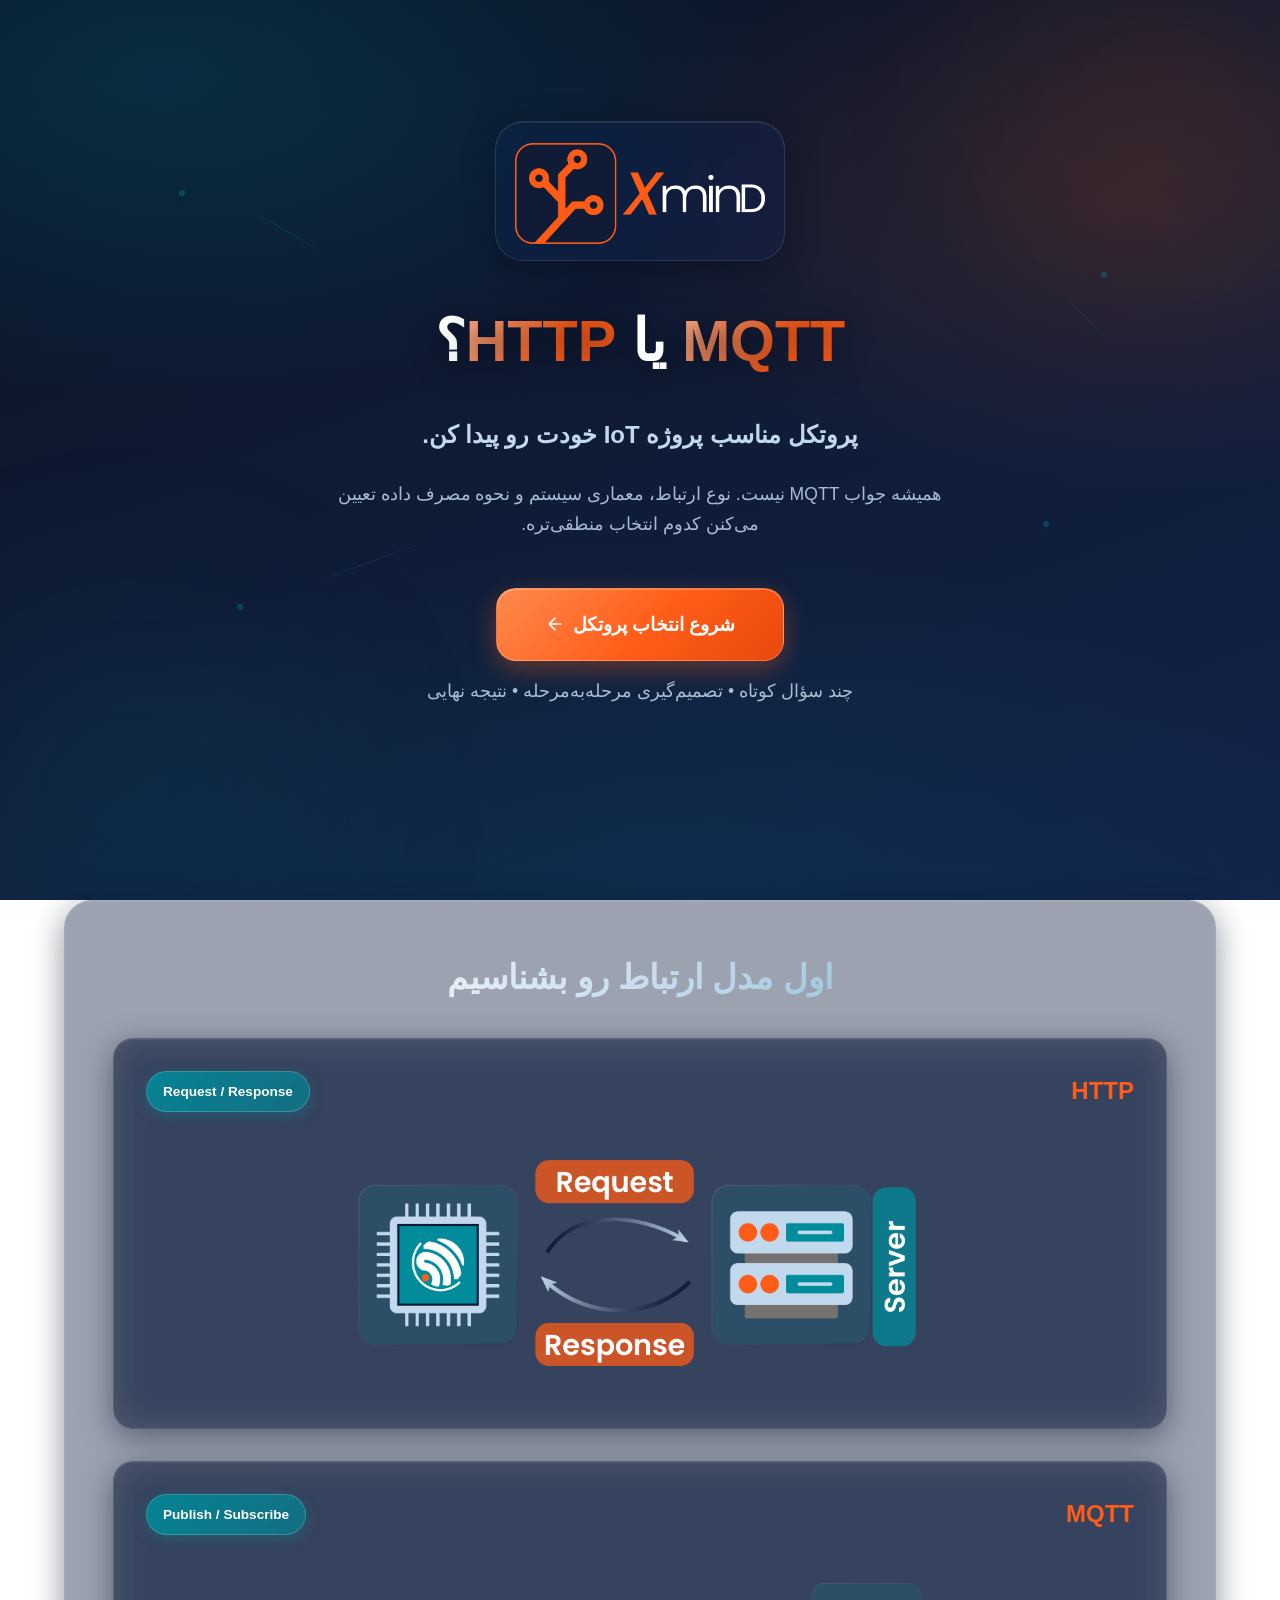
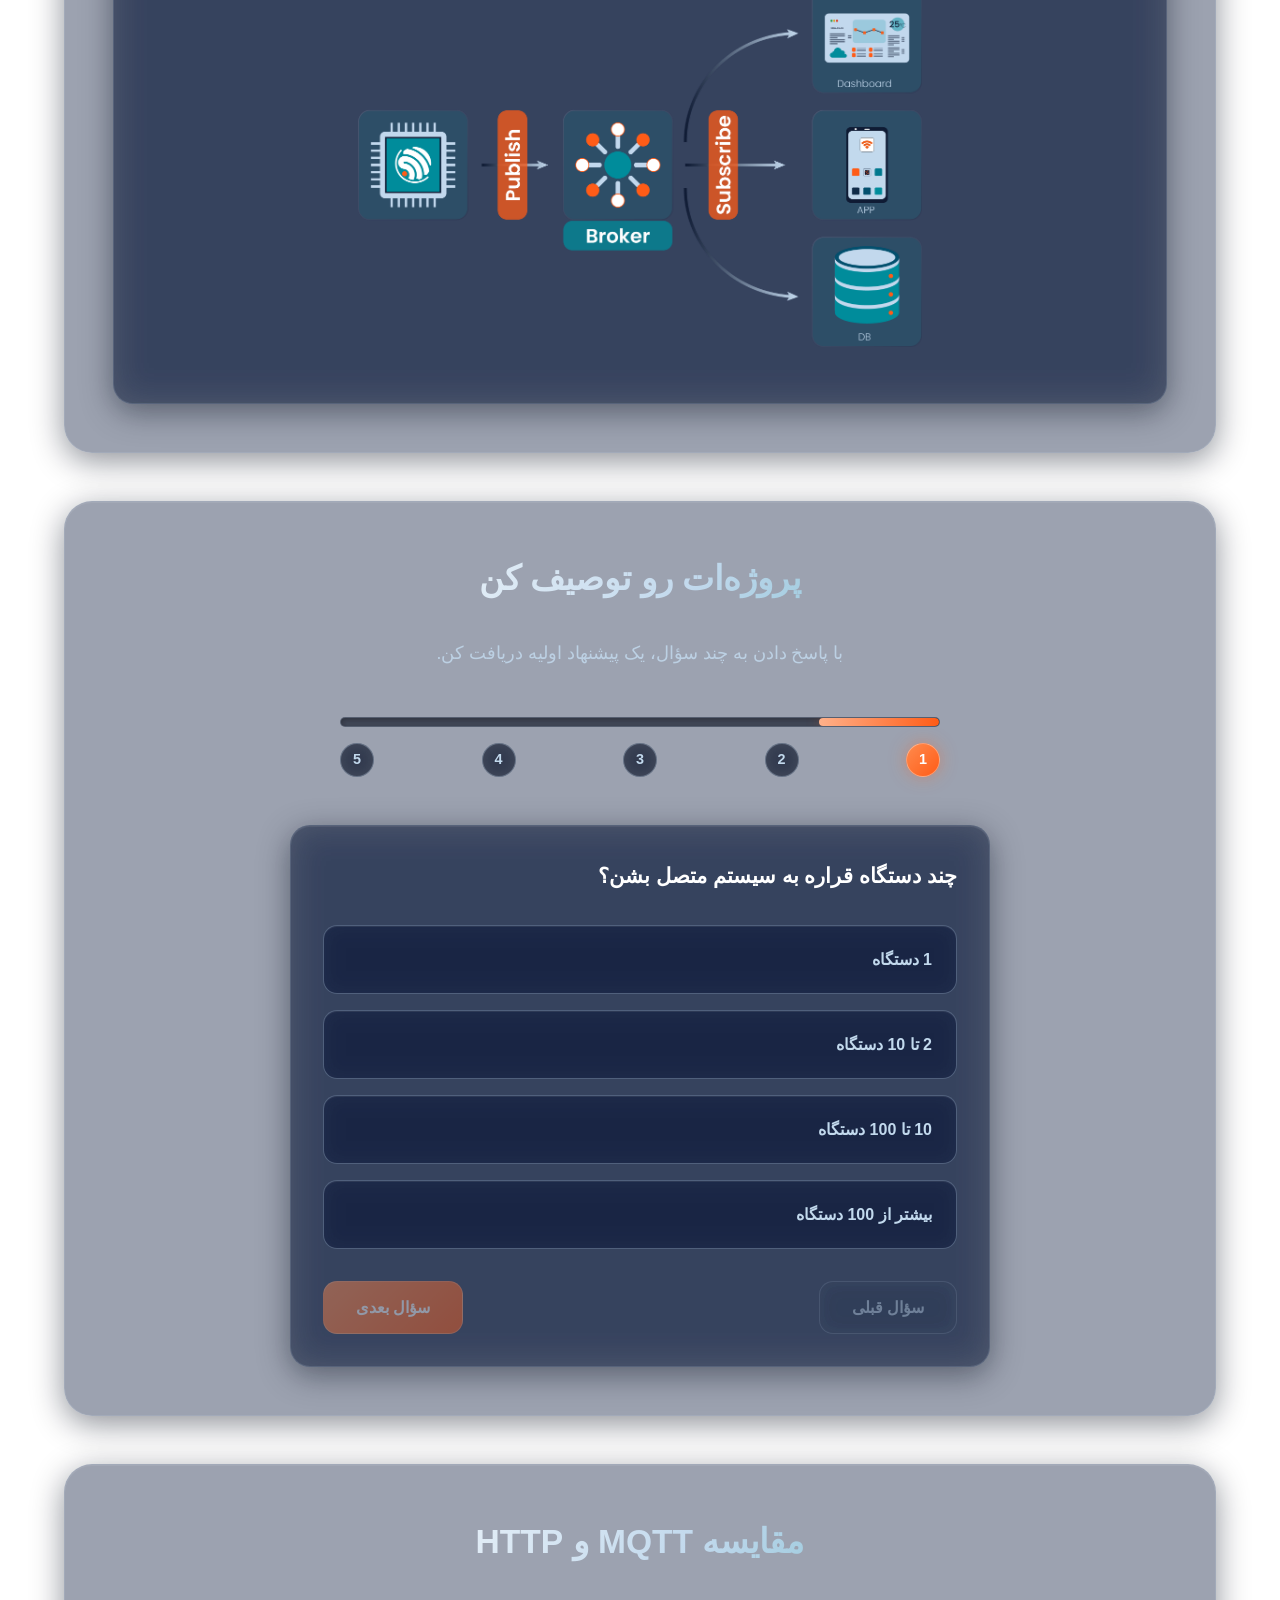
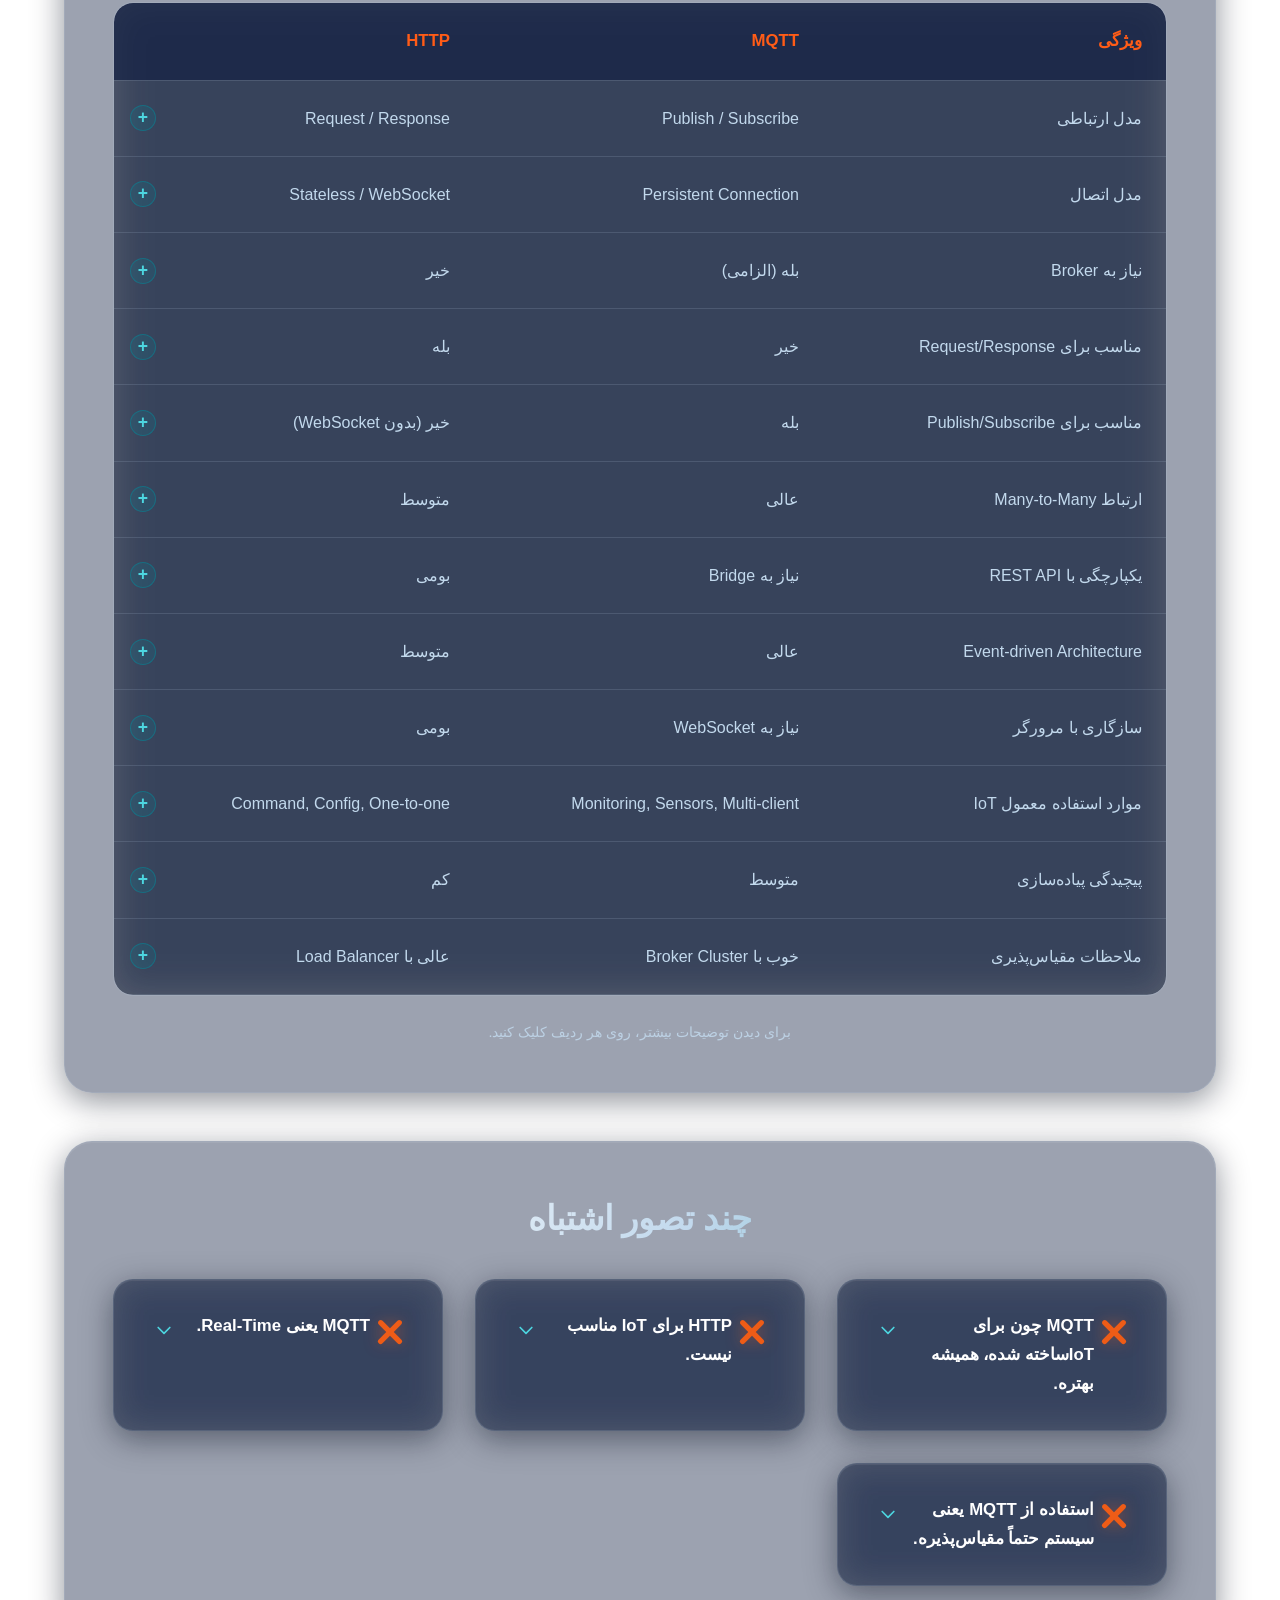
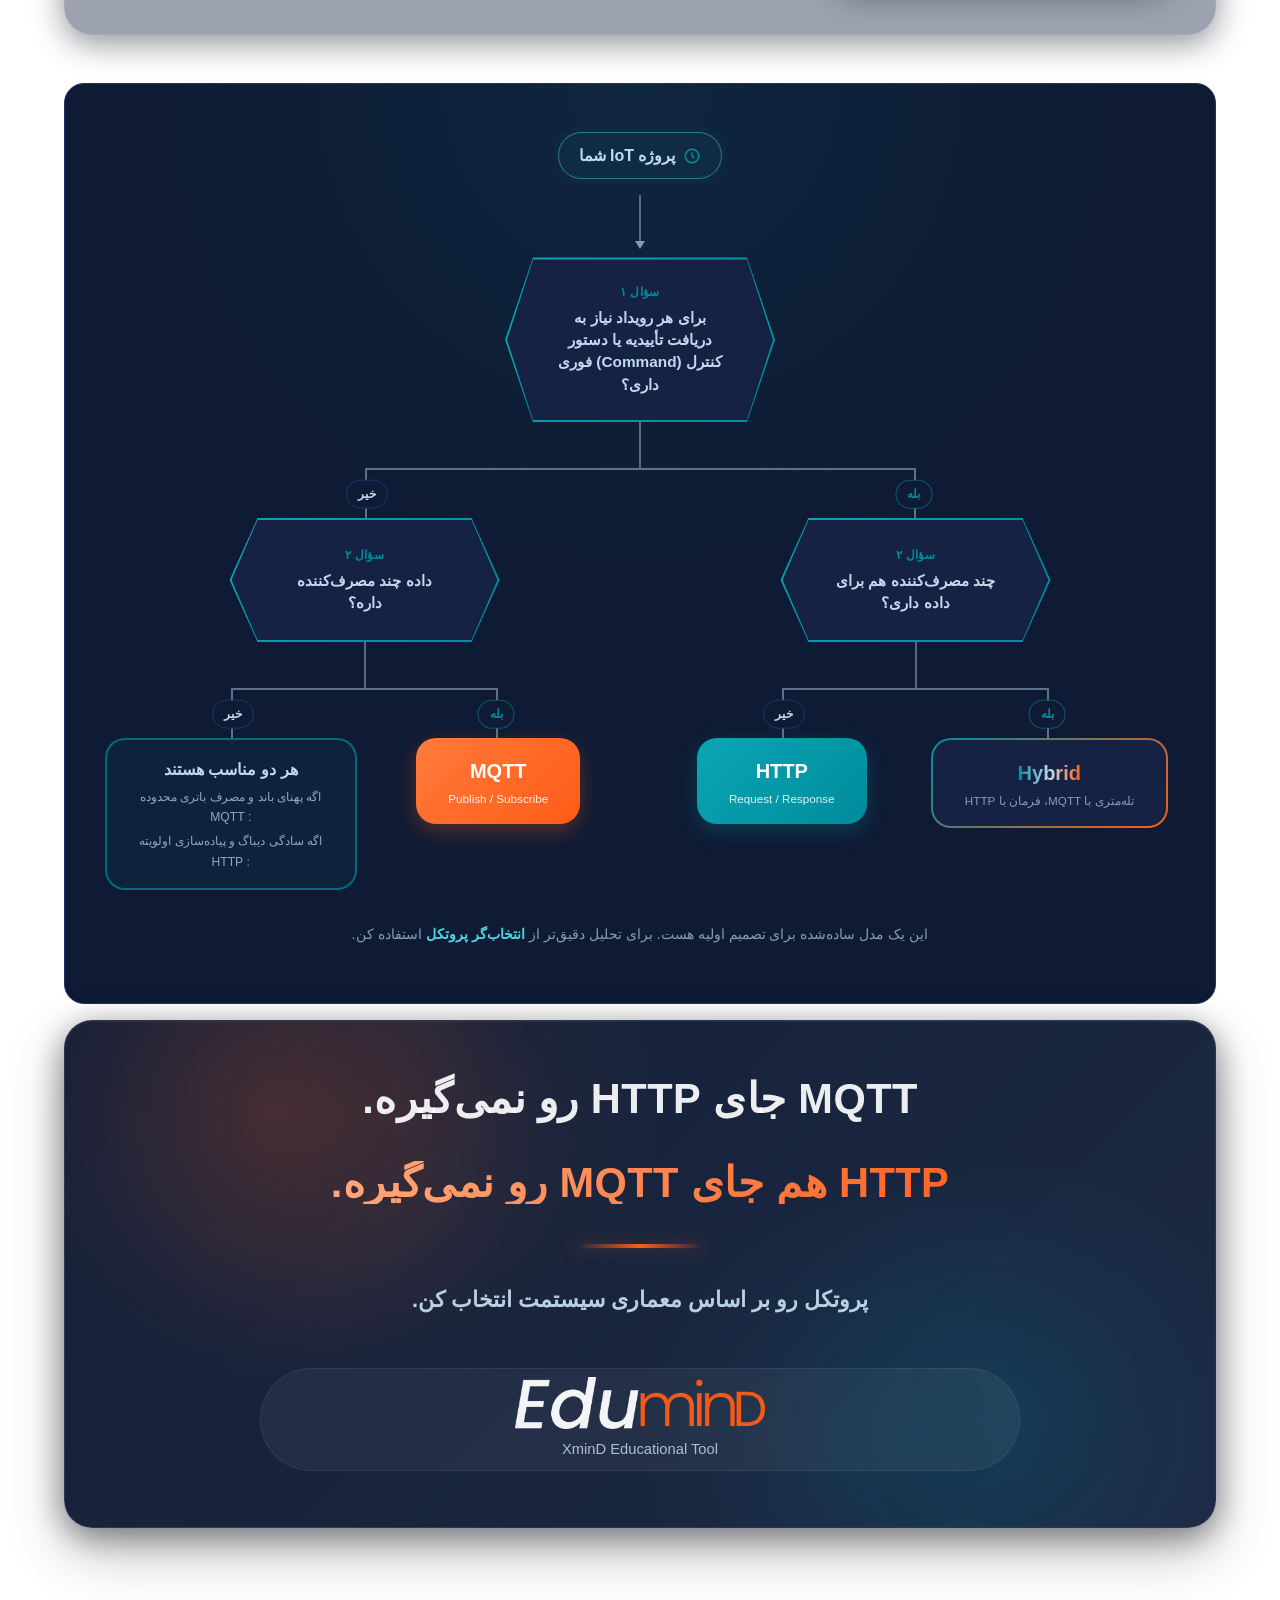
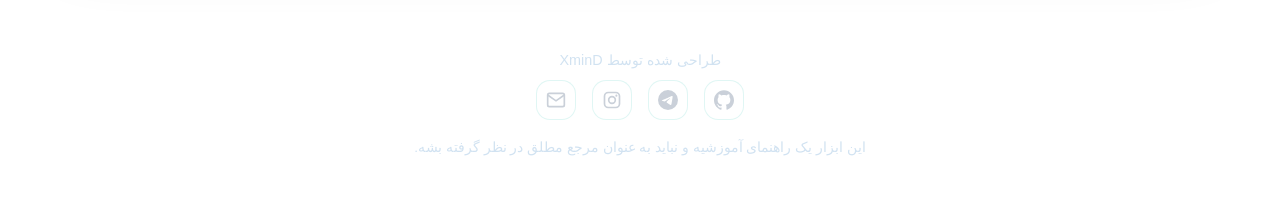
==== iot-protocol-selector/index.html @ 8212cf8d "Update index.html" ====
<!DOCTYPE html>
<html lang="fa" dir="rtl">
<head>
    <meta charset="UTF-8">
    <meta name="viewport" content="width=device-width, initial-scale=1.0">
    <meta name="description" content="XminD IoT Protocol Selector - راهنمای انتخاب پروتکل مناسب برای پروژه‌های IoT">
    <title>XminD IoT Protocol Selector | MQTT یا HTTP؟</title>
    
    <!-- Preconnect to font CDN for better performance -->
    <link rel="preconnect" href="https://cdn.jsdelivr.net">
    
    <!-- Stylesheet -->
    <link rel="stylesheet" href="style.css">
    <link rel="shortcut icon" href="../assets/favicon/favicon.ico" type="image/x-icon">
</head>
<body>
    <!-- Background Pattern -->
    <div class="bg-pattern" aria-hidden="true"></div>
    
    <!-- Main Container -->
    <main class="container">
        
        <!-- SECTION 1: HERO -->
        <section id="hero" class="section hero-section">
            <div class="hero-content">
                <div class="brand-badge">
                    <!-- <svg class="brand-icon" viewBox="0 0 24 24" fill="none" xmlns="http://www.w3.org/2000/svg" aria-hidden="true">
                        <path d="M12 2L2 7L12 12L22 7L12 2Z" stroke="currentColor" stroke-width="2" stroke-linecap="round" stroke-linejoin="round"/>
                        <path d="M2 17L12 22L22 17" stroke="currentColor" stroke-width="2" stroke-linecap="round" stroke-linejoin="round"/>
                        <path d="M2 12L12 17L22 12" stroke="currentColor" stroke-width="2" stroke-linecap="round" stroke-linejoin="round"/>
                    </svg> -->
                    <span><img src="../assets/logo/XminD_logo_dark.webp" alt="XminD light logo" width="250px"></span>
                </div>
                
                <h1 class="hero-title">
                    <span class="highlight">MQTT</span> یا <span class="highlight">HTTP</span>؟
                </h1>
                
                <p class="hero-subtitle">
                    پروتکل مناسب پروژه IoT خودت رو پیدا کن.
                </p>
                
                <p class="hero-description">
                    همیشه جواب MQTT نیست. نوع ارتباط، معماری سیستم و نحوه مصرف داده تعیین می‌کنن کدوم انتخاب منطقی‌تره.
                </p>
                
                <button id="startBtn" class="btn btn-primary btn-large" aria-label="شروع انتخاب پروتکل">
                    شروع انتخاب پروتکل
                    <svg class="btn-icon" viewBox="0 0 24 24" fill="none" xmlns="http://www.w3.org/2000/svg" aria-hidden="true">
                        <path d="M19 12H5M12 19L5 12L12 5" stroke="currentColor" stroke-width="2" stroke-linecap="round" stroke-linejoin="round"/>
                    </svg>
                </button>
                <p class="hero-description" style="margin-top: 1rem ;">چند سؤال کوتاه  •  تصمیم‌گیری مرحله‌به‌مرحله  •  نتیجه نهایی</p>
            </div>
            
            <!-- Decorative Network Visualization -->
            <div class="network-viz" aria-hidden="true">
                <div class="node node-1"></div>
                <div class="node node-2"></div>
                <div class="node node-3"></div>
                <div class="node node-4"></div>
                <div class="connection conn-1"></div>
                <div class="connection conn-2"></div>
                <div class="connection conn-3"></div>
            </div>
        </section>
        
        <!-- SECTION 2: UNDERSTAND THE DIFFERENCE -->
        <section id="understand" class="section understand-section">
            <h2 class="section-title">اول مدل ارتباط رو بشناسیم</h2>
            
            <div class="comparison-diagrams">
                <!-- HTTP Diagram -->
                <div class="diagram-card http-diagram">
                    <div class="diagram-header">
                        <h3>HTTP</h3>
                        <span class="diagram-tag">Request / Response</span>
                    </div>
                    
                    <div class="diagram-content">

                        <img src="../assets/pic/http_struct.png" alt="HTTP Structure" class="protected-image">
                    </div>
                    
                    <div class="diagram-tooltip" role="tooltip" aria-hidden="true">
                        <p>در HTTP، دستگاه درخواست می‌فرسته و منتظر پاسخ می‌مونه.</p>
                    </div>
                </div>
                
                <!-- MQTT Diagram -->
                <div class="diagram-card mqtt-diagram">
                    <div class="diagram-header">
                        <h3>MQTT</h3>
                        <span class="diagram-tag">Publish / Subscribe</span>
                    </div>
                    
                    <div class="diagram-content mqtt-layout">

<img src="../assets/pic/mqtt_struct.png" alt="MQTT Structure" class="protected-image">

                    </div>
                    
                    <div class="diagram-tooltip" role="tooltip" aria-hidden="true">
                        <p>در MQTT، داده با Publisher به Broker فرستاده می‌شه و Subscriberها دریافت می‌کنن.</p>
                    </div>
                </div>
            </div>
        </section>
        
        <!-- SECTION 3: INTERACTIVE PROTOCOL SELECTOR -->
        <section id="selector" class="section selector-section">
            <h2 class="section-title">پروژه‌ات رو توصیف کن</h2>
            <p class="section-subtitle">با پاسخ دادن به چند سؤال، یک پیشنهاد اولیه دریافت کن.</p>
            
            <!-- Progress Indicator -->
            <div class="progress-container">
                <div class="progress-bar">
                    <div class="progress-fill" style="width: 0%"></div>
                </div>
                <div class="progress-steps">
                    <span class="step active" data-step="1">1</span>
                    <span class="step" data-step="2">2</span>
                    <span class="step" data-step="3">3</span>
                    <span class="step" data-step="4">4</span>
                    <span class="step" data-step="5">5</span>
                </div>
            </div>
            
            <!-- Questionnaire Container -->
            <div id="questionnaire" class="questionnaire-container">
                <!-- Questions will be injected by JavaScript -->
            </div>
            
            <!-- Result Card (Hidden Initially) -->
            <div id="resultCard" class="result-card hidden" aria-live="polite">
                <div class="result-header">
                    <span class="result-label">پیشنهاد اولیه</span>
                    <h3 id="resultProtocol" class="result-protocol"></h3>
                    <div class="match-percentage">
                        <span id="matchPercent">0</span>% Match
                    </div>
                </div>
                
                <div class="result-body">
                    <div class="score-bars">
                        <div class="score-bar-container">
                            <div class="score-bar-label">
                                <span>MQTT</span>
                                <span id="mqttScoreValue">0%</span>
                            </div>
                            <div class="score-bar">
                                <div id="mqttScoreBar" class="score-bar-fill mqtt-bar" style="width: 0%"></div>
                            </div>
                        </div>
                        <div class="score-bar-container">
                            <div class="score-bar-label">
                                <span>HTTP</span>
                                <span id="httpScoreValue">0%</span>
                            </div>
                            <div class="score-bar">
                                <div id="httpScoreBar" class="score-bar-fill http-bar" style="width: 0%"></div>
                            </div>
                        </div>
                    </div>
                    
                    <div class="result-reasons">
                        <h4>چرا این انتخاب؟</h4>
                        <ul id="reasonsList">
                            <!-- Reasons will be injected by JavaScript -->
                        </ul>
                    </div>
                    
                    <div class="result-alternative">
                        <h4>اما...</h4>
                        <p id="alternativeText"></p>
                    </div>
                    
                    <div class="result-disclaimer">
                        <svg viewBox="0 0 24 24" fill="none" xmlns="http://www.w3.org/2000/svg" aria-hidden="true">
                            <circle cx="12" cy="12" r="10" stroke="currentColor" stroke-width="2"/>
                            <path d="M12 16V12M12 8H12.01" stroke="currentColor" stroke-width="2" stroke-linecap="round"/>
                        </svg>
                        <p>این نتیجه یک Recommendation هست، نه یک قانون مطلق.</p>
                    </div>
                </div>
                
                <button id="restartBtn" class="btn btn-secondary" aria-label="شروع دوباره">
                    شروع دوباره
                </button>
            </div>
        </section>
        
        <!-- SECTION 4: COMPARISON TABLE -->
        <section id="comparison" class="section comparison-section">
            <h2 class="section-title">مقایسه MQTT و HTTP</h2>
            
            <div class="comparison-table-container">
                <table class="comparison-table">
                    <thead>
                        <tr>
                            <th>ویژگی</th>
                            <th>MQTT</th>
                            <th>HTTP</th>
                        </tr>
                    </thead>
                    <tbody>
                        <tr class="expandable-row" data-detail="MQTT از مدل Publish/Subscribe استفاده می‌کنه که برای ارتباطات چندطرفه ایده‌آله.">
                            <td>مدل ارتباطی</td>
                            <td>Publish / Subscribe</td>
                            <td>Request / Response</td>
                        </tr>
                        <tr class="expandable-row" data-detail="MQTT معمولاً از TCP با اتصال دائمی استفاده می‌کنه. HTTP می‌تونه Stateless باشه یا از WebSocket برای اتصال دائمی استفاده کنه.">
                            <td>مدل اتصال</td>
                            <td>Persistent Connection</td>
                            <td>Stateless / WebSocket</td>
                        </tr>
                        <tr class="expandable-row" data-detail="Broker در MQTT نقش واسط رو بازی می‌کنه و پیام‌ها رو بین Publisher و Subscriber مدیریت می‌کنه.">
                            <td>نیاز به Broker</td>
                            <td>بله (الزامی)</td>
                            <td>خیر</td>
                        </tr>
                        <tr class="expandable-row" data-detail="HTTP دراصل برای ارتباطات Request/Response طراحی شده. MQTT این مدل رو پشتیبانی نمی‌کنه.">
                            <td>مناسب برای Request/Response</td>
                            <td>خیر</td>
                            <td>بله</td>
                        </tr>
                        <tr class="expandable-row" data-detail="MQTT به طور طبیعی از Publish/Subscribe پشتیبانی می‌کنه که برای Event-driven architecture عالیه.">
                            <td>مناسب برای Publish/Subscribe</td>
                            <td>بله</td>
                            <td>خیر (بدون WebSocket)</td>
                        </tr>
                        <tr class="expandable-row" data-detail="MQTT به راحتی از ارتباطات Many-to-Many پشتیبانی می‌کنه. HTTP نیاز به پیاده‌سازی اضافی داره.">
                            <td>ارتباط Many-to-Many</td>
                            <td>عالی</td>
                            <td>متوسط</td>
                        </tr>
                        <tr class="expandable-row" data-detail="HTTP به طور بومی با REST APIها سازگاره. MQTT نیاز به Bridge یا Gateway داره.">
                            <td>یکپارچگی با REST API</td>
                            <td>نیاز به Bridge</td>
                            <td>بومی</td>
                        </tr>
                        <tr class="expandable-row" data-detail="MQTT به‌طور ذاتی Event-driven هست. HTTP نیاز به Polling یا WebSocket داره.">
                            <td>Event-driven Architecture</td>
                            <td>عالی</td>
                            <td>متوسط</td>
                        </tr>
                        <tr class="expandable-row" data-detail="HTTP به طور بومی توی تموم مرورگرها پشتیبانی می‌شه. MQTT نیاز به WebSocket Bridge داره.">
                            <td>سازگاری با مرورگر</td>
                            <td>نیاز به WebSocket</td>
                            <td>بومی</td>
                        </tr>
                        <tr class="expandable-row" data-detail="MQTT برای سناریوهای Real-time monitoring، Sensor networks، و Multi-client data distribution مناسبه. HTTP برای Command/Control، Configuration، و One-to-one communication بهتر عمل می‌کنه.">
                            <td>موارد استفاده معمول IoT</td>
                            <td>Monitoring, Sensors, Multi-client</td>
                            <td>Command, Config, One-to-one</td>
                        </tr>
                        <tr class="expandable-row" data-detail="MQTT نیاز به Broker داره که پیچیدگی زیرساخت رو افزایش می‌ده. HTTP ساده‌تره اما برای Real-time نیاز به WebSocket داره.">
                            <td>پیچیدگی پیاده‌سازی</td>
                            <td>متوسط</td>
                            <td>کم</td>
                        </tr>
                        <tr class="expandable-row" data-detail="MQTT با Broker مرکزی مقیاس‌پذیری خوبی داره. HTTP با Load Balancerها به خوبی مقیاس‌پذیر می‌شه.">
                            <td>ملاحظات مقیاس‌پذیری</td>
                            <td>خوب با Broker Cluster</td>
                            <td>عالی با Load Balancer</td>
                        </tr>
                    </tbody>
                </table>
            </div>
            
            <p class="table-note">برای دیدن توضیحات بیشتر، روی هر ردیف کلیک کنید.</p>
        </section>
        
        <!-- SECTION 5: COMMON MISCONCEPTIONS -->
        <section id="misconceptions" class="section misconceptions-section">
            <h2 class="section-title">چند تصور اشتباه</h2>
            
            <div class="misconceptions-grid">
                <article class="misconception-card expandable">
                    <div class="misconception-header">
                        <span class="misconception-icon"><img src="../assets/icon/multiply.svg" alt="wrong icom" width="40px"></span>
                        <h3>MQTT چون برای IoTساخته شده، همیشه بهتره.</h3>
                        <button class="expand-btn" aria-label="بسط توضیحات" aria-expanded="false">
                            <svg viewBox="0 0 24 24" fill="none" xmlns="http://www.w3.org/2000/svg">
                                <path d="M19 9L12 16L5 9" stroke="currentColor" stroke-width="2" stroke-linecap="round" stroke-linejoin="round"/>
                            </svg>
                        </button>
                    </div>
                    <div class="misconception-content">
                        <p><strong>چرا اشتباهه؟</strong></p>
                        <p class="text-justifier">انتخاب پروتکل باید بر اساس <strong>معماری سیستم</strong> باشه، نه صرفاً برچسب IoT. اگه پروژه شما نیاز به ارتباط Request/Response ساده داره، HTTP ممکنه انتخاب منطقی‌تری باشه. MQTT زمانی برتری داره که چندین مصرف‌کننده برای داده وجود داشته باشه یا نیاز به مدل Publish/Subscribe باشه.</p>
                    </div>
                </article>
                
                <article class="misconception-card expandable">
                    <div class="misconception-header">
                        <span class="misconception-icon"><img src="../assets/icon/multiply.svg" alt="wrong icom" width="40px"></span>
                        <h3>HTTP برای IoT مناسب نیست.</h3>
                        <button class="expand-btn" aria-label="بسط توضیحات" aria-expanded="false">
                            <svg viewBox="0 0 24 24" fill="none" xmlns="http://www.w3.org/2000/svg">
                                <path d="M19 9L12 16L5 9" stroke="currentColor" stroke-width="2" stroke-linecap="round" stroke-linejoin="round"/>
                            </svg>
                        </button>
                    </div>
                    <div class="misconception-content">
                        <p><strong>چرا اشتباهه؟</strong></p>
                        <p class="text-justifier">HTTP هنوز هم برای بسیاری از سناریوهای IoT مناسبه: ارسال داده‌های دوره‌ای، دریافت دستورات کنترل، پیکربندی دستگاه‌ها، و ارتباط با APIهای موجود. خیلی از دستگاه‌های IoT موفق از HTTP استفاده می‌کنن. مسئله اصلی <strong>تطابق پروتکل با نیازهای پروژه هست</strong>.</p>
                    </div>
                </article>
                
                <article class="misconception-card expandable">
                    <div class="misconception-header">
                        <span class="misconception-icon"><img src="../assets/icon/multiply.svg" alt="wrong icom" width="40px"></span>
                        <h3>MQTT یعنی Real-Time.</h3>
                        <button class="expand-btn" aria-label="بسط توضیحات" aria-expanded="false">
                            <svg viewBox="0 0 24 24" fill="none" xmlns="http://www.w3.org/2000/svg">
                                <path d="M19 9L12 16L5 9" stroke="currentColor" stroke-width="2" stroke-linecap="round" stroke-linejoin="round"/>
                            </svg>
                        </button>
                    </div>
                    <div class="misconception-content">
                        <p><strong>چرا اشتباهه؟</strong></p>
                        <p class="text-justifier">MQTT می‌تونه Latency کم ارائه بده، اما Real-Time بودن به عوامل زیادی بستگی داره: کیفیت شبکه، پیکربندی Broker، QoS level، و بار سرور. HTTP با WebSocket هم می‌تونه ارتباط Near Real-Time فراهم کنه. Real-Time بودن فقط به پروتکل بستگی نداره.</p>
                    </div>
                </article>
                
                <article class="misconception-card expandable">
                    <div class="misconception-header">
                        <span class="misconception-icon"><img src="../assets/icon/multiply.svg" alt="wrong icom" width="40px"></span>
                        <h3>استفاده از MQTT یعنی سیستم حتماً مقیاس‌پذیره.</h3>
                        <button class="expand-btn" aria-label="بسط توضیحات" aria-expanded="false">
                            <svg viewBox="0 0 24 24" fill="none" xmlns="http://www.w3.org/2000/svg">
                                <path d="M19 9L12 16L5 9" stroke="currentColor" stroke-width="2" stroke-linecap="round" stroke-linejoin="round"/>
                            </svg>
                        </button>
                    </div>
                    <div class="misconception-content">
                        <p><strong>چرا اشتباهه؟</strong></p>
                        <p class="text-justifier">مقیاس‌پذیری به <strong>معماری کلی سیستم</strong> بستگی داره، نه فقط پروتکل. یک Broker MQTT نادرست پیکربندی شده می‌تونه به سرعت به گلوگاه تبدیل بشه. مقیاس‌پذیری نیازمند طراحی درست و مناسب زیرساخت، Load Balancing، و مدیریت منابعه.</p>
                    </div>
                </article>
            </div>
        </section>
        


<!-- ============================================
     SECTION 6: QUICK DECISION — FLOWCHART
     ============================================ -->

<div class="fc-scroll">

    <div class="flowchart"
         role="img"
         aria-label="فلوچارت تصمیم‌گیری سریع برای انتخاب بین HTTP و MQTT">

        <!-- شروع -->
        <div class="fc-node fc-start">
            <svg class="fc-icon"
                 viewBox="0 0 24 24"
                 fill="none"
                 stroke="currentColor"
                 stroke-width="2"
                 aria-hidden="true">
                <circle cx="12" cy="12" r="9"/>
                <path d="M12 7v5l3 3"/>
            </svg>

            <span>پروژه IoT شما</span>
        </div>


        <!-- مسیر عمودی اصلی -->
        <div class="fc-line-v" aria-hidden="true"></div>


        <!-- سؤال ۱ -->
        <div class="fc-decision">
            <div class="fc-decision-box">

                <span class="fc-node-title">
                    سؤال ۱
                </span>

                <span class="fc-node-text">
                   برای هر رویداد نیاز به دریافت تأییدیه یا دستور کنترل (Command) فوری داری؟
                </span>

            </div>
        </div>
 <div class="fc-line-a" aria-hidden="true"></div>

        <!-- انشعاب سؤال ۱ -->
        <div class="fc-split" aria-hidden="true">

            <span class="fc-chip fc-chip-yes">
                بله
            </span>

            <span class="fc-chip fc-chip-no">
                خیر
            </span>

        </div>


        <!-- دو شاخه اصلی -->
        <div class="fc-cols">

            <!-- =====================================
                 شاخه بله
                 ===================================== -->

            <div class="fc-col">

                <!-- سؤال ۲ -->
                <div class="fc-decision">

                    <div class="fc-decision-box">

                        <span class="fc-node-title">
                            سؤال ۲
                        </span>

                        <span class="fc-node-text">
                            چند مصرف‌کننده هم برای داده داری؟
                        </span>

                    </div>

                </div>
 <div class="fc-line-a" aria-hidden="true"></div>

                <!-- انشعاب -->
                <div class="fc-split" aria-hidden="true">

                    <span class="fc-chip fc-chip-yes">
                        بله
                    </span>

                    <span class="fc-chip fc-chip-no">
                        خیر
                    </span>

                </div>


                <!-- نتایج -->
                <div class="fc-cols">

                    <div class="fc-col">

                        <div class="fc-node fc-result fc-hybrid">

                            <strong>
                                Hybrid
                            </strong>

                            <small>
                                تله‌متری با MQTT،
                                فرمان با HTTP
                            </small>

                        </div>

                    </div>


                    <div class="fc-col">

                        <div class="fc-node fc-result fc-http">

                            <strong>
                                HTTP
                            </strong>

                            <small>
                                Request / Response
                            </small>

                        </div>

                    </div>

                </div>

            </div>


            <!-- =====================================
                 شاخه خیر
                 ===================================== -->

            <div class="fc-col">

                <!-- سؤال ۲ -->
                <div class="fc-decision">

                    <div class="fc-decision-box">

                        <span class="fc-node-title">
                            سؤال ۲
                        </span>

                        <span class="fc-node-text">
                            داده چند مصرف‌کننده داره؟
                        </span>

                    </div>

                </div>

 <div class="fc-line-a" aria-hidden="true"></div>
                <!-- انشعاب -->
                <div class="fc-split" aria-hidden="true">

                    <span class="fc-chip fc-chip-yes">
                        بله
                    </span>

                    <span class="fc-chip fc-chip-no">
                        خیر
                    </span>

                </div>


                <!-- نتایج -->
                <div class="fc-cols">

                    <div class="fc-col">

                        <div class="fc-node fc-result fc-mqtt">

                            <strong>
                                MQTT
                            </strong>

                            <small>
                                Publish / Subscribe
                            </small>

                        </div>

                    </div>


                    <div class="fc-col">

                        <div class="fc-node fc-final">

                            <strong>
                                هر دو مناسب هستند
                            </strong>

                            <!-- <small>
                                بسته به سایر نیازها
                            </small> -->
<small>اگه پهنای باند و مصرف باتری محدوده : MQTT </small>
<small> اگه سادگی دیباگ و پیاده‌سازی اولویته : HTTP</small>
                        </div>

                    </div>

                </div>

            </div>

        </div>

        <p class="flowchart-note">
    این یک مدل ساده‌شده برای تصمیم اولیه هست.
    برای تحلیل دقیق‌تر از
    <a href="#selector">
        انتخاب‌گر پروتکل
    </a>
    استفاده کن.
</p>

    </div>

</div>


<!-- توضیح فلوچارت -->



        
        <!-- SECTION 6: FINAL TAKEAWAY -->
        <section id="takeaway" class="section takeaway-section">
            <div class="takeaway-content">
                <h2 class="takeaway-title">
                    <span class="takeaway-line">MQTT جای HTTP رو نمی‌گیره.</span>
                    <span class="takeaway-line">HTTP هم جای MQTT رو نمی‌گیره.</span>
                </h2>
                
                <div class="takeaway-divider"></div>
                
                <p class="takeaway-message">
                    <strong>پروتکل رو بر اساس معماری سیستمت انتخاب کن.</strong>
                </p>
                
                <div class="brand-signature">
                    <!-- <svg class="brand-icon" viewBox="0 0 24 24" fill="none" xmlns="http://www.w3.org/2000/svg" aria-hidden="true">
                        <path d="M12 2L2 7L12 12L22 7L12 2Z" stroke="currentColor" stroke-width="2" stroke-linecap="round" stroke-linejoin="round"/>
                        <path d="M2 17L12 22L22 17" stroke="currentColor" stroke-width="2" stroke-linecap="round" stroke-linejoin="round"/>
                        <path d="M2 12L12 17L22 12" stroke="currentColor" stroke-width="2" stroke-linecap="round" stroke-linejoin="round"/>
                    </svg> -->
                    <img src="../assets/logo/eduMind_light.png" alt="EduminD Light Logo" width="250px">
                    <span>XminD Educational Tool</span>
                </div>
            </div>
        </section>
        
    </main>
    
    <!-- Footer -->
    <footer class="footer">
        <p>طراحی شده توسط XminD</p>

                    <div class="social-links">
                        <!-- <a href="https://linkedin.com/in/yourprofile" target="_blank" rel="noopener" aria-label="LinkedIn">
                            <svg viewBox="0 0 24 24" fill="currentColor"><path d="M19 0h-14c-2.761 0-5 2.239-5 5v14c0 2.761 2.239 5 5 5h14c2.762 0 5-2.239 5-5v-14c0-2.761-2.238-5-5-5zm-11 19h-3v-11h3v11zm-1.5-12.268c-.966 0-1.75-.79-1.75-1.764s.784-1.764 1.75-1.764 1.75.79 1.75 1.764-.783 1.764-1.75 1.764zm13.5 12.268h-3v-5.604c0-3.368-4-3.113-4 0v5.604h-3v-11h3v1.765c1.396-2.586 7-2.777 7 2.476v6.759z"/></svg>
                        </a> -->
                        <a href="https://github.com/X-Mind-World?utm_source=eduTools" target="_blank" rel="noopener" aria-label="GitHub">
                            <!-- <img src="../assets/images/github.webp" alt="" width="24px"> -->
                            <!-- <svg viewBox="0 0 24 24" fill="currentColor"><path d="M12 0c-6.626 0-12 5.373-12 12 0 5.302 3.438 9.8 8.207 11.387.599.111.793-.261.793-.577v-2.234c-3.338.726-4.033-1.416-4.033-1.416-.546-1.387-1.333-1.756-1.333-1.756-1.089-.745.083-.729.083-.729 1.205.084 1.839 1.237 1.839 1.237 1.07 1.834 2.807 1.304 3.492.997.107-.775.418-1.305.762-1.604-2.665-.305-5.467-1.334-5.467-1.334-.464-.341.054-1.014.054-1.014.647-.355 1.088-.355 1.088-.355.601.044 1.098.614 1.098.614.639 1.094 1.676.779 2.087.596.063-.463.249-.78.452-.959-1.606-.183-3.295-.803-3.295-.803-.268-.192.684-.202.684-.202 1.776.125 2.712 1.821 2.712 1.821.791 1.356 2.084.966 2.593.738.02-.579.309-.978.562-1.201-1.98-.225-4.061-.991-4.061-.991-.245-.176.581-.213.581-.213 2.21.198 3.356 2.263 3.356 2.263.974 1.668 2.558 1.187 3.181.902.099-.704.38-1.186.638-1.457-2.225-.253-4.564-1.112-4.564-1.112-.239-.175.538-.221.538-.221 2.498.178 3.606 2.569 3.606 2.569.705 1.204 2.073.857 2.587.613.081-.578.308-.977.561-1.201-2.002-.227-4.102-.992-4.102-.992-.237-.175.53-.221.53-.221 2.254.2 3.384 2.298 3.384 2.298.962 1.647 2.516 1.173 3.146.884.099-.703.379-1.185.637-1.456-2.219-.252-4.354-1.111-4.354-1.111-.236-.174.529-.22.529-.22 2.492.197 3.6 2.293 3.6 2.293.95 1.623 2.481 1.156 3.115.867.099-.703.378-1.184.636-1.455z"/></svg> -->
                            <svg viewBox="0 0 24 24" fill="currentColor"><path d="M12 .297c-6.63 0-12 5.373-12 12 0 5.303 3.438 9.8 8.205 11.385.6.113.82-.258.82-.577 0-.285-.01-1.04-.015-2.04-3.338.724-4.042-1.61-4.042-1.61C4.422 18.07 3.633 17.7 3.633 17.7c-1.087-.744.084-.729.084-.729 1.205.084 1.838 1.236 1.838 1.236 1.07 1.835 2.809 1.305 3.495.998.108-.776.417-1.305.76-1.605-2.665-.3-5.466-1.332-5.466-5.93 0-1.31.465-2.38 1.235-3.22-.135-.303-.54-1.523.105-3.176 0 0 1.005-.322 3.3 1.23.96-.267 1.98-.399 3-.405 1.02.006 2.04.138 3 .405 2.28-1.552 3.285-1.23 3.285-1.23.645 1.653.24 2.873.12 3.176.765.84 1.23 1.91 1.23 3.22 0 4.61-2.805 5.625-5.475 5.92.42.36.81 1.096.81 2.22 0 1.606-.015 2.896-.015 3.286 0 .315.21.69.825.57C20.565 22.092 24 17.592 24 12.297c0-6.627-5.373-12-12-12"/></svg>
                        </a>
                        <a href="https://t.me/x_mindworld?utm_source=eduTools" target="_blank" rel="noopener" aria-label="Telegram">
                            <svg viewBox="0 0 24 24" fill="currentColor"><path d="M11.944 0A12 12 0 0 0 0 12a12 12 0 0 0 12 12 12 12 0 0 0 12-12A12 12 0 0 0 12 0a12 12 0 0 0-.056 0zm4.962 7.224c.1-.002.321.023.465.14a.506.506 0 0 1 .171.325c.016.093.036.306.02.472-.18 1.898-.962 6.502-1.36 8.627-.168.9-.499 1.201-.82 1.23-.696.065-1.225-.46-1.9-.902-1.056-.693-1.653-1.124-2.678-1.8-1.185-.78-.417-1.21.258-1.91.177-.184 3.247-2.977 3.307-3.23.007-.032.014-.15-.056-.212s-.174-.041-.249-.024c-.106.024-1.793 1.14-5.061 3.345-.48.33-.913.49-1.302.48-.428-.008-1.252-.241-1.865-.44-.752-.245-1.349-.374-1.297-.789.027-.216.325-.437.893-.663 3.498-1.524 5.83-2.529 6.998-3.014 3.332-1.386 4.025-1.627 4.476-1.635z"/></svg>
                        </a>

                        <a href="https://instagram.com/x_mindworld?utm_source=eduTools" target="_blank" rel="noopener" aria-label="Instagram">
                            <svg viewBox="0 0 24 24" fill="currentColor">
                                <path d="M7.5 2h9A5.5 5.5 0 0 1 22 7.5v9a5.5 5.5 0 0 1-5.5 5.5h-9A5.5 5.5 0 0 1 2 16.5v-9A5.5 5.5 0 0 1 7.5 2zm0 2A3.5 3.5 0 0 0 4 7.5v9A3.5 3.5 0 0 0 7.5 20h9a3.5 3.5 0 0 0 3.5-3.5v-9A3.5 3.5 0 0 0 16.5 4h-9zm9.75 1.5a1.25 1.25 0 1 1 0 2.5 1.25 1.25 0 0 1 0-2.5zM12 7a5 5 0 1 1 0 10 5 5 0 0 1 0-10zm0 2a3 3 0 1 0 0 6 3 3 0 0 0 0-6z"/>
                            </svg>
                        </a>

                        <a href="mailto:education.xmindworld@gmail.com" aria-label="Email">
                            <svg viewBox="0 0 24 24" fill="none" stroke="currentColor" stroke-width="2"><path d="M4 4h16c1.1 0 2 .9 2 2v12c0 1.1-.9 2-2 2H4c-1.1 0-2-.9-2-2V6c0-1.1.9-2 2-2z"/><polyline points="22,6 12,13 2,6"/></svg>
                        </a>
                    </div>
        <p class="footer-note">این ابزار یک راهنمای آموزشیه و نباید به عنوان مرجع مطلق در نظر گرفته بشه.</p>
    </footer>
    
    <!-- JavaScript -->
    <script src="script.js"></script>
</body>
</html>
---- iot-protocol-selector/style.css ----
/* ============================================================
   XminD IoT Protocol Selector — Glassmorphism Redesign v2
   Brand: XminD / eduminD | RTL | Colors preserved
   ============================================================ */

/* ---------- Design Tokens ---------- */
:root {
    /* Brand colors (preserved) */
    --xmind-primary: #0F1B34;
    --xmind-orange: #FF5C17;
    --xmind-light-blue: #C2D9ED;
    --xmind-blue: #0C586C;
    --xmind-teal: #008C9B;
    --xmind-dark: #0a1224;
    --xmind-card-bg: #152244;
    --xmind-border: #1f3366;
    --text-secondary: #B8C1CC;
    --orange-hover: #FF9E44;
    --tech-teal: #2EC4B6;
    --teal-hover: #38D9C5;
    --fc-line: rgba(194, 217, 237, 0.45);

    /* Glass tokens */
    --glass-bg: rgba(21, 34, 68, 0.42);
    --glass-bg-strong: rgba(21, 34, 68, 0.66);
    --glass-bg-soft: rgba(15, 27, 52, 0.5);
    --glass-border: rgba(194, 217, 237, 0.14);
    --glass-border-strong: rgba(194, 217, 237, 0.3);
    --glass-highlight: rgba(255, 255, 255, 0.07);
    --blur-md: blur(18px) saturate(150%);
    --blur-lg: blur(26px) saturate(160%);

    /* Glow */
    --glow-orange: rgba(255, 92, 23, 0.35);
    --glow-teal: rgba(0, 140, 155, 0.35);

    /* Shadows */
    --shadow-soft: 0 8px 32px rgba(4, 10, 26, 0.45);
    --shadow-lift: 0 18px 48px rgba(4, 10, 26, 0.55);

    /* Typography */
    --font-family: 'Vazirmatn', 'Tahoma', 'Segoe UI', sans-serif;

    /* Spacing */
    --spacing-xs: 0.5rem;
    --spacing-sm: 1rem;
    --spacing-md: 1.5rem;
    --spacing-lg: 2rem;
    --spacing-xl: 3rem;

    /* Radius (rounder = more modern) */
    --radius-sm: 8px;
    --radius-md: 14px;
    --radius-lg: 20px;
    --radius-xl: 28px;

    /* Transitions */
    --transition-fast: 0.2s ease;
    --transition-normal: 0.3s ease;
    --transition-slow: 0.5s ease;
}

/* ---------- Reset & Base ---------- */
*, *::before, *::after {
    box-sizing: border-box;
    margin: 0;
    padding: 0;
}

html {
    scroll-behavior: smooth;
}

body {
    font-family: var(--font-family);
    color: var(--xmind-light-blue);
    line-height: 1.7;
    overflow-x: hidden;
    min-height: 100vh;
    background:
        radial-gradient(ellipse 80% 60% at 12% 8%, rgba(0, 140, 155, 0.22), transparent 60%),
        radial-gradient(ellipse 70% 55% at 88% 22%, rgba(255, 92, 23, 0.14), transparent 60%),
        radial-gradient(ellipse 90% 70% at 50% 105%, rgba(0, 140, 155, 0.13), transparent 65%),
        linear-gradient(160deg, var(--xmind-dark) 0%, var(--xmind-primary) 45%, #12234a 100%);
    background-attachment: fixed;
}

::selection {
    background-color: var(--xmind-orange);
    color: #fff;
}

/* ---------- Ambient Floating Orbs ---------- */
.bg-pattern {
    position: fixed;
    inset: 0;
    pointer-events: none;
    z-index: 0;
    overflow: hidden;
}

.bg-pattern::before,
.bg-pattern::after {
    content: "";
    position: absolute;
    border-radius: 50%;
    filter: blur(90px);
    opacity: 0.5;
    animation: floatOrb 20s ease-in-out infinite alternate;
}

.bg-pattern::before {
    width: 480px;
    height: 480px;
    background: radial-gradient(circle, rgba(255, 92, 23, 0.22), transparent 70%);
    top: -140px;
    right: -120px;
}

.bg-pattern::after {
    width: 560px;
    height: 560px;
    background: radial-gradient(circle, rgba(0, 140, 155, 0.26), transparent 70%);
    bottom: -180px;
    left: -150px;
    animation-delay: -10s;
}

@keyframes floatOrb {
    from { transform: translate3d(0, 0, 0) scale(1); }
    to   { transform: translate3d(45px, 35px, 0) scale(1.12); }
}

/* ---------- Layout ---------- */
.container {
    max-width: 1200px;
    margin: 0 auto;
    padding: var(--spacing-md);
    position: relative;
    z-index: 1;
}

.section {
    padding: var(--spacing-xl) 0;
    margin-bottom: var(--spacing-xl);
    scroll-margin-top: var(--spacing-md);
}

.section-title {
    font-size: 2.1rem;
    font-weight: 800;
    text-align: center;
    margin-bottom: var(--spacing-lg);
    background: linear-gradient(120deg, #ffffff 15%, var(--xmind-light-blue) 55%, var(--xmind-teal) 130%);
    -webkit-background-clip: text;
    background-clip: text;
    -webkit-text-fill-color: transparent;
}

.section-subtitle {
    text-align: center;
    color: var(--xmind-light-blue);
    opacity: 0.85;
    margin-bottom: var(--spacing-xl);
    font-size: 1.1rem;
}

/* ---------- Buttons ---------- */
.btn {
    display: inline-flex;
    align-items: center;
    justify-content: center;
    gap: var(--spacing-xs);
    padding: var(--spacing-sm) var(--spacing-lg);
    border-radius: var(--radius-md);
    font-family: var(--font-family);
    font-size: 1rem;
    font-weight: 700;
    cursor: pointer;
    transition: all var(--transition-normal);
    text-decoration: none;
}

.btn-primary {
    background: linear-gradient(135deg, #ff8a4d 0%, var(--xmind-orange) 55%, #e8490c 100%);
    color: #fff;
    border: 1px solid rgba(255, 255, 255, 0.22);
    box-shadow: 0 8px 24px var(--glow-orange), inset 0 1px 0 rgba(255, 255, 255, 0.28);
}

.btn-primary:hover {
    transform: translateY(-3px);
    box-shadow: 0 14px 36px rgba(255, 92, 23, 0.5), inset 0 1px 0 rgba(255, 255, 255, 0.28);
}

.btn-secondary {
    background: rgba(194, 217, 237, 0.08);
    -webkit-backdrop-filter: blur(12px);
    backdrop-filter: blur(12px);
    color: var(--xmind-light-blue);
    border: 1px solid var(--glass-border-strong);
    box-shadow: inset 0 1px 0 var(--glass-highlight);
}

.btn-secondary:hover {
    background: rgba(194, 217, 237, 0.18);
    border-color: var(--xmind-light-blue);
    transform: translateY(-2px);
}

.btn-large {
    padding: var(--spacing-md) var(--spacing-xl);
    font-size: 1.2rem;
    border-radius: var(--radius-lg);
}

.btn-icon {
    width: 20px;
    height: 20px;
}

/* ============================================================
   SECTION 1: HERO
   ============================================================ */
.hero-section {
    min-height: 92vh;
    display: flex;
    align-items: center;
    justify-content: center;
    position: relative;
    text-align: center;
}

.hero-content {
    max-width: 820px;
    z-index: 2;
    padding: var(--spacing-lg);
}

.brand-badge {
    display: inline-flex;
    align-items: center;
    gap: var(--spacing-xs);
    background: var(--glass-bg);
    -webkit-backdrop-filter: var(--blur-md);
    backdrop-filter: var(--blur-md);
    padding: 1.3rem 1.2rem 0.5rem 1.2rem;
    border-radius: var(--radius-xl);
    margin-bottom: var(--spacing-lg);
    border: 1px solid var(--glass-border);
    box-shadow: var(--shadow-soft), inset 0 1px 0 var(--glass-highlight);
}

.brand-icon {
    width: 24px;
    height: 24px;
    color: var(--xmind-orange);
    filter: drop-shadow(0 0 6px var(--glow-orange));
}

.hero-title {
    font-size: 3.6rem;
    font-weight: 900;
    margin-bottom: var(--spacing-md);
    color: #ffffff;
    text-shadow: 0 4px 30px rgba(4, 10, 26, 0.6);
}

.hero-title::after{
    content: " ";
    filter: drop-shadow(0 0 8px rgba(255, 92, 23, 0.4));
    position: relative;
}

.hero-title .highlight {
    background: linear-gradient(120deg, #ffb18a, var(--xmind-orange) 60%);
    -webkit-background-clip: text;
    background-clip: text;
    -webkit-text-fill-color: transparent;
   
}

.hero-subtitle {
    font-size: 1.5rem;
    color: var(--xmind-light-blue);
    margin-bottom: var(--spacing-md);
    font-weight: 600;
}

/* FIX (QC #8): opacity 0.7 → 0.85 for better contrast */
.hero-description {
    font-size: 1.1rem;
    color: var(--xmind-light-blue);
    opacity: 0.85;
    margin-bottom: var(--spacing-xl);
    max-width: 620px;
    margin-left: auto;
    margin-right: auto;
}

/* Network Visualization */
.network-viz {
    position: absolute;
    inset: 0;
    pointer-events: none;
    overflow: hidden;
}

.node {
    position: absolute;
    width: 6px;
    height: 6px;
    background-color: var(--xmind-teal);
    border-radius: 50%;
    opacity: 0.35;
    box-shadow: 0 0 14px var(--glow-teal);
    animation: pulse 3s infinite;
}

.node-1 { top: 20%; left: 10%; animation-delay: 0s; }
.node-2 { top: 60%; left: 85%; animation-delay: 0.5s; }
.node-3 { top: 30%; left: 90%; animation-delay: 1s; }
.node-4 { top: 70%; left: 15%; animation-delay: 1.5s; }

.connection {
    position: absolute;
    height: 1px;
    background: linear-gradient(90deg, transparent, var(--xmind-teal), transparent);
    opacity: 0.25;
}

.conn-1 { top: 25%; left: 15%; width: 100px; transform: rotate(30deg); }
.conn-2 { top: 65%; left: 20%; width: 150px; transform: rotate(-20deg); }
.conn-3 { top: 35%; left: 85%; width: 80px; transform: rotate(45deg); }

@keyframes pulse {
    0%, 100% { opacity: 0.35; transform: scale(1); }
    50%      { opacity: 0.7;  transform: scale(1.25); }
}

/* ============================================================
   SECTION 2: UNDERSTAND THE DIFFERENCE
   ============================================================ */
.understand-section {
    background: var(--glass-bg);
    -webkit-backdrop-filter: var(--blur-lg);
    backdrop-filter: var(--blur-lg);
    border-radius: var(--radius-xl);
    padding: var(--spacing-xl);
    border: 1px solid var(--glass-border);
    box-shadow: var(--shadow-soft), inset 0 1px 0 var(--glass-highlight);
}

.comparison-diagrams {
    display: grid;
    grid-template-columns: 1fr;
    gap: var(--spacing-lg);
    margin-top: var(--spacing-lg);
}

.diagram-card {
    background: var(--glass-bg-soft);
    -webkit-backdrop-filter: var(--blur-md);
    backdrop-filter: var(--blur-md);
    border-radius: var(--radius-lg);
    padding: var(--spacing-lg);
    border: 1px solid var(--glass-border);
    box-shadow: var(--shadow-soft), inset 0 1px 0 var(--glass-highlight);
    transition: all var(--transition-normal);
    position: relative;
    overflow: hidden;
}

.diagram-card:hover {
    border-color: rgba(0, 140, 155, 0.5);
    transform: translateY(-6px);
    box-shadow: var(--shadow-lift), 0 0 30px rgba(0, 140, 155, 0.12);
}

.diagram-header {
    display: flex;
    justify-content: space-between;
    align-items: center;
    margin-bottom: var(--spacing-md);
}

.diagram-header h3 {
    color: var(--xmind-orange);
    font-size: 1.5rem;
    font-weight: 800;
}

.diagram-tag {
    background: linear-gradient(135deg, rgba(0, 140, 155, 0.9), rgba(0, 140, 155, 0.6));
    color: #fff;
    padding: var(--spacing-xs) var(--spacing-sm);
    border-radius: var(--radius-xl);
    font-size: 0.85rem;
    font-weight: 700;
    border: 1px solid rgba(255, 255, 255, 0.18);
    box-shadow: 0 4px 14px var(--glow-teal);
}

.diagram-content {
    display: flex;
    flex-direction: column;
    align-items: center;
    gap: var(--spacing-sm);
    padding: var(--spacing-md);
    overflow: hidden;
}



.diagram-node {
    display: flex;
    flex-direction: column;
    align-items: center;
    gap: var(--spacing-xs);
    padding: var(--spacing-sm);
    background: rgba(21, 34, 68, 0.6);
    border-radius: var(--radius-md);
    border: 1px solid var(--glass-border);
    min-width: 104px;
    transition: all var(--transition-fast);
    box-shadow: inset 0 1px 0 var(--glass-highlight);
}

.diagram-node:hover {
    border-color: rgba(255, 92, 23, 0.6);
    background: rgba(255, 92, 23, 0.1);
    box-shadow: 0 0 18px rgba(255, 92, 23, 0.18);
}

.diagram-node svg {
    width: 40px;
    height: 40px;
    color: var(--xmind-light-blue);
}

.diagram-node span {
    font-size: 0.9rem;
    color: var(--xmind-light-blue);
}

.diagram-arrow {
    display: flex;
    flex-direction: column;
    align-items: center;
    color: var(--xmind-teal);
    filter: drop-shadow(0 0 6px var(--glow-teal));
}

.diagram-arrow svg {
    width: 24px;
    height: 24px;
}

.arrow-label {
    font-size: 0.8rem;
    color: var(--xmind-light-blue);
    opacity: 0.85;
    margin-bottom: var(--spacing-xs);
}

.diagram-arrow.reverse svg {
    transform: scaleY(-1);
}


/* MQTT Layout */
.mqtt-layout { gap: var(--spacing-md); }

.mqtt-publisher,
.mqtt-broker,
.mqtt-subscribers {
    display: flex;
    flex-direction: column;
    align-items: center;
}

.subscribers-row {
    display: flex;
    gap: var(--spacing-sm);
    flex-wrap: wrap;
    justify-content: center;
}

.arrow-down svg {
    width: 24px;
    height: 24px;
    color: var(--xmind-teal);
    margin: var(--spacing-xs) 0;
}

/* Tooltip (glass slide-up) */
.diagram-tooltip {
    position: absolute;
    bottom: 0;
    left: 0;
    right: 0;
    background: rgba(10, 18, 36, 0.88);
    -webkit-backdrop-filter: blur(14px);
    backdrop-filter: blur(14px);
    padding: var(--spacing-sm);
    border-top: 1px solid var(--glass-border-strong);
    transform: translateY(100%);
    transition: transform var(--transition-normal);
}

.diagram-card:hover .diagram-tooltip {
    transform: translateY(0);
}

.diagram-tooltip p {
    font-size: 0.85rem;
    color: var(--xmind-light-blue);
    text-align: center;
}

/* ============================================================
   SECTION 3: PROTOCOL SELECTOR
   ============================================================ */
.selector-section {
    background: var(--glass-bg);
    -webkit-backdrop-filter: var(--blur-lg);
    backdrop-filter: var(--blur-lg);
    border-radius: var(--radius-xl);
    padding: var(--spacing-xl);
    border: 1px solid var(--glass-border);
    box-shadow: var(--shadow-soft), inset 0 1px 0 var(--glass-highlight);
}

.progress-container {
    max-width: 600px;
    margin: 0 auto var(--spacing-xl);
}

.progress-bar {
    height: 10px;
    background: rgba(10, 18, 36, 0.6);
    border-radius: var(--radius-sm);
    border: 1px solid var(--glass-border);
    overflow: hidden;
    margin-bottom: var(--spacing-sm);
    box-shadow: inset 0 2px 6px rgba(0, 0, 0, 0.35);
}

.progress-fill {
    height: 100%;
    background: linear-gradient(90deg, #ffb18a, var(--xmind-orange));
    box-shadow: 0 0 14px var(--glow-orange);
    border-radius: var(--radius-sm);
    transition: width var(--transition-normal);
}

.progress-steps {
    display: flex;
    justify-content: space-between;
    gap: var(--spacing-xs);
}

.step {
    width: 34px;
    height: 34px;
    border-radius: 50%;
    background: rgba(10, 18, 36, 0.55);
    -webkit-backdrop-filter: blur(8px);
    backdrop-filter: blur(8px);
    border: 1px solid var(--glass-border-strong);
    display: flex;
    align-items: center;
    justify-content: center;
    font-size: 0.9rem;
    font-weight: 700;
    color: var(--xmind-light-blue);
    transition: all var(--transition-fast);
}

.step.active {
    background: linear-gradient(135deg, #ff8a4d, var(--xmind-orange));
    border-color: rgba(255, 255, 255, 0.35);
    color: #fff;
    box-shadow: 0 0 18px var(--glow-orange);
}

.step.completed {
    background: linear-gradient(135deg, #00aab8, var(--xmind-teal));
    border-color: rgba(255, 255, 255, 0.25);
    color: #fff;
    box-shadow: 0 0 14px var(--glow-teal);
}

.questionnaire-container {
    max-width: 700px;
    margin: 0 auto;
}

.question-card {
    background: var(--glass-bg-soft);
    -webkit-backdrop-filter: var(--blur-md);
    backdrop-filter: var(--blur-md);
    border-radius: var(--radius-lg);
    padding: var(--spacing-lg);
    border: 1px solid var(--glass-border);
    box-shadow: var(--shadow-soft), inset 0 1px 0 var(--glass-highlight);
    animation: fadeIn var(--transition-normal);
}

@keyframes fadeIn {
    from { opacity: 0; transform: translateY(20px); }
    to   { opacity: 1; transform: translateY(0); }
}

.question-text {
    font-size: 1.3rem;
    color: #ffffff;
    margin-bottom: var(--spacing-lg);
    font-weight: 700;
}

.options-grid {
    display: grid;
    gap: var(--spacing-sm);
}

.option-btn {
    background: rgba(21, 34, 68, 0.55);
    -webkit-backdrop-filter: blur(10px);
    backdrop-filter: blur(10px);
    border: 1px solid var(--glass-border-strong);
    border-radius: var(--radius-md);
    padding: var(--spacing-md);
    color: var(--xmind-light-blue);
    font-family: var(--font-family);
    font-size: 1rem;
    font-weight: 600;
    cursor: pointer;
    transition: all var(--transition-fast);
    text-align: right;
    box-shadow: inset 0 1px 0 var(--glass-highlight);
}

.option-btn:hover {
    border-color: rgba(0, 140, 155, 0.65);
    background: rgba(0, 140, 155, 0.14);
    transform: translateX(-4px); /* subtle RTL nudge */
}

.option-btn.selected {
    border-color: var(--xmind-orange);
    background: rgba(255, 92, 23, 0.14);
    color: #ffb18a;
    box-shadow: 0 0 0 1px var(--xmind-orange), 0 8px 24px rgba(255, 92, 23, 0.22);
}

.navigation-buttons {
    display: flex;
    justify-content: space-between;
    gap: var(--spacing-md);
    margin-top: var(--spacing-lg);
}

.nav-btn {
    padding: var(--spacing-sm) var(--spacing-lg);
    border-radius: var(--radius-md);
    font-family: var(--font-family);
    font-size: 1rem;
    font-weight: 700;
    cursor: pointer;
    transition: all var(--transition-fast);
}

.nav-btn.prev {
    background: rgba(194, 217, 237, 0.07);
    -webkit-backdrop-filter: blur(10px);
    backdrop-filter: blur(10px);
    border: 1px solid var(--glass-border-strong);
    color: var(--xmind-light-blue);
}

.nav-btn.prev:hover {
    border-color: var(--xmind-light-blue);
    background: rgba(194, 217, 237, 0.15);
}

.nav-btn.next {
    background: linear-gradient(135deg, #ff8a4d, var(--xmind-orange));
    border: 1px solid rgba(255, 255, 255, 0.22);
    color: #fff;
    box-shadow: 0 6px 18px var(--glow-orange);
}

.nav-btn.next:hover {
    transform: translateY(-2px);
    box-shadow: 0 10px 26px rgba(255, 92, 23, 0.45);
}

.nav-btn:disabled {
    opacity: 0.45;
    cursor: not-allowed;
    box-shadow: none;
    transform: none;
}

/* Result Card — gradient glass border */
.result-card {
    background: var(--glass-bg-strong);
    -webkit-backdrop-filter: var(--blur-lg);
    backdrop-filter: var(--blur-lg);
    border-radius: var(--radius-lg);
    padding: var(--spacing-xl);
    max-width: 700px;
    margin: 0 auto;
    animation: slideUp var(--transition-slow);
    border: 2px solid transparent;
    background-clip: padding-box;
    box-shadow: var(--shadow-lift);
    position: relative;
}

/* Gradient border trick */
.result-card::before {
    content: "";
    position: absolute;
    inset: -2px;
    border-radius: calc(var(--radius-lg) + 2px);
    background: linear-gradient(135deg, var(--xmind-primary), var(--xmind-teal));
    z-index: -1;
}

@keyframes slideUp {
    from { opacity: 0; transform: translateY(40px); }
    to   { opacity: 1; transform: translateY(0); }
}

.result-card.hidden {
    display: none;
}

.result-header {
    text-align: center;
    margin-bottom: var(--spacing-lg);
}

.result-label {
    display: block;
    color: var(--xmind-light-blue);
    opacity: 0.85;
    font-size: 1rem;
    margin-bottom: var(--spacing-xs);
}

.result-protocol {
    font-size: 3rem;
    font-weight: 900;
    margin-bottom: var(--spacing-sm);
    background: linear-gradient(120deg, #ffb18a, var(--xmind-orange));
    -webkit-background-clip: text;
    background-clip: text;
    -webkit-text-fill-color: transparent;
}

.match-percentage {
    font-size: 1.5rem;
    color: #4dd6e0;
    font-weight: 800;
    text-shadow: 0 0 18px var(--glow-teal);
}

.score-bars {
    margin-bottom: var(--spacing-lg);
}

.score-bar-container {
    margin-bottom: var(--spacing-sm);
}

.score-bar-label {
    display: flex;
    justify-content: space-between;
    margin-bottom: var(--spacing-xs);
    color: var(--xmind-light-blue);
    font-weight: 700;
}

.score-bar {
    height: 14px;
    background: rgba(10, 18, 36, 0.6);
    border-radius: var(--radius-sm);
    border: 1px solid var(--glass-border);
    overflow: hidden;
    box-shadow: inset 0 2px 6px rgba(0, 0, 0, 0.35);
}

.score-bar-fill {
    height: 100%;
    border-radius: var(--radius-sm);
    transition: width var(--transition-slow);
}

.mqtt-bar {
    background: linear-gradient(90deg, #ffb18a, var(--xmind-orange));
    box-shadow: 0 0 14px var(--glow-orange);
}

.http-bar {
    background: linear-gradient(90deg, #4dd6e0, var(--xmind-teal));
    box-shadow: 0 0 14px var(--glow-teal);
}

.result-reasons {
    background: rgba(10, 18, 36, 0.45);
    border-radius: var(--radius-md);
    padding: var(--spacing-md);
    margin-bottom: var(--spacing-lg);
    border: 1px solid var(--glass-border);
}

.result-reasons h4,
.result-alternative h4 {
    color: #ffffff;
    margin-bottom: var(--spacing-sm);
    font-size: 1.1rem;
}

.result-reasons ul {
    list-style: none;
    padding-right: 0;
}

/* FIX (QC #10): marker now inside padding — no overflow risk */
.result-reasons li {
    position: relative;
    padding-right: 1.8rem;
    margin-bottom: var(--spacing-xs);
    color: var(--xmind-light-blue);
}

.result-reasons li::before {
    content: "✓";
    position: absolute;
    right: 0;
    top: 0;
    color: #4dd6e0;
    font-weight: bold;
}

.result-alternative {
    background: rgba(0, 140, 155, 0.12);
    border-radius: var(--radius-md);
    padding: var(--spacing-md);
    margin-bottom: var(--spacing-lg);
    border: 1px solid rgba(0, 140, 155, 0.45);
    box-shadow: 0 0 24px rgba(0, 140, 155, 0.08);
}

.result-alternative p {
    color: var(--xmind-light-blue);
    line-height: 1.9;
}

.result-disclaimer {
    display: flex;
    align-items: center;
    gap: var(--spacing-sm);
    background: rgba(10, 18, 36, 0.45);
    padding: var(--spacing-md);
    border-radius: var(--radius-md);
    border: 1px solid var(--glass-border);
    margin-bottom: var(--spacing-lg);
}

.result-disclaimer svg {
    width: 24px;
    height: 24px;
    color: var(--xmind-orange);
    flex-shrink: 0;
    filter: drop-shadow(0 0 8px var(--glow-orange));
}

.result-disclaimer p {
    color: var(--xmind-light-blue);
    opacity: 0.9;
    font-size: 0.95rem;
}

/* ============================================================
   SECTION 4: COMPARISON TABLE
   ============================================================ */
.comparison-section {
    background: var(--glass-bg);
    -webkit-backdrop-filter: var(--blur-lg);
    backdrop-filter: var(--blur-lg);
    border-radius: var(--radius-xl);
    padding: var(--spacing-xl);
    border: 1px solid var(--glass-border);
    box-shadow: var(--shadow-soft), inset 0 1px 0 var(--glass-highlight);
}

.comparison-table-container {
    overflow-x: auto;
    margin-bottom: var(--spacing-md);
    border-radius: var(--radius-lg);
    border: 1px solid var(--glass-border);
}

.comparison-table {
    width: 100%;
    border-collapse: collapse;
    background: rgba(10, 18, 36, 0.45);
    -webkit-backdrop-filter: var(--blur-md);
    backdrop-filter: var(--blur-md);
}

.comparison-table th,
.comparison-table td {
    padding: var(--spacing-md);
    text-align: right;
    border-bottom: 1px solid var(--glass-border);
}

.comparison-table th {
    background: rgba(21, 34, 68, 0.7);
    color: var(--xmind-orange);
    font-weight: 800;
    font-size: 1.05rem;
}

.comparison-table td {
    color: var(--xmind-light-blue);
}

.comparison-table tbody tr {
    transition: all var(--transition-fast);
    cursor: pointer;
}

.comparison-table tbody tr:hover {
    background: rgba(194, 217, 237, 0.06);
}

.comparison-table tbody tr.expanded {
    background: rgba(0, 140, 155, 0.12);
    box-shadow: inset 3px 0 0 var(--xmind-teal);
}

/* FIX (QC #2): the old tr::after never rendered.
   Indicator now lives inside the last cell — works everywhere. */
.expandable-row td:last-child {
    position: relative;
    padding-left: 2.6rem;
}

.expandable-row td:last-child::after {
    content: "+";
    position: absolute;
    left: var(--spacing-sm);
    top: 50%;
    transform: translateY(-50%);
    width: 26px;
    height: 26px;
    display: flex;
    align-items: center;
    justify-content: center;
    border-radius: 50%;
    background: rgba(0, 140, 155, 0.18);
    border: 1px solid rgba(0, 140, 155, 0.5);
    color: #4dd6e0;
    font-size: 1.1rem;
    font-weight: bold;
    transition: all var(--transition-fast);
}

.expandable-row.expanded td:last-child::after {
    content: "−";
    background: var(--xmind-teal);
    color: #fff;
    box-shadow: 0 0 14px var(--glow-teal);
}

/* Rows injected by toggleTableRow() */
.detail-row {
    animation: fadeIn var(--transition-normal);
}

.detail-row td {
    background: rgba(0, 140, 155, 0.07) !important;
    color: var(--xmind-light-blue);
    line-height: 1.9;
    border-bottom: 1px solid var(--glass-border);
}

/* FIX (QC #8): better contrast than 0.7 */
.table-note {
    text-align: center;
    color: var(--xmind-light-blue);
    opacity: 0.85;
    font-size: 0.9rem;
}

/* ============================================================
   SECTION 5: MISCONCEPTIONS
   ============================================================ */
.misconceptions-section {
    background: var(--glass-bg);
    -webkit-backdrop-filter: var(--blur-lg);
    backdrop-filter: var(--blur-lg);
    border-radius: var(--radius-xl);
    padding: var(--spacing-xl);
    border: 1px solid var(--glass-border);
    box-shadow: var(--shadow-soft), inset 0 1px 0 var(--glass-highlight);
}

.misconceptions-grid {
    display: grid;
    grid-template-columns: repeat(auto-fit, minmax(300px, 1fr));
    gap: var(--spacing-lg);
    margin-top: var(--spacing-lg);
}

.misconception-card {
    background: var(--glass-bg-soft);
    -webkit-backdrop-filter: var(--blur-md);
    backdrop-filter: var(--blur-md);
    border-radius: var(--radius-lg);
    padding: var(--spacing-lg);
    border: 1px solid var(--glass-border);
    box-shadow: var(--shadow-soft), inset 0 1px 0 var(--glass-highlight);
    transition: all var(--transition-normal);
}

.misconception-card:hover {
    border-color: rgba(255, 92, 23, 0.5);
    transform: translateY(-4px);
}

.misconception-header {
    display: flex;
    align-items: flex-start;
    /* gap: var(--spacing-sm); */
    cursor: pointer;
}

.misconception-icon {
    font-size: 1.5rem;
    flex-shrink: 0;
    filter: drop-shadow(0 0 8px rgba(255, 92, 23, 0.4));
}

.misconception-header h3 {
    color: #ffffff;
    font-size: 1.05rem;
    font-weight: 700;
    flex: 1;
}

.expand-btn {
    background: none;
    border: none;
    color: #4dd6e0;
    cursor: pointer;
    padding: var(--spacing-xs);
    transition: transform var(--transition-fast);
}

.expand-btn svg {
    width: 20px;
    height: 20px;
}

.expand-btn[aria-expanded="true"] svg {
    transform: rotate(180deg);
}

.misconception-content {
    max-height: 0;
    overflow: hidden;
    transition: max-height var(--transition-normal);
    margin-top: 0;
}

/* FIX (QC #7): 300px → 560px so long Persian text won't clip on mobile */
.misconception-card.expanded .misconception-content {
    max-height: 560px;
    margin-top: var(--spacing-md);
    padding-top: var(--spacing-md);
    border-top: 1px solid var(--glass-border);
}

.misconception-content p {
    color: var(--xmind-light-blue);
    margin-bottom: var(--spacing-sm);
    line-height: 1.9;
}


/* ============================================
   SECTION 6: QUICK DECISION — FLOWCHART
   ============================================ */

.cheatsheet-section {
    background-color: var(--xmind-card-bg);
    border: 1px solid var(--xmind-border);
    border-radius: var(--radius-xl);
    padding: var(--spacing-xl);
}


/* ============================================
   FLOWCHART WRAPPER
   ============================================ */

.fc-scroll {
    width: 100%;
    overflow-x: auto;
    overflow-y: hidden;

    padding-bottom: var(--spacing-sm);

    scrollbar-width: thin;
}


/* ============================================
   MAIN FLOWCHART
   ============================================ */

.flowchart {
    position: relative;

    width: 100%;
    /* max-width: 900px; */
    min-width: 720px;

    margin: 0 auto;

    padding:
        var(--spacing-xl)
        var(--spacing-md)
        calc(var(--spacing-xl) + 8px);

    display: flex;
    flex-direction: column;
    align-items: center;

    background:
        radial-gradient(
            circle at 50% 0%,
            rgba(0, 165, 181, 0.08),
            transparent 45%
        ),
        var(--xmind-primary);

    border:
        1px solid
        var(--xmind-border);

    border-radius:
        var(--radius-lg);

    overflow: hidden;
}


/* ============================================
   TECHNICAL BACKGROUND GRID
   ============================================ */

/* .flowchart::before {
    content: "";

    position: absolute;
    inset: 0;

    background-image:
        linear-gradient(
            rgba(194, 217, 237, 0.022) 1px,
            transparent 1px
        ),
        linear-gradient(
            90deg,
            rgba(194, 217, 237, 0.022) 1px,
            transparent 1px
        );

    background-size: 28px 28px;

    pointer-events: none;
} */


/* ============================================
   GENERIC NODE
   ============================================ */

.fc-node {
    position: relative;
    z-index: 2;

    display: flex;
    flex-direction: column;

    align-items: center;
    justify-content: center;

    gap: 3px;

    text-align: center;
}


/* ============================================
   START NODE
   ============================================ */

.fc-start {
    flex-direction: row;

    gap: var(--spacing-xs);

    padding:
        9px
        20px;

    border:
        1px solid
        rgba(77, 214, 224, 0.45);

    border-radius: 999px;

    background:
        rgba(77, 214, 224, 0.045);

    color:
        var(--xmind-light-blue);

    font-weight: 700;

    box-shadow:
        0 0 0 5px
        rgba(77, 214, 224, 0.018);
}

.fc-start .fc-icon {
    width: 18px;
    height: 18px;

    color:
        var(--xmind-teal);

    flex-shrink: 0;
}


/* ============================================
   MAIN VERTICAL CONNECTOR
   ============================================ */

.fc-line-a {
    position: relative;

    width: 2px;
    height: 46px;

    /* margin:
        var(--spacing-sm)
        auto; */

    background:
        rgba(194, 217, 237, 0.40);
}

.fc-line-v {
    position: relative;

    width: 2px;
    height: 46px;

    margin:
        var(--spacing-sm)
        auto;

    background:
        rgba(194, 217, 237, 0.40);
}

.fc-line-v::after {
    content: "";

    position: absolute;

    bottom: -8px;
    left: 50%;

    width: 0;
    height: 0;

    transform:
        translateX(-50%);

    border-left:
        5px solid transparent;

    border-right:
        5px solid transparent;

    border-top:
        8px solid
        rgba(194, 217, 237, 0.65);
}


/* ============================================
   DECISION NODE
   ============================================ */

.fc-decision {
    position: relative;
    z-index: 2;

    width: 270px;
    min-height: 112px;

    display: flex;
    align-items: center;
    justify-content: center;

    padding: 2px;

    background:
        linear-gradient(
            135deg,
            #0aa5b5,
            var(--xmind-teal)
        );

    clip-path:
        polygon(
            28px 0%,
            calc(100% - 28px) 0%,
            100% 50%,
            calc(100% - 28px) 100%,
            28px 100%,
            0% 50%
        );

    filter:
        drop-shadow(
            0 7px 18px
            rgba(0, 140, 155, 0.22)
        );
}


.fc-decision-box {
    width: 100%;
    min-height: 120px;

    box-sizing: border-box;

    display: flex;
    flex-direction: column;

    align-items: center;
    justify-content: center;

    gap: 4px;

    padding:
        var(--spacing-md)
        var(--spacing-xl);

    background:
        var(--xmind-card-bg);

    clip-path:
        polygon(
            26px 0%,
            calc(100% - 26px) 0%,
            100% 50%,
            calc(100% - 26px) 100%,
            26px 100%,
            0% 50%
        );

    text-align: center;
}


/* ============================================
   DECISION TEXT
   ============================================ */

.fc-node-title {
    font-size: 0.72rem;

    font-weight: 800;

    color:
        var(--xmind-teal);

    letter-spacing:
        0.03em;
}

.fc-node-text {
    max-width: 205px;

    font-size: 0.96rem;

    line-height: 1.45;

    font-weight: 700;

    color:
        var(--xmind-light-blue);
}


/* ============================================
   BRANCH CONNECTOR
   ============================================ */

.fc-split {
    position: relative;

    width: 50%;

    height: 50px;

    margin:
        0 auto;

    border-top:
        2px solid
        var(--fc-line, rgba(194, 217, 237, 0.40));

    border-left:
        2px solid
        var(--fc-line, rgba(194, 217, 237, 0.40));

    border-right:
        2px solid
        var(--fc-line, rgba(194, 217, 237, 0.40));

    box-sizing: border-box;
}


/* ============================================
   BRANCH ARROWS
   ============================================ */
/* 
.fc-split::before,
.fc-split::after {
    content: "";

    position: absolute;

    bottom: -9px;

    width: 0;
    height: 0;

    border-left:
        5px solid transparent;

    border-right:
        5px solid transparent;

    border-top:
        8px solid
        rgba(194, 217, 237, 0.68);
}

.fc-split::before {
    left: -6px;
}

.fc-split::after {
    right: -6px;
} */


/* ============================================
   BRANCH LABELS
   ============================================ */

.fc-chip {
    position: absolute;

    top: 50%;

    z-index: 5;

    padding:
        3px
        11px;

    border-radius: 999px;

    background:
        var(--xmind-primary);

    border:
        1px solid
        var(--xmind-border);

    font-size: 0.76rem;

    font-weight: 800;

    white-space: nowrap;
}

.fc-chip-yes {
    right: 0;

    transform:
        translate(50%, -50%);

    color:
        var(--xmind-teal);

    border-color:
        rgba(0, 166, 180, 0.45);
}

.fc-chip-no {
    left: 0;

    transform:
        translate(-50%, -50%);

    color:
        var(--xmind-light-blue);

    border-color:
        var(--xmind-border);
}


/* ============================================
   TWO-COLUMN STRUCTURE
   ============================================ */

.fc-cols {
    display: grid;

    grid-template-columns:
        1fr 1fr;

    width: 100%;

    margin: 0;

    padding: 0;
}

.fc-col {
    min-width: 0;

    display: flex;

    flex-direction: column;

    align-items: center;

    padding:
        0
        var(--spacing-xs);
}


/* ============================================
   RESULT NODES
   ============================================ */

.fc-result {
    min-width: 132px;

    padding:
        var(--spacing-sm)
        var(--spacing-lg);

    border-radius:
        var(--radius-lg);

    color: #ffffff;

    box-sizing: border-box;

    transition:
        transform 0.2s ease,
        box-shadow 0.2s ease;
}

.fc-result:hover {
    transform:
        translateY(-3px);
}

.fc-result strong {
    font-size: 1.25rem;

    font-weight: 800;
}

.fc-result small {
    max-width: 170px;

    font-size: 0.73rem;

    line-height: 1.45;

    opacity: 0.88;
}


/* ============================================
   HTTP
   ============================================ */

.fc-http {
    background:
        linear-gradient(
            135deg,
            #0aa5b5,
            var(--xmind-teal)
        );

    box-shadow:
        0 7px 20px
        rgba(0, 140, 155, 0.30);
}


/* ============================================
   MQTT
   ============================================ */

.fc-mqtt {
    background:
        linear-gradient(
            135deg,
            #ff7a3c,
            var(--xmind-orange)
        );

    box-shadow:
        0 7px 20px
        rgba(255, 92, 23, 0.30);
}


/* ============================================
   HYBRID
   ============================================ */

.fc-hybrid {
    background:
        linear-gradient(
            var(--xmind-card-bg),
            var(--xmind-card-bg)
        )
        padding-box,

        linear-gradient(
            135deg,
            var(--xmind-teal),
            var(--xmind-orange)
        )
        border-box;

    border:
        2px solid transparent;

    color:
        #ffffff;
}

.fc-hybrid strong {
    background:
        linear-gradient(
            90deg,
            var(--xmind-teal),
            var(--xmind-light-blue),
            var(--xmind-orange)
        );

    -webkit-background-clip: text;
    background-clip: text;

    -webkit-text-fill-color: transparent;
}

.fc-hybrid small {
    color:
        rgba(194, 217, 237, 0.75);
}


/* ============================================
   FINAL / BOTH
   ============================================ */

.fc-final {
    padding:
var(--spacing-sm) var(--spacing-lg);

    border:
        2px solid
        rgba(0, 166, 180, 0.55);

    border-radius:
        var(--radius-lg);

    background:
        rgba(0, 140, 155, 0.07);

    color:
        var(--xmind-light-blue);
}

.fc-final strong {
    font-size: 1.02rem;
}

.fc-final small {
    font-size: 0.76rem;

    opacity: 0.72;
}


/* ============================================
   FLOWCHART NOTE
   ============================================ */

.flowchart-note {
    max-width: 760px;

    margin:
        var(--spacing-lg)
        auto
        0;

    text-align: center;

    font-size: 0.9rem;

    line-height: 1.7;

    color:
        rgba(194, 217, 237, 0.68);
}

.flowchart-note a {
    color:
        #4dd6e0;

    font-weight: 700;

    text-decoration: none;
}

.flowchart-note a:hover {
    text-decoration: underline;
}


/* ============================================
   MOBILE
   ============================================ */

@media (max-width: 620px) {

    /*
     * Do NOT collapse the flowchart.
     * The decision tree depends on its
     * horizontal geometry.
     */

    .fc-scroll {
        overflow-x: auto;
        -webkit-overflow-scrolling: touch;
    }

    .flowchart {
        min-width: 720px;

        padding:
            var(--spacing-lg)
            var(--spacing-sm)
            var(--spacing-xl);
    }

    .fc-decision {
        width: 250px;
    }

    .fc-decision-box {
        min-height: 106px;

        padding:
            var(--spacing-sm)
            var(--spacing-lg);
    }

    .fc-node-text {
        font-size: 0.9rem;
    }

    .fc-result {
        min-width: 125px;
    }
}

.protected-image {
    user-select: none;
    -webkit-user-drag: none;
    pointer-events: none;
    max-width: 100%;
    height: auto;
    width: 60%;
    object-fit: contain;
    display: block;
    margin: 0 auto;
}


/* ============================================================
   SECTION 6: TAKEAWAY
   ============================================================ */
.takeaway-section {
   position: relative;
   overflow: hidden;
   background:
       radial-gradient(circle at 18% 18%, rgba(255, 92, 23, 0.16), transparent 26%),
       radial-gradient(circle at 82% 78%, rgba(0, 140, 155, 0.14), transparent 25%),
       linear-gradient(135deg, rgba(15, 27, 52, 0.98), rgba(20, 33, 60, 0.96));
   -webkit-backdrop-filter: var(--blur-lg);
   backdrop-filter: var(--blur-lg);
   border-radius: var(--radius-xl);
   padding: calc(var(--spacing-xl) + 0.5rem);
   border: 1px solid rgba(255, 255, 255, 0.08);
   box-shadow: 0 24px 60px rgba(0, 0, 0, 0.24), inset 0 1px 0 rgba(255, 255, 255, 0.05), var(--shadow-soft);
   text-align: center;
}

.takeaway-section::before {
   content: '';
   position: absolute;
   inset: 0;
   background: radial-gradient(circle at 28% 20%, rgba(255, 92, 23, 0.08), transparent 30%),
               radial-gradient(circle at 72% 82%, rgba(0, 140, 155, 0.10), transparent 28%);
   pointer-events: none;
}

.takeaway-content {
   position: relative;
   z-index: 1;
   max-width: 760px;
   margin: 0 auto;
}

.takeaway-title {
   font-size: clamp(2rem, 4vw, 2.6rem);
   font-weight: 900;
   color: #f4f6ff;
   margin-bottom: var(--spacing-lg);
   letter-spacing: 0.01em;
   line-height: 1.05;
}

.takeaway-line {
   display: block;
   margin-bottom: 2.5rem;
}

.takeaway-line:first-child {
   color: rgba(255, 255, 255, 0.92);
   font-weight: 700;
}

.takeaway-line:last-child {
   font-weight: 900;
   background: linear-gradient(120deg, #ffb18a, var(--xmind-orange));
   -webkit-background-clip: text;
   background-clip: text;
   color: transparent;
}

.takeaway-divider {
   width: 130px;
   height: 4px;
   margin: var(--spacing-lg) auto;
   border-radius: var(--radius-sm);
   background: linear-gradient(90deg, transparent, var(--xmind-orange), transparent);
   box-shadow: 0 0 18px var(--glow-orange);
}

.takeaway-message {
   font-size: clamp(1rem, 2.1vw, 1.35rem);
   color: rgba(194, 217, 237, 0.95);
   margin: 0 auto var(--spacing-xl);
   line-height: 1.85;
   font-weight: 600;
   max-width: 720px;
}

.brand-signature {
   display: flex;
   flex-direction: column;
   align-items: center;
   justify-content: center;
   gap: var(--spacing-xs);
   padding: 0.5rem .5rem;
   border-radius: 999px;
   background: rgba(255, 255, 255, 0.05);
   border: 1px solid rgba(255, 255, 255, 0.08);
   color: rgba(194, 217, 237, 0.9);
   opacity: 0.95;
   font-size: 0.92rem;
}

/* .brand-signature .brand-icon {
   width: 20px;
   height: 20px;
   color: var(--xmind-orange);
} */

/* ---------- Footer ---------- */
.footer {
    text-align: center;
    padding: var(--spacing-xl);
    color: var(--xmind-light-blue);
    opacity: 0.75;
    font-size: 0.9rem;
    display: flex;
    flex-direction: column;
    align-items: center;
}

.footer-note {
    margin-top: var(--spacing-sm);
    font-size: 0.85rem;
}

/* ============================================================
   RESPONSIVE
   ============================================================ */
@media (max-width: 768px) {
    :root {
        --spacing-xl: 2rem;
        --spacing-lg: 1.5rem;
    }

    .hero-title { font-size: 2.5rem; }
    .hero-subtitle { font-size: 1.2rem; }
    .section-title { font-size: 1.7rem; }
    .comparison-diagrams { grid-template-columns: 1fr; }
    .misconceptions-grid { grid-template-columns: 1fr; }
    .takeaway-title { font-size: 1.8rem; }
    .takeaway-message { font-size: 1.2rem; }
    .result-protocol { font-size: 2.5rem; }
    .flowchart-node { min-width: 150px; padding: var(--spacing-sm); }
    .flowchart-node p { font-size: 0.9rem; }
    .progress-steps { gap: 4px; }
    .step { width: 28px; height: 28px; font-size: 0.8rem; }
}

@media (max-width: 480px) {
    .container { padding: var(--spacing-sm); }
    .hero-title { font-size: 2rem; }
    .btn-large { padding: var(--spacing-sm) var(--spacing-lg); font-size: 1rem; }
    .question-text { font-size: 1.1rem; }
    .option-btn { padding: var(--spacing-sm); font-size: 0.9rem; }
    .navigation-buttons { flex-direction: column-reverse; }
    .nav-btn { width: 100%; }
    .comparison-table th,
    .comparison-table td { padding: var(--spacing-sm); font-size: 0.9rem; }
    .expandable-row td:last-child { padding-left: 2.2rem; }
}

/* ============================================================
   ACCESSIBILITY
   ============================================================ */
@media (prefers-reduced-motion: reduce) {
    *, *::before, *::after {
        animation-duration: 0.01ms !important;
        animation-iteration-count: 1 !important;
        transition-duration: 0.01ms !important;
    }
    html { scroll-behavior: auto; }
}

.btn:focus-visible,
.option-btn:focus-visible,
.nav-btn:focus-visible,
.expand-btn:focus-visible,
.comparison-table tbody tr:focus-visible {
    outline: 3px solid var(--xmind-orange);
    outline-offset: 2px;
}

.sr-only {
    position: absolute;
    width: 1px;
    height: 1px;
    padding: 0;
    margin: -1px;
    overflow: hidden;
    clip: rect(0, 0, 0, 0);
    white-space: nowrap;
    border: 0;
}

/* Fallback: if backdrop-filter is unsupported, make glass more opaque */
@supports not ((backdrop-filter: blur(1px)) or (-webkit-backdrop-filter: blur(1px))) {
    .understand-section,
    .selector-section,
    .comparison-section,
    .misconceptions-section,
    .cheatsheet-section {
        background: rgba(21, 34, 68, 0.92);
    }
    .question-card,
    .diagram-card,
    .misconception-card,
    .flowchart-node,
    .option-btn {
        background: rgba(21, 34, 68, 0.95);
    }
}

.text-justifier{
    text-justify: inter-word;
    text-align: justify;
}

.btn-primary:hover .btn-icon {
    transform: translateX(-4px);
}

.btn-icon {
    transition: transform 0.2s ease;
}

.btn-primary:hover .btn-icon {
    transform: translateX(-4px);
}



.footer-links ul {
    display: flex;
    flex-direction: column;
    gap: 0.75rem;
}

.footer-links a {
    color: var(--text-secondary);
    transition: color var(--transition-fast);
}

.footer-links a:hover {
    color: var(--xmind-orange);
}

.social-links {
    display: flex;
    gap: 1rem;
    margin-top: 0.5rem;
}

/* استایل جدید و شیک‌تر برای شبکه‌های اجتماعی */
.social-links a {
    width: 40px;
    height: 40px;
    display: flex;
    align-items: center;
    justify-content: center;
    background: rgba(255, 255, 255, 0.03); /* پس‌زمینه کمی محوتر */
    border-radius: var(--radius-md);
    border: 1px solid rgba(46, 196, 182, 0.2); /* حاشیه فیروزه‌ای ظریف */
    color: var(--text-secondary);
    transition: all var(--transition-normal);
}

.social-links a:hover {
    background: rgba(46, 196, 182, 0.1);
    border-color: var(--tech-teal);
    color: var(--tech-teal); /* تغییر رنگ به فیروزه‌ای در هاور */
    transform: translateY(-3px);
    box-shadow: 0 5px 15px rgba(46, 196, 182, 0.2);
}






.social-links svg {
    width: 20px;
    height: 20px;
}
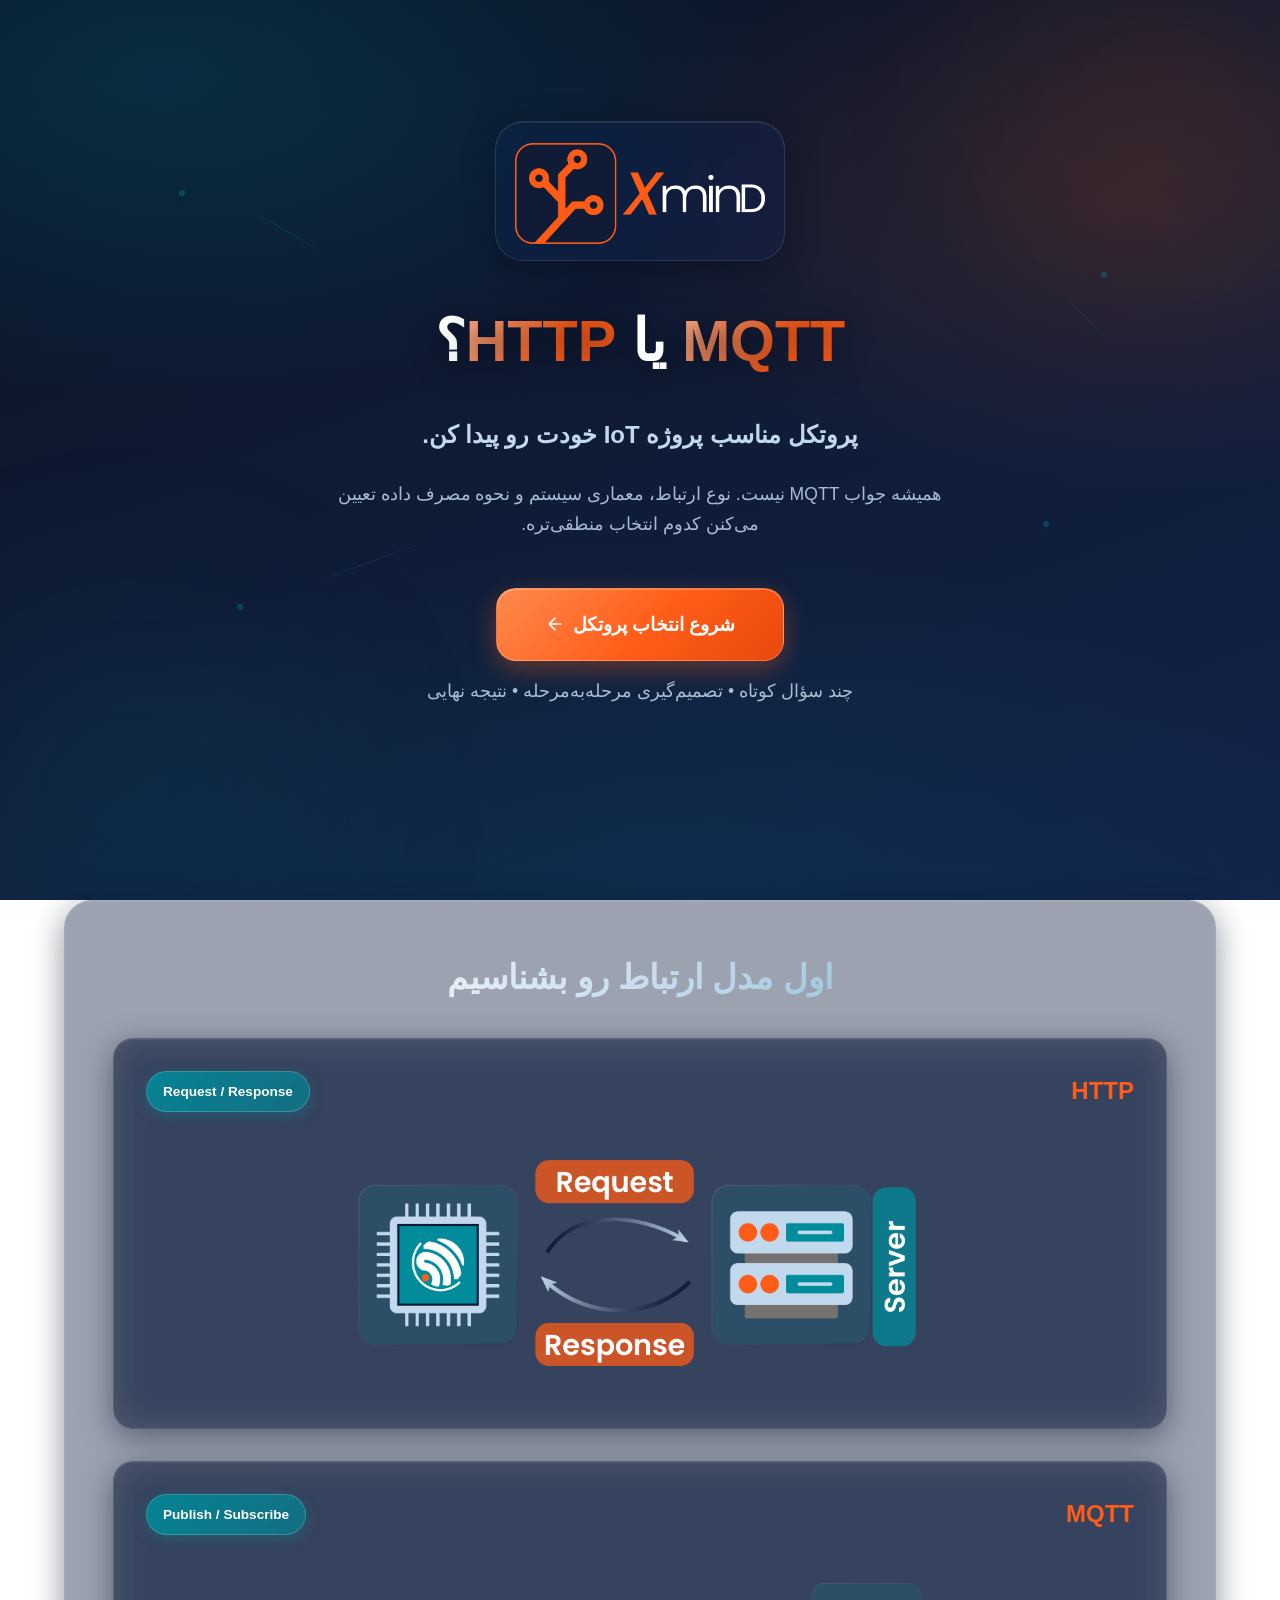
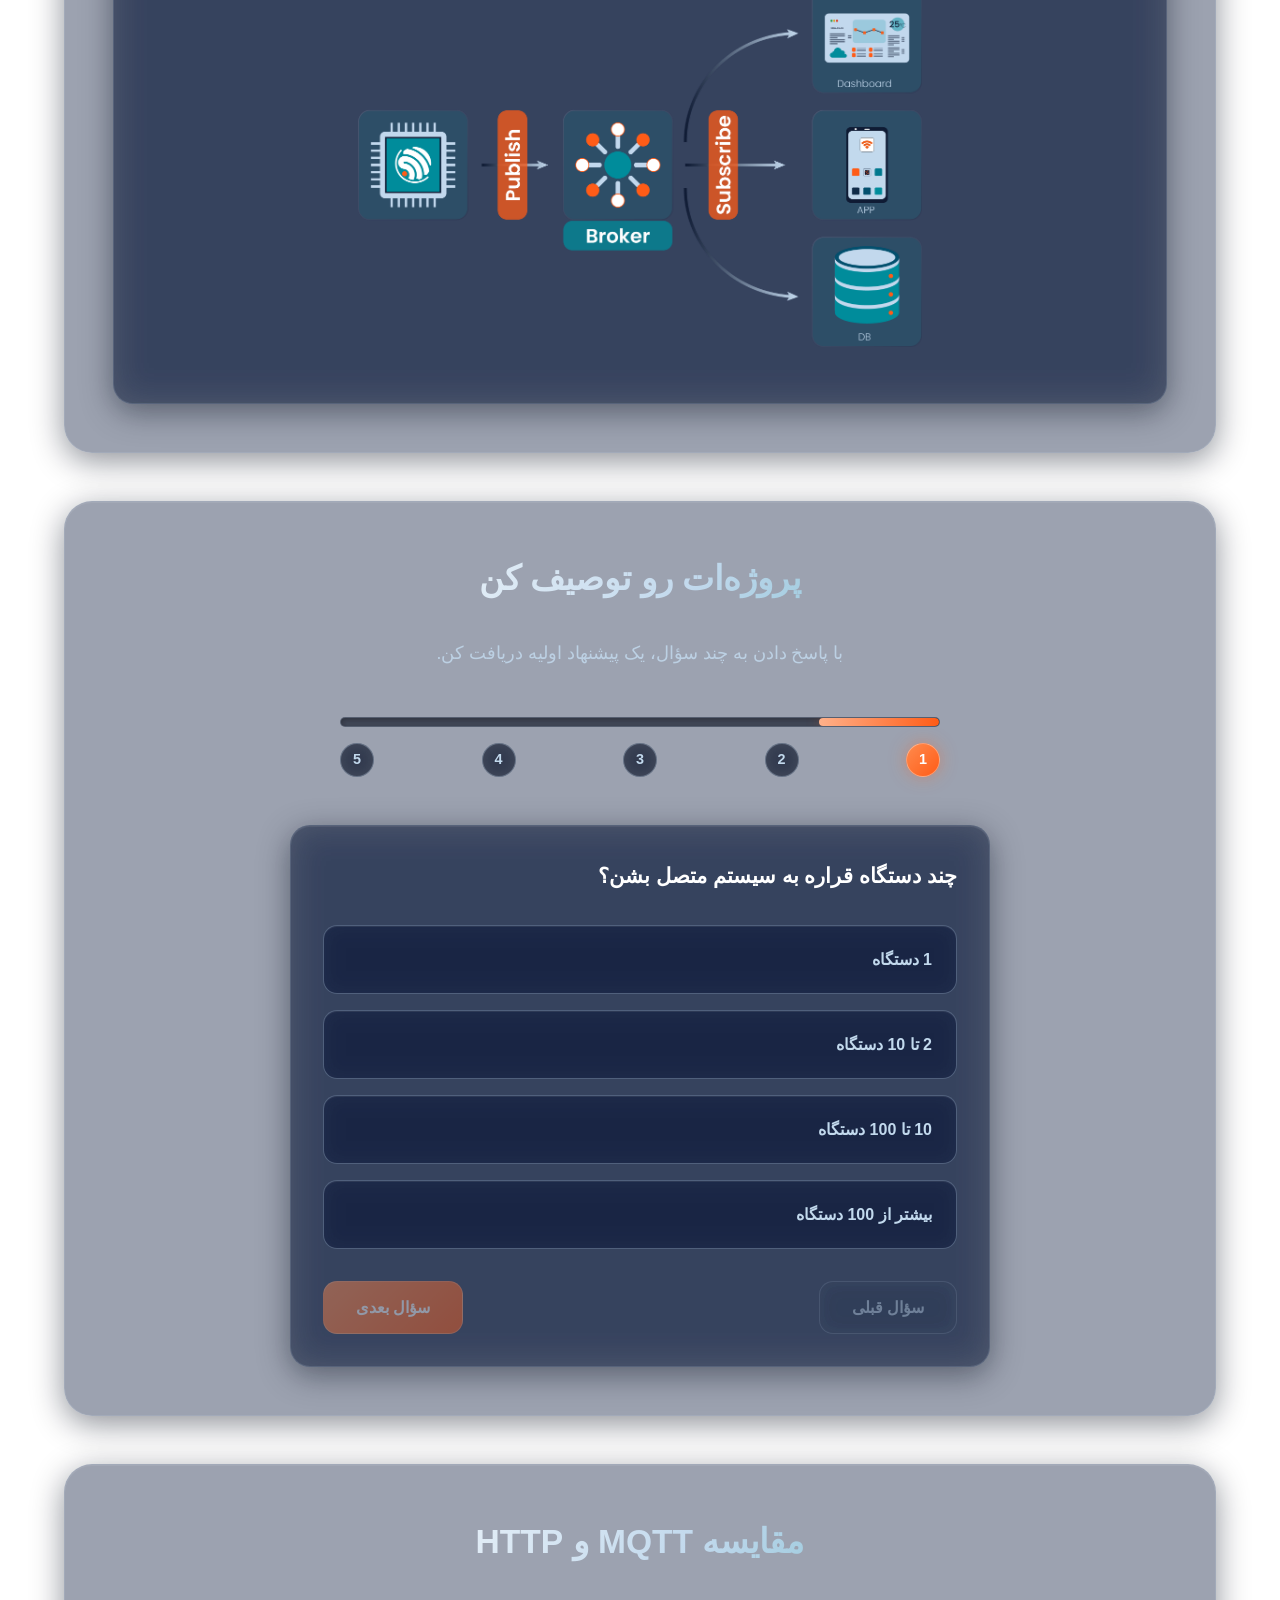
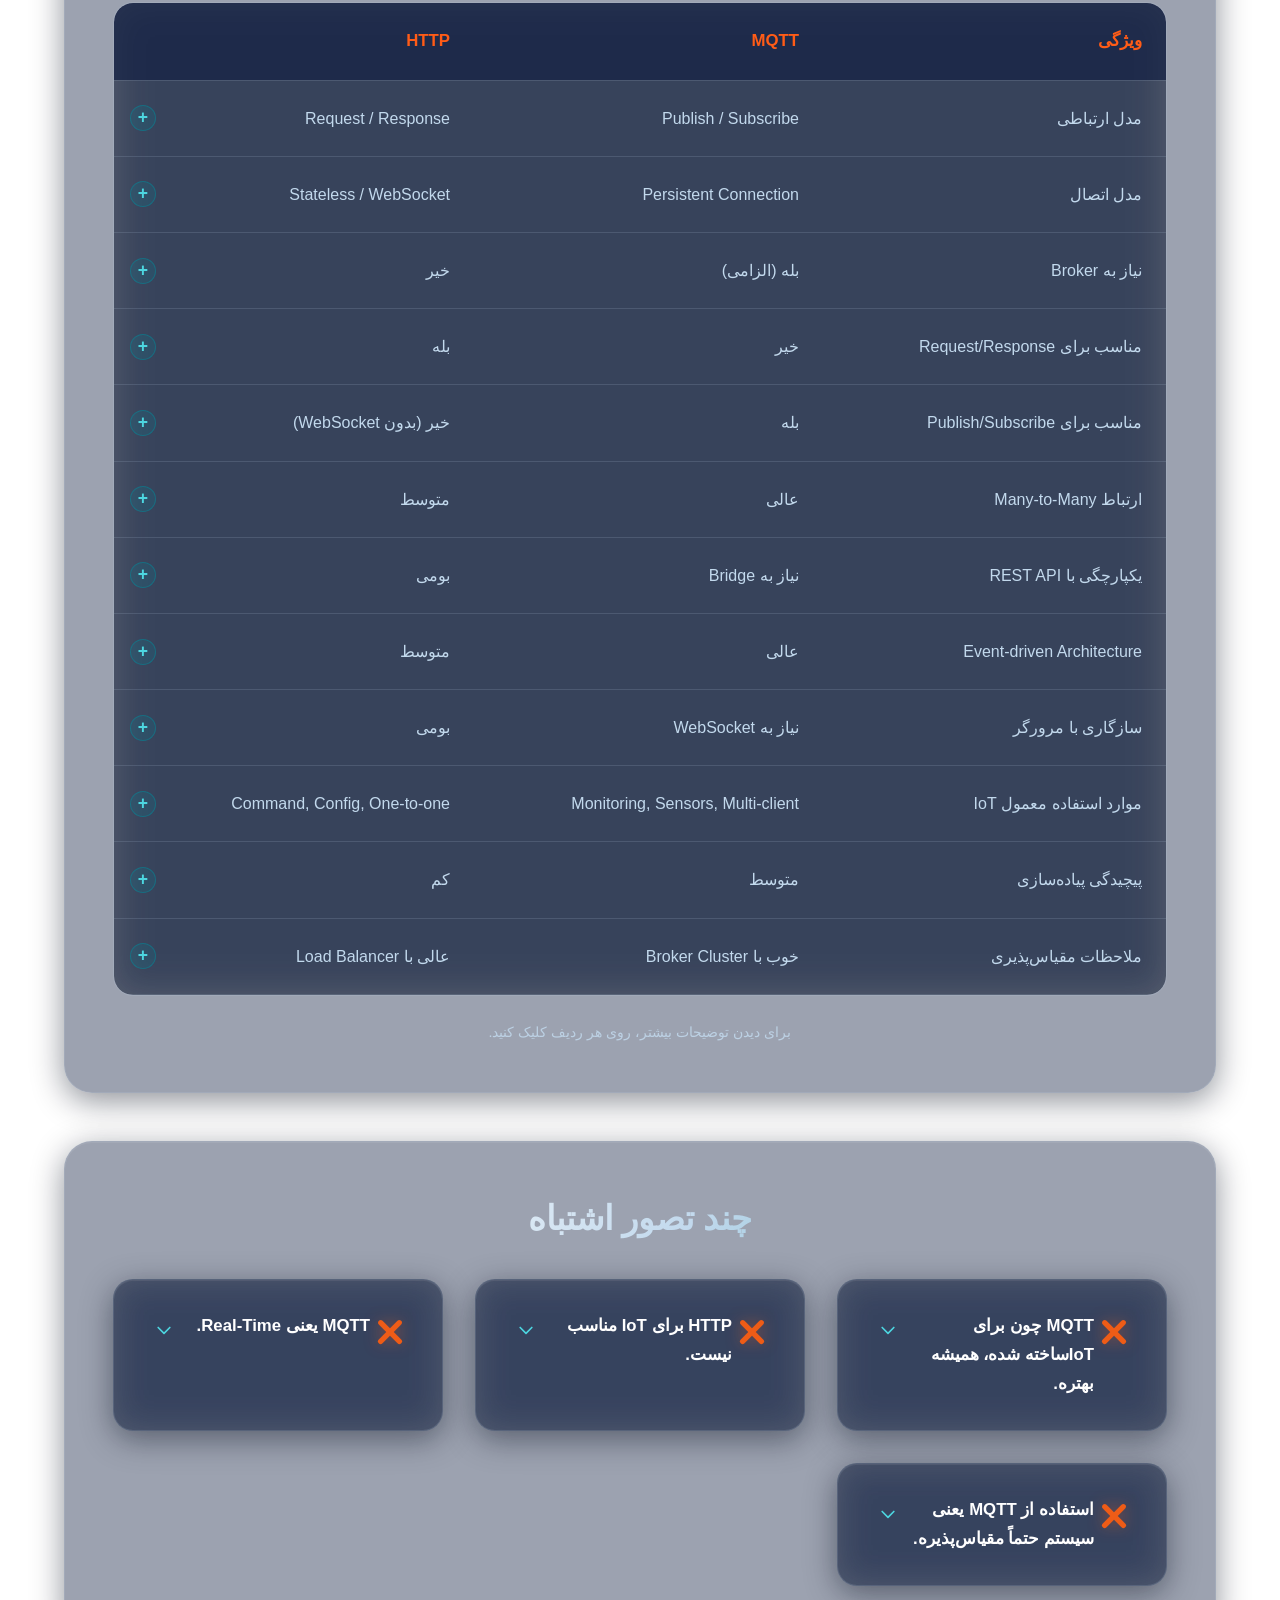
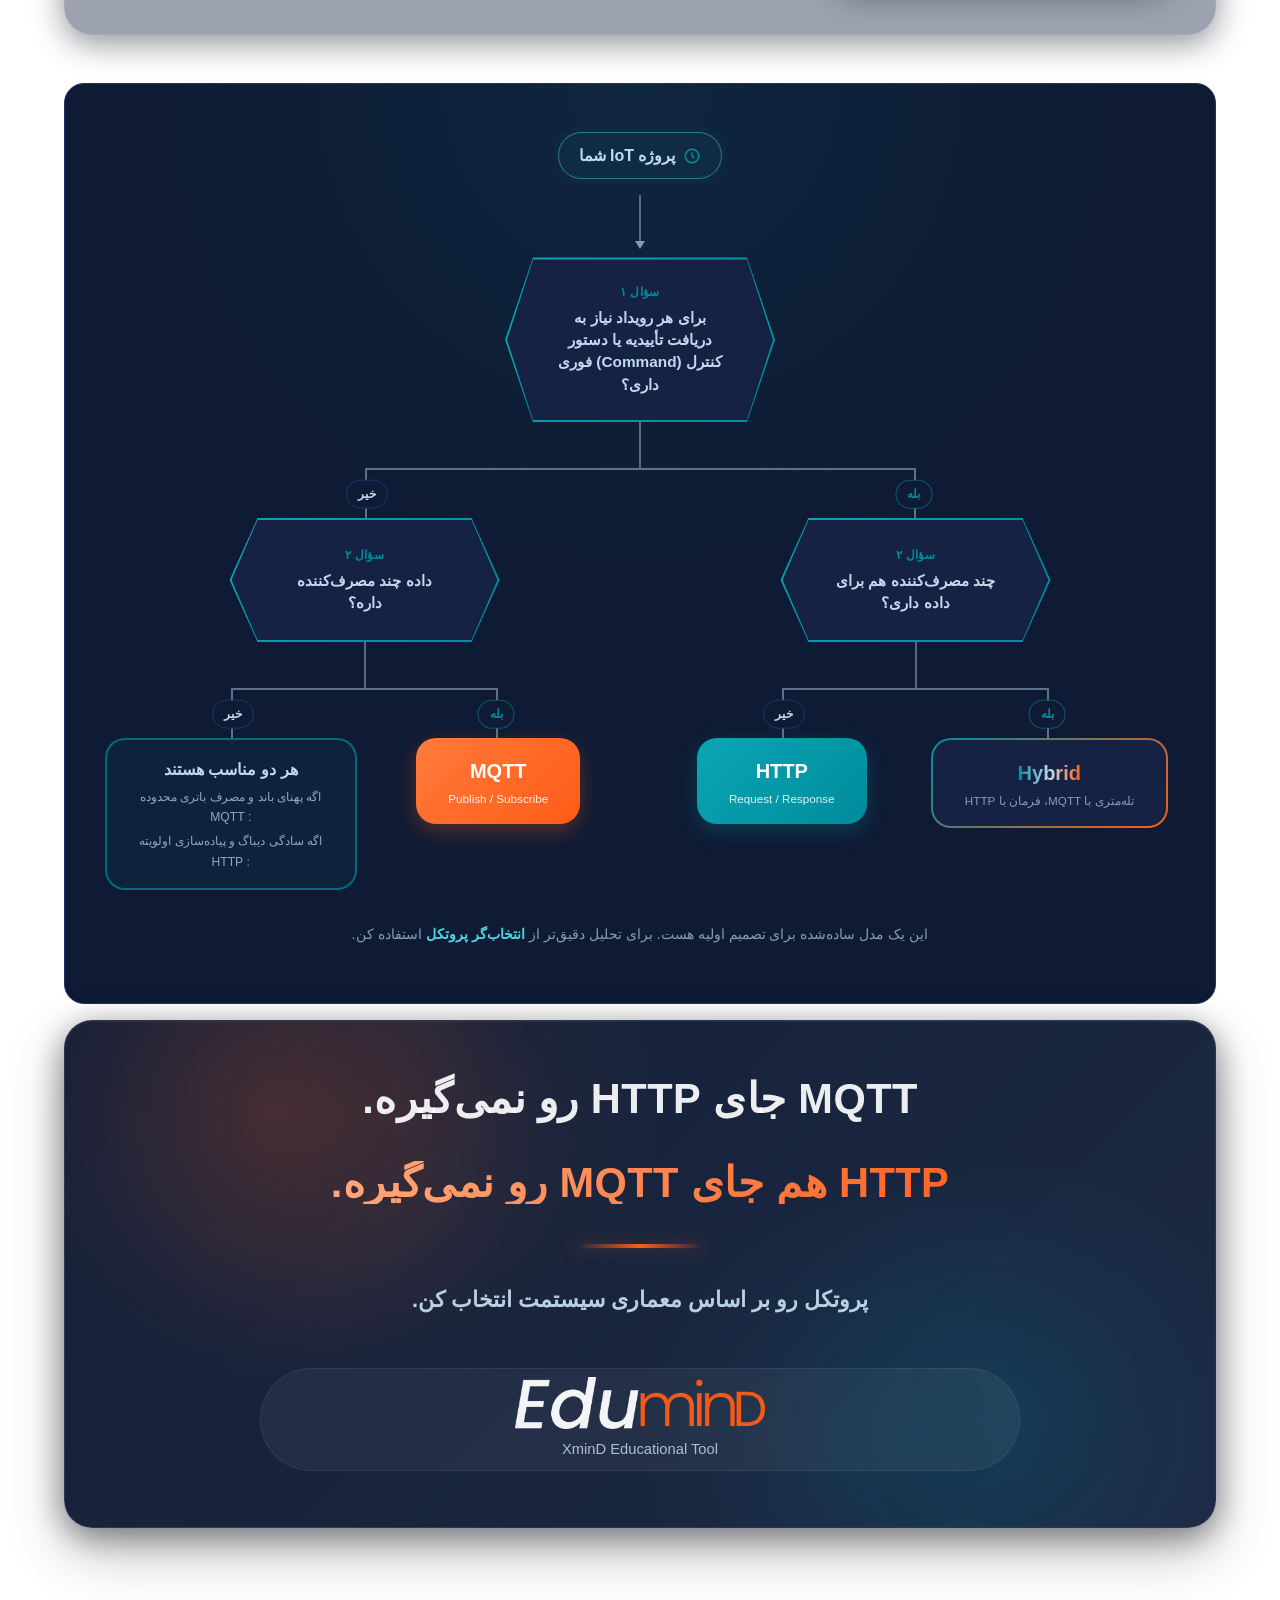
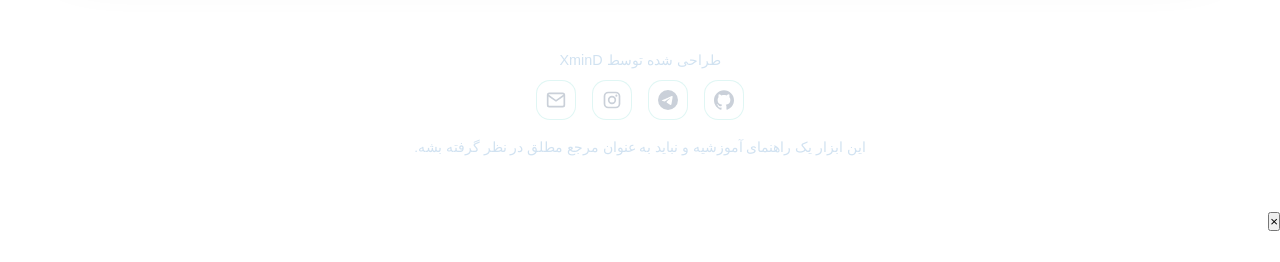
==== commit 9605d154: "Update index.html" ====
--- a/iot-protocol-selector/index.html
+++ b/iot-protocol-selector/index.html
@@ -644,7 +644,13 @@
                     </div>
         <p class="footer-note">این ابزار یک راهنمای آموزشیه و نباید به عنوان مرجع مطلق در نظر گرفته بشه.</p>
     </footer>
-    
+    <!-- Image Zoom Modal -->
+<div id="imageZoomModal" class="zoom-modal hidden">
+    <button class="zoom-close" aria-label="بستن">×</button>
+    <div class="zoom-container">
+        <img id="zoomedImage" src="" alt="">
+    </div>
+</div>
     <!-- JavaScript -->
     <script src="script.js"></script>
 </body>
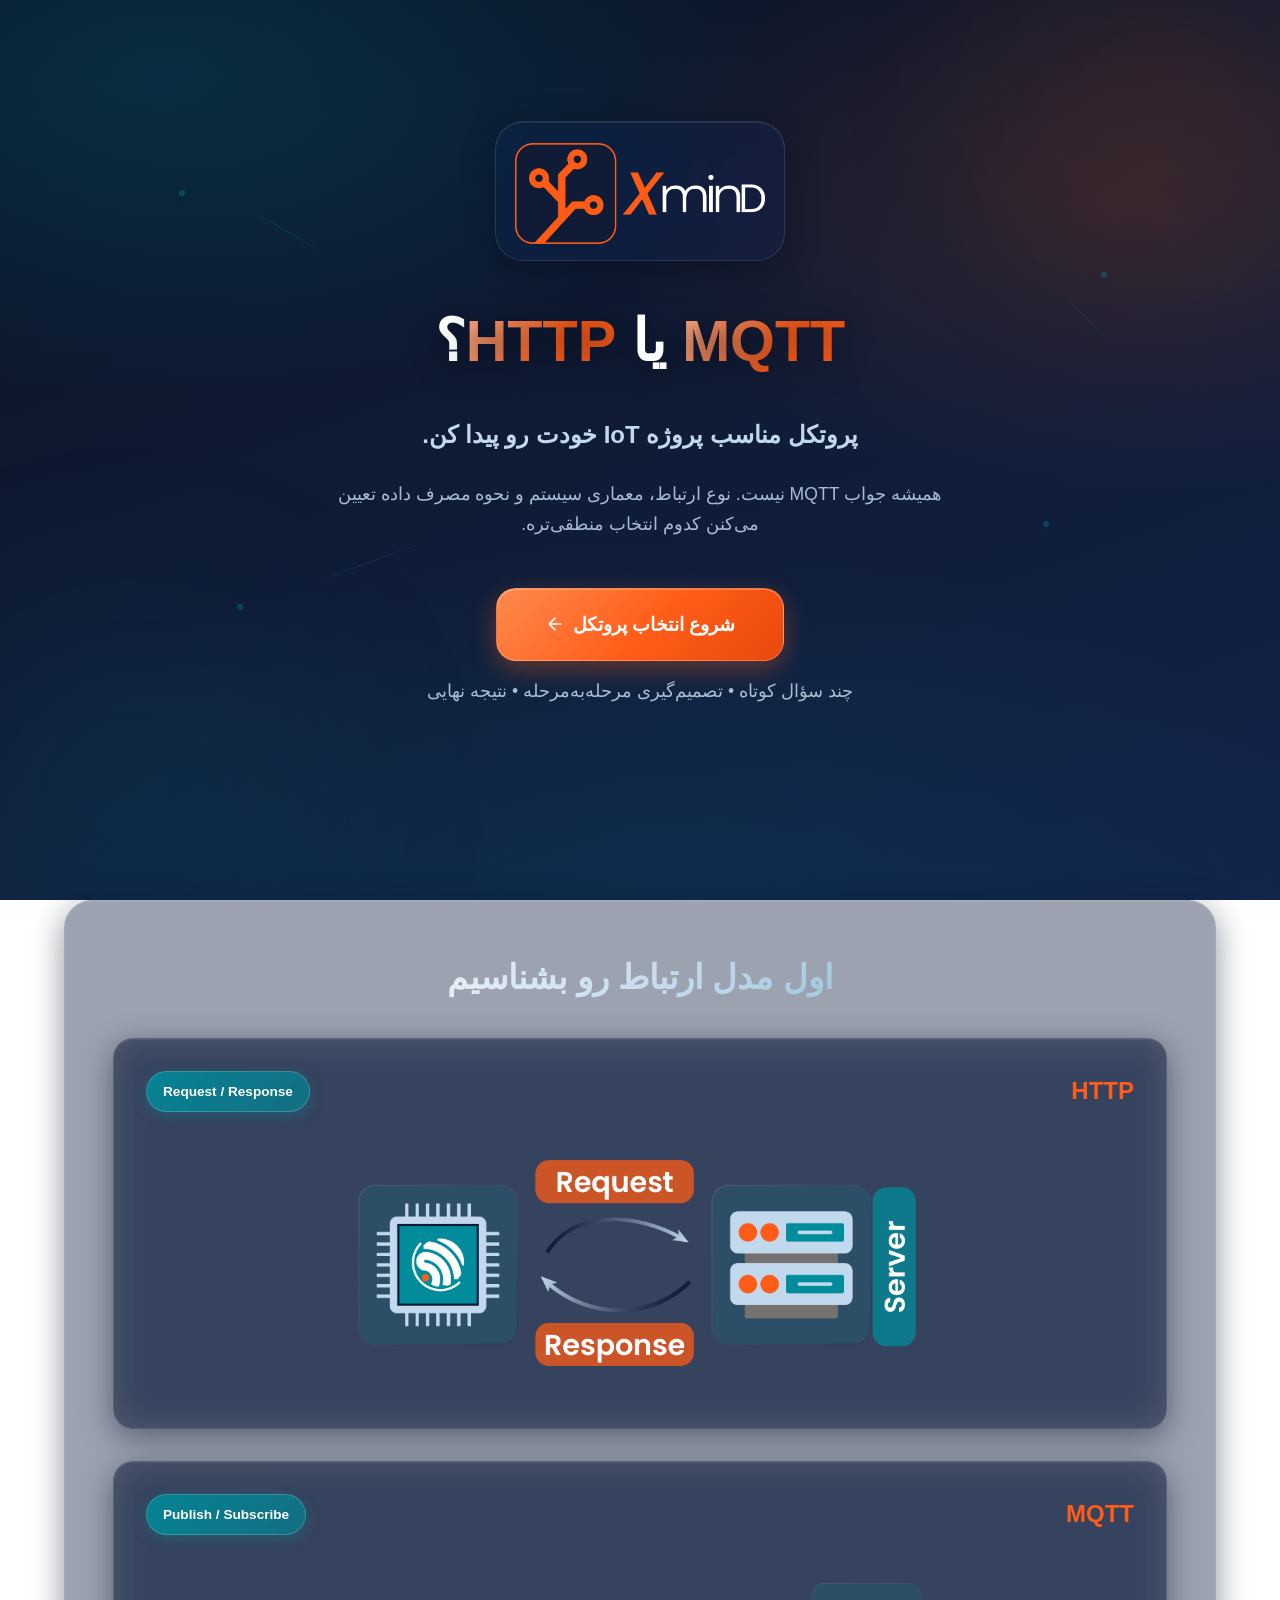
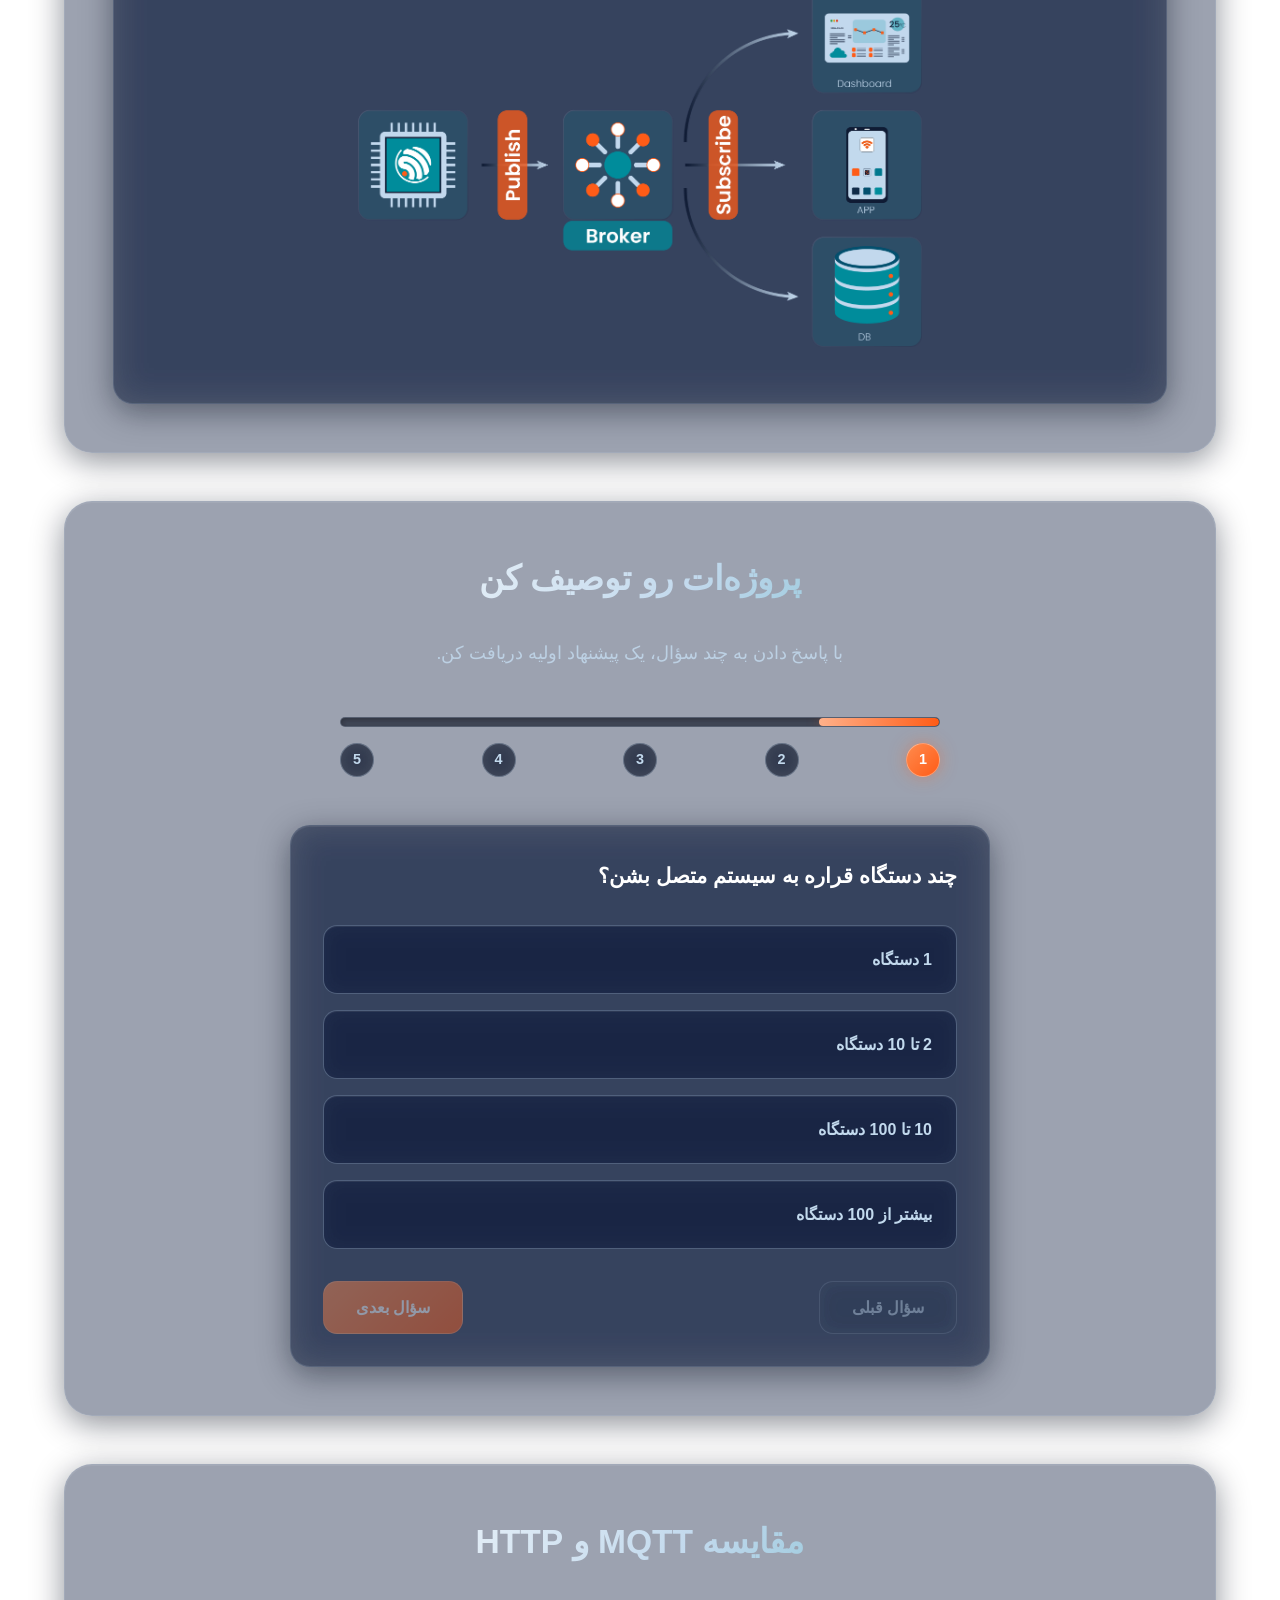
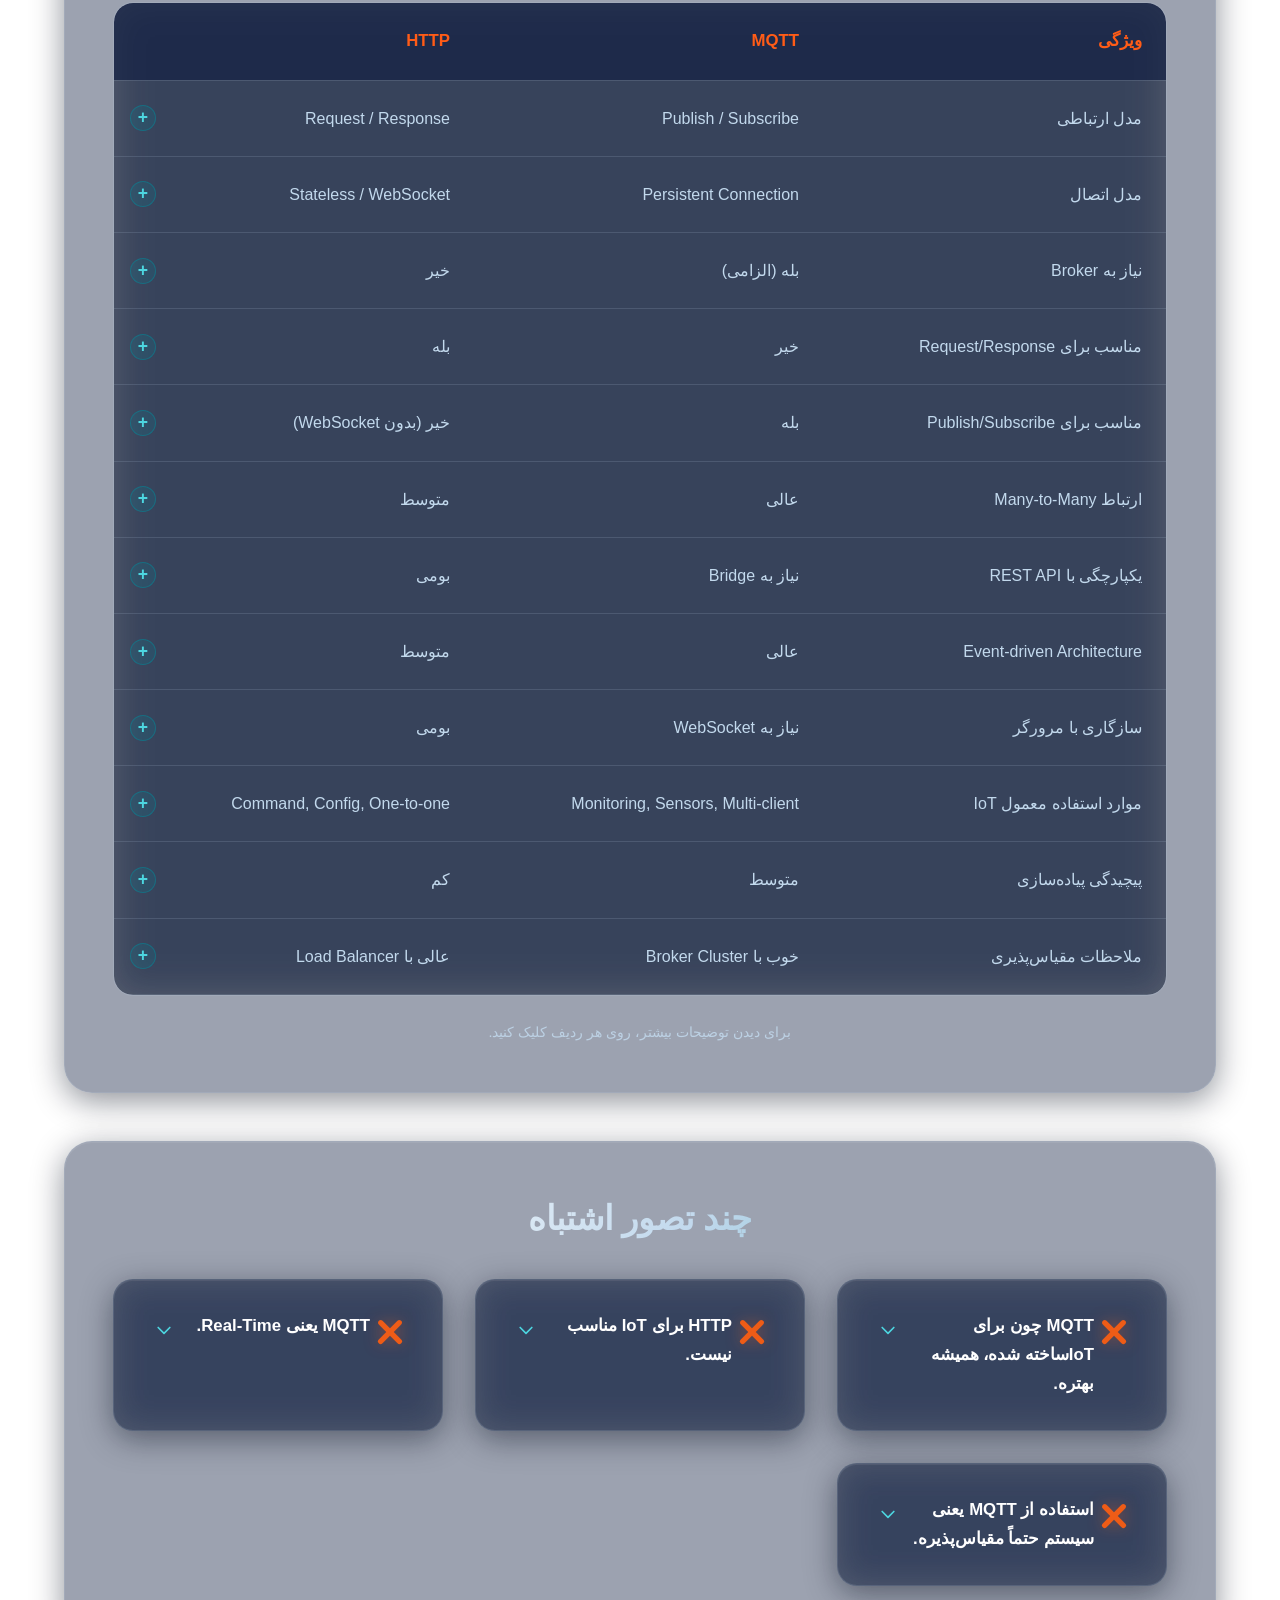
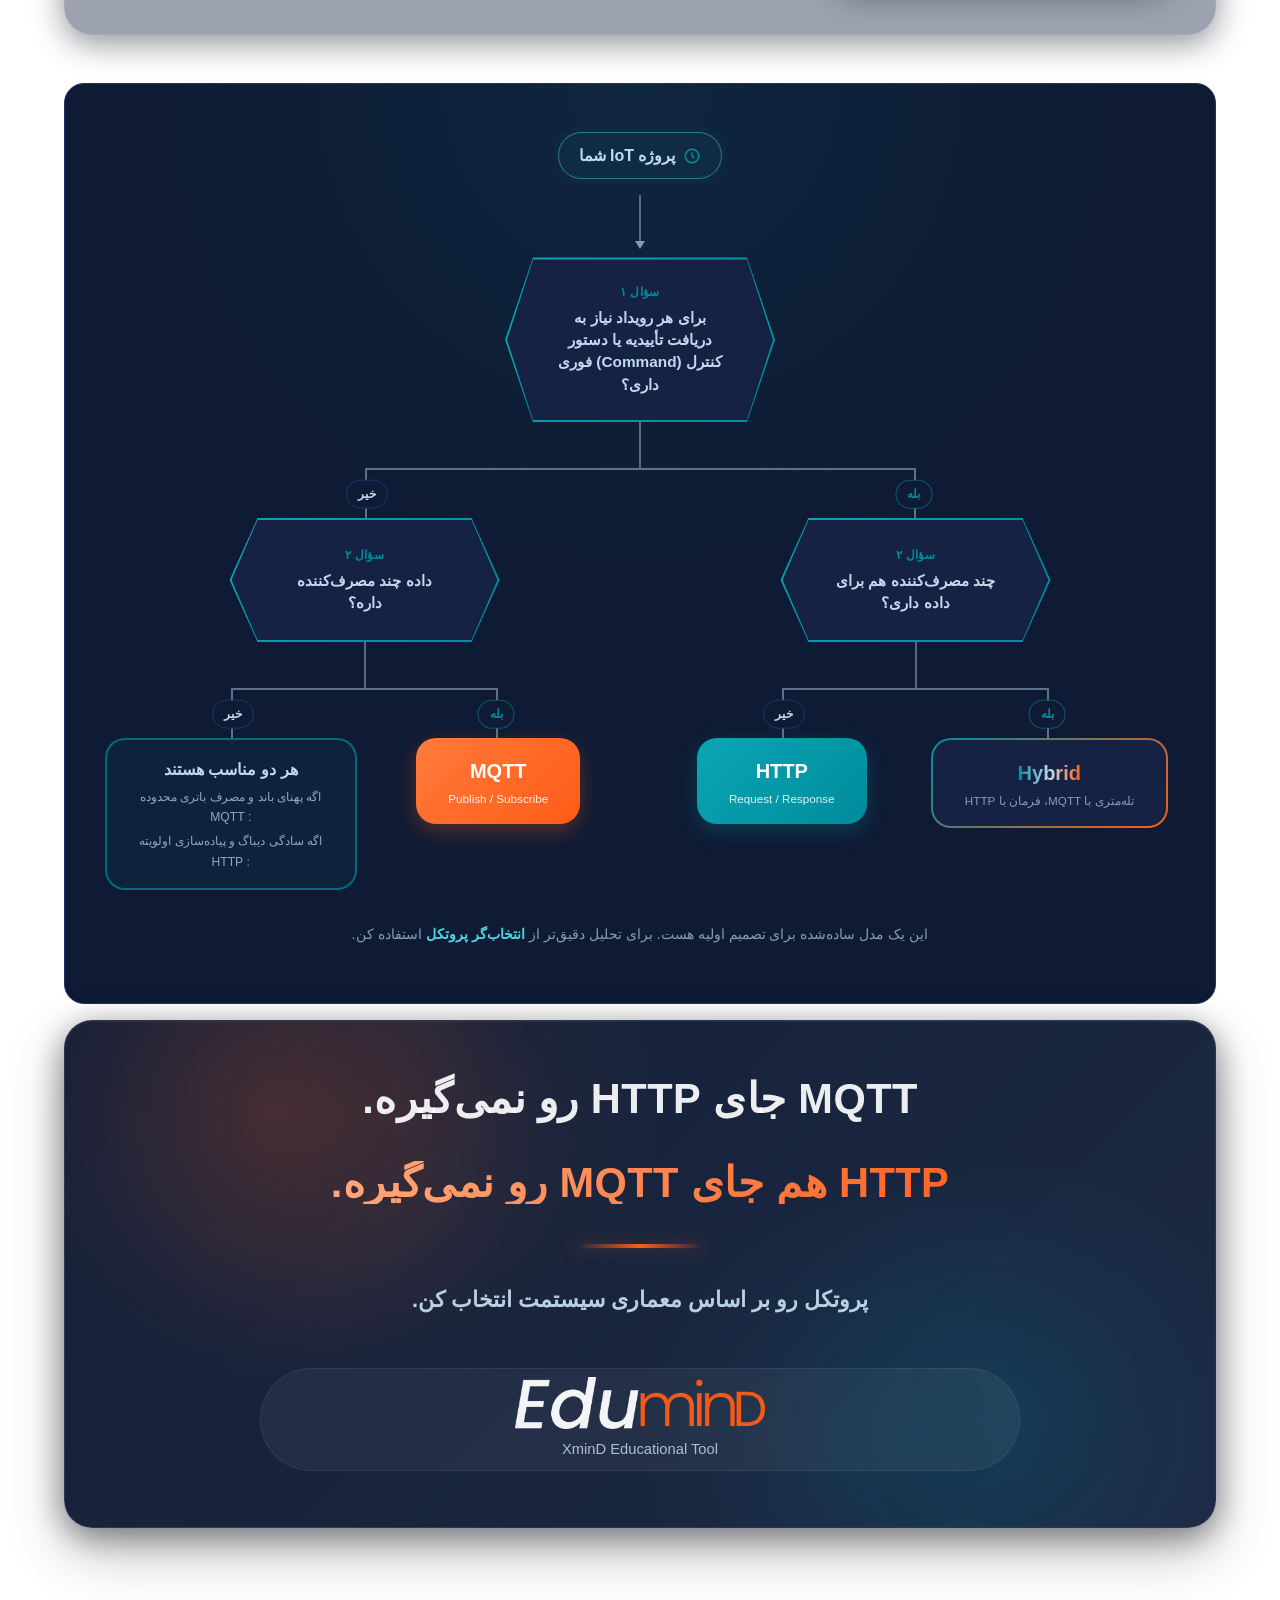
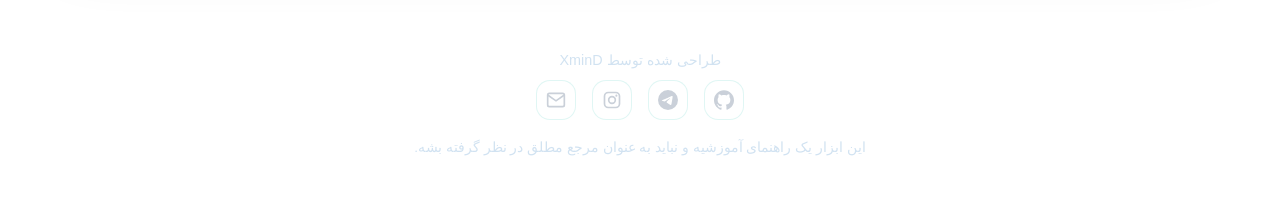
==== commit 6434b0bd: "Update index.html" ====
--- a/iot-protocol-selector/index.html
+++ b/iot-protocol-selector/index.html
@@ -644,14 +644,15 @@
                     </div>
         <p class="footer-note">این ابزار یک راهنمای آموزشیه و نباید به عنوان مرجع مطلق در نظر گرفته بشه.</p>
     </footer>
-    <!-- Image Zoom Modal -->
+    <!-- JavaScript -->
+    <script src="script.js"></script>
+<!-- Image Zoom Modal -->
 <div id="imageZoomModal" class="zoom-modal hidden">
     <button class="zoom-close" aria-label="بستن">×</button>
     <div class="zoom-container">
         <img id="zoomedImage" src="" alt="">
     </div>
 </div>
-    <!-- JavaScript -->
-    <script src="script.js"></script>
+
 </body>
 </html>
--- a/iot-protocol-selector/style.css
+++ b/iot-protocol-selector/style.css
@@ -2106,3 +2106,83 @@
     width: 20px;
     height: 20px;
 }
+
+
+/* =========================================
+   Image Zoom Modal (Responsive for Mobile)
+========================================= */
+.zoom-modal {
+    position: fixed;
+    top: 0;
+    left: 0;
+    width: 100vw;
+    height: 100vh;
+    background: rgba(0, 0, 0, 0.95);
+    z-index: 9999;
+    display: flex;
+    justify-content: center;
+    align-items: center;
+    transition: opacity 0.3s ease;
+}
+
+.zoom-modal.hidden {
+    display: none;
+}
+
+.zoom-container {
+    position: relative;
+    width: 100%;
+    height: 100%;
+    overflow: auto;
+    display: flex;
+    justify-content: center;
+    align-items: center;
+    -webkit-overflow-scrolling: touch;
+    touch-action: pan-x pan-y;
+}
+
+.zoom-container img {
+    max-width: none !important;
+    max-height: none !important;
+    width: auto !important;
+    height: auto !important;
+    transform-origin: center center;
+    user-select: none;
+    -webkit-user-drag: none;
+    pointer-events: auto;
+}
+
+.zoom-close {
+    position: absolute;
+    top: 20px;
+    right: 20px;
+    width: 44px;
+    height: 44px;
+    border-radius: 50%;
+    background: rgba(255, 255, 255, 0.2);
+    backdrop-filter: blur(10px);
+    border: 1px solid rgba(255, 255, 255, 0.3);
+    color: white;
+    font-size: 28px;
+    cursor: pointer;
+    z-index: 10000;
+    display: flex;
+    align-items: center;
+    justify-content: center;
+    transition: background 0.2s;
+}
+
+.zoom-close:hover {
+    background: rgba(255, 255, 255, 0.4);
+}
+
+/* نشانگر کلیک برای تصاویر */
+.protected-image {
+    cursor: zoom-in;
+    transition: transform 0.2s, opacity 0.2s;
+}
+
+.protected-image:hover {
+    opacity: 0.9;
+    transform: scale(1.02);
+}
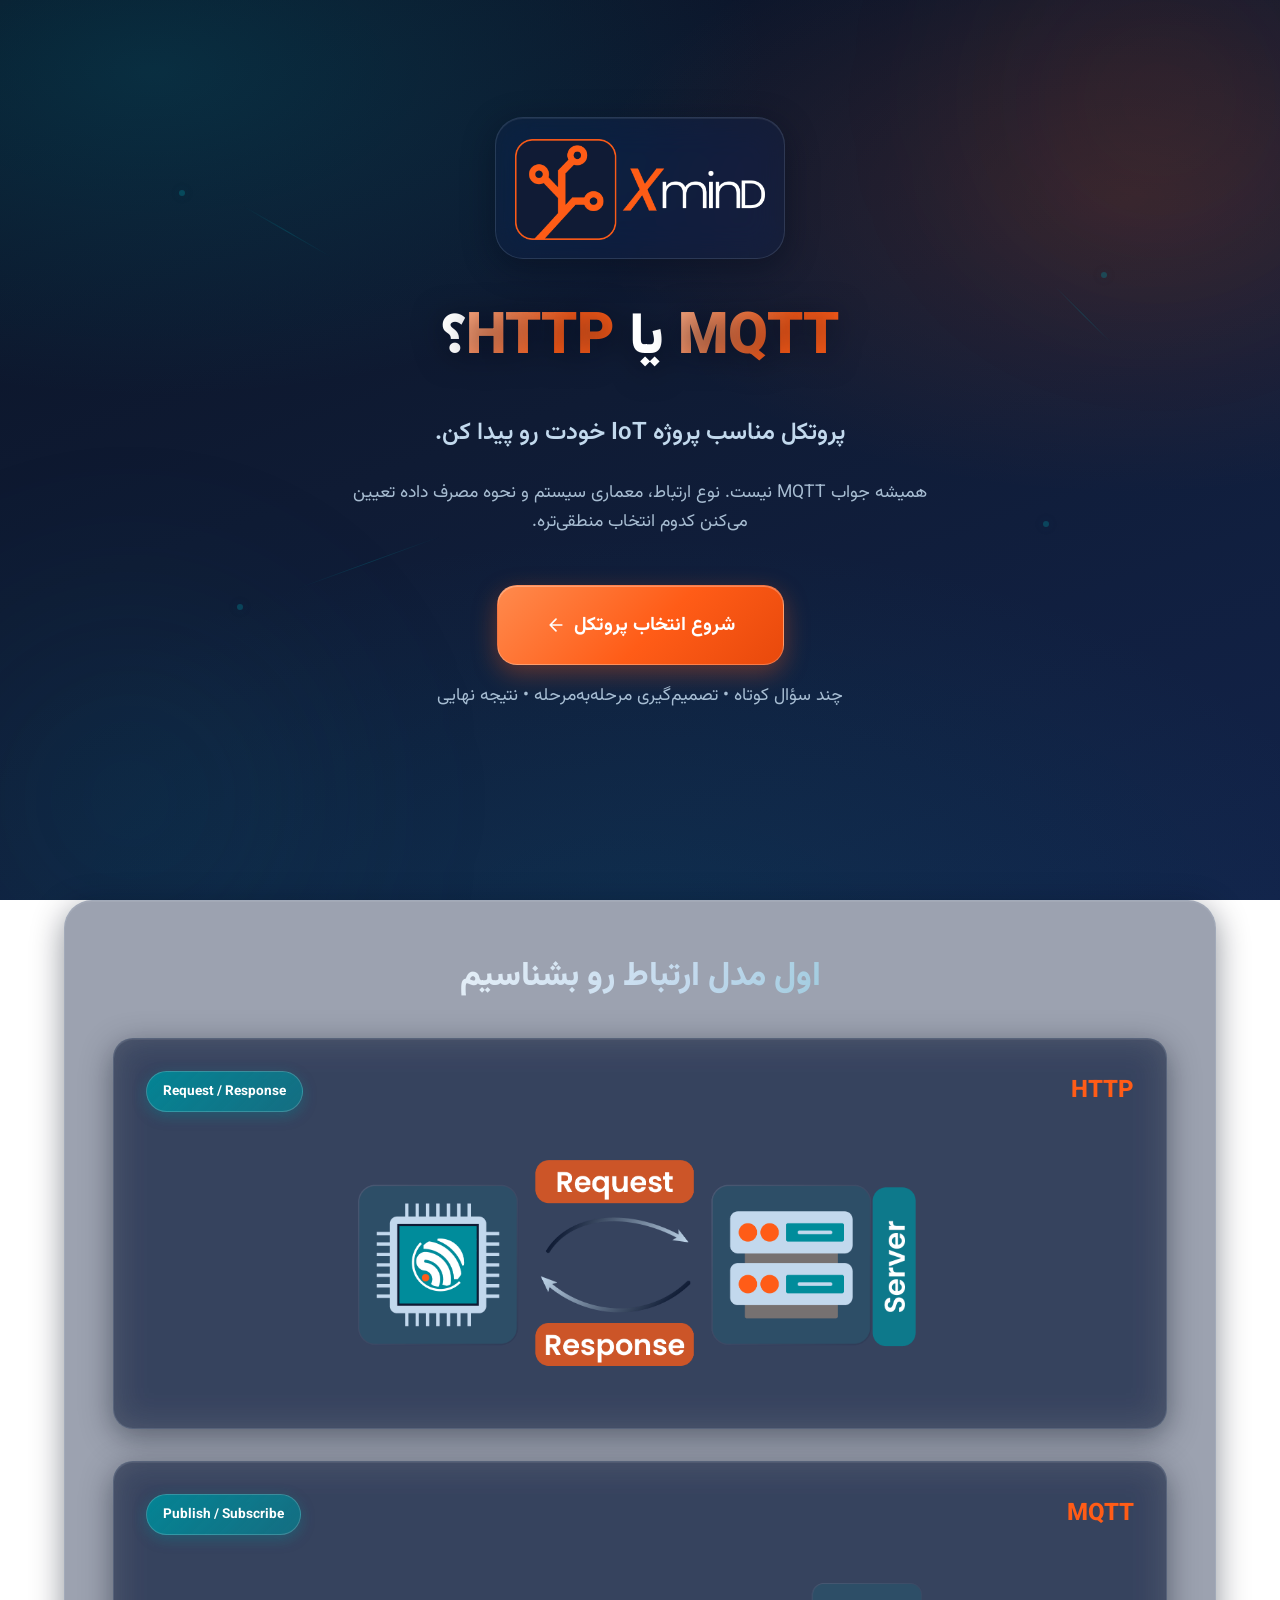
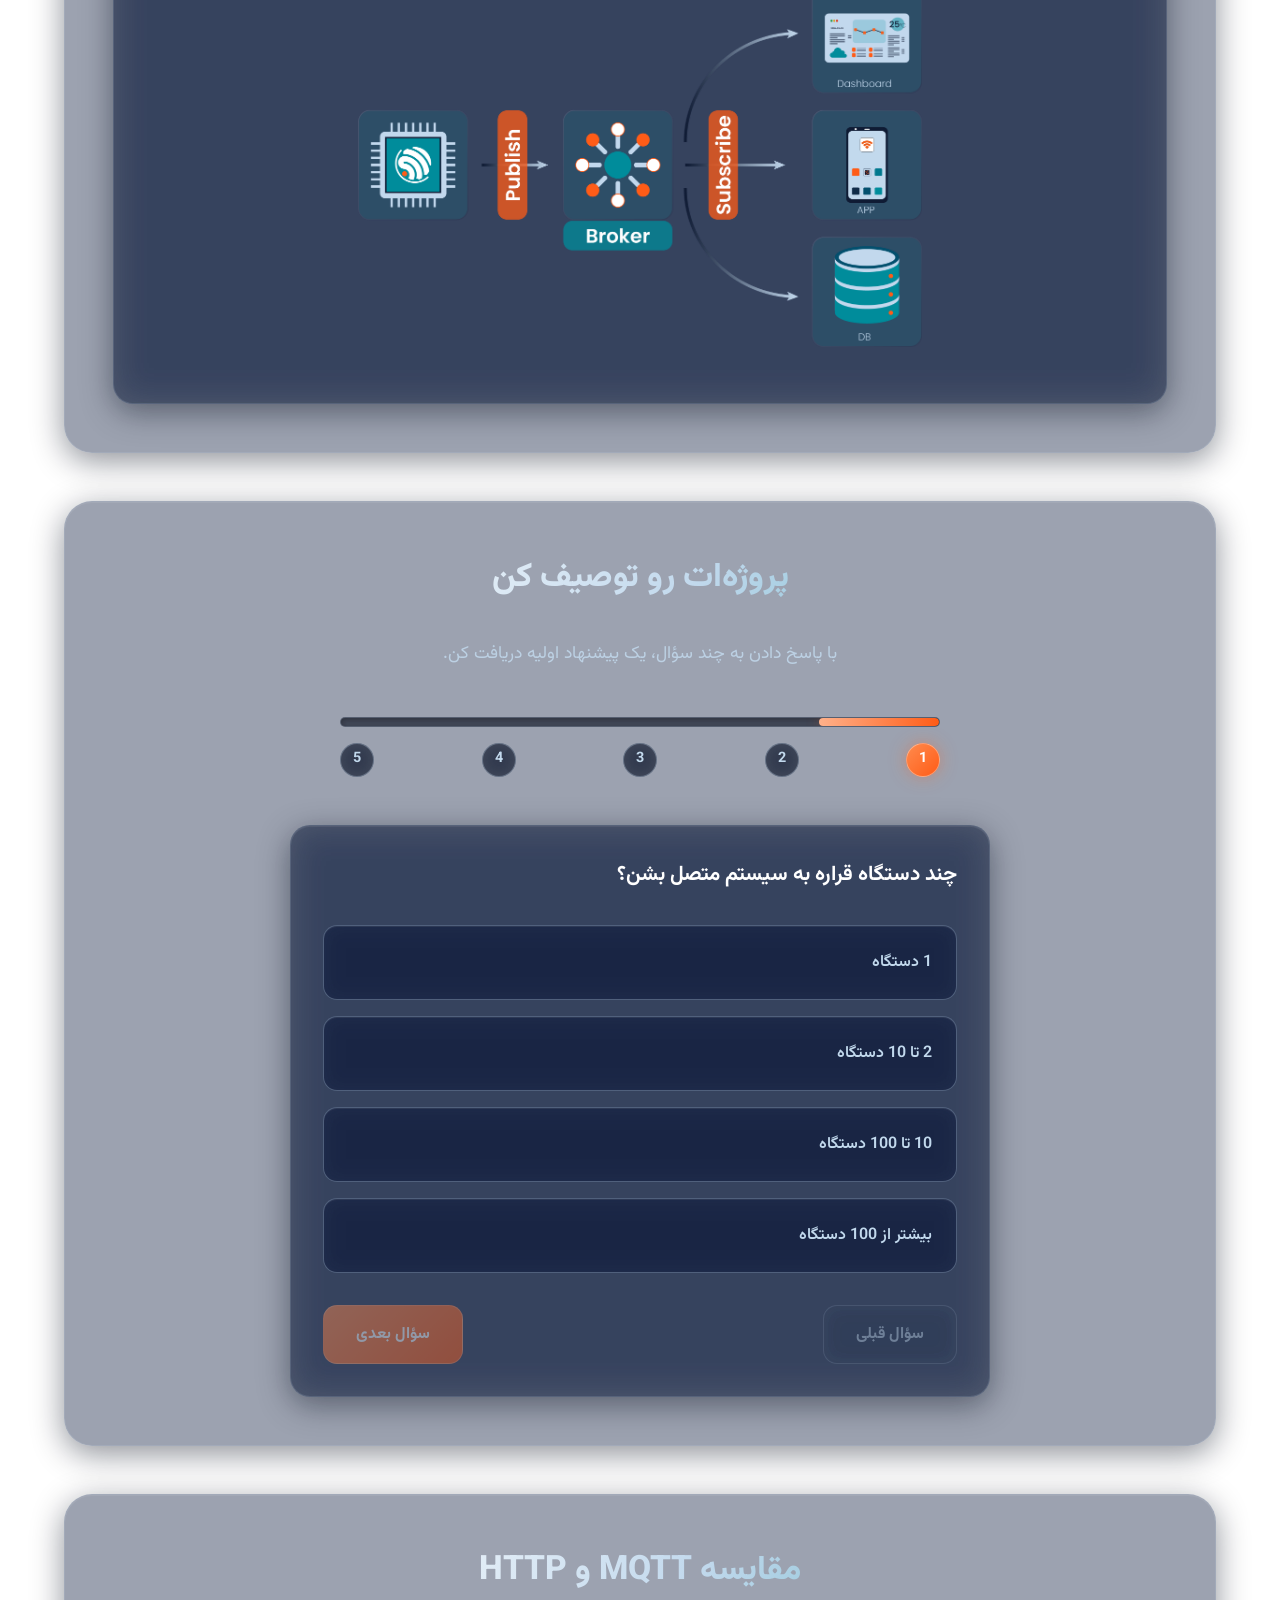
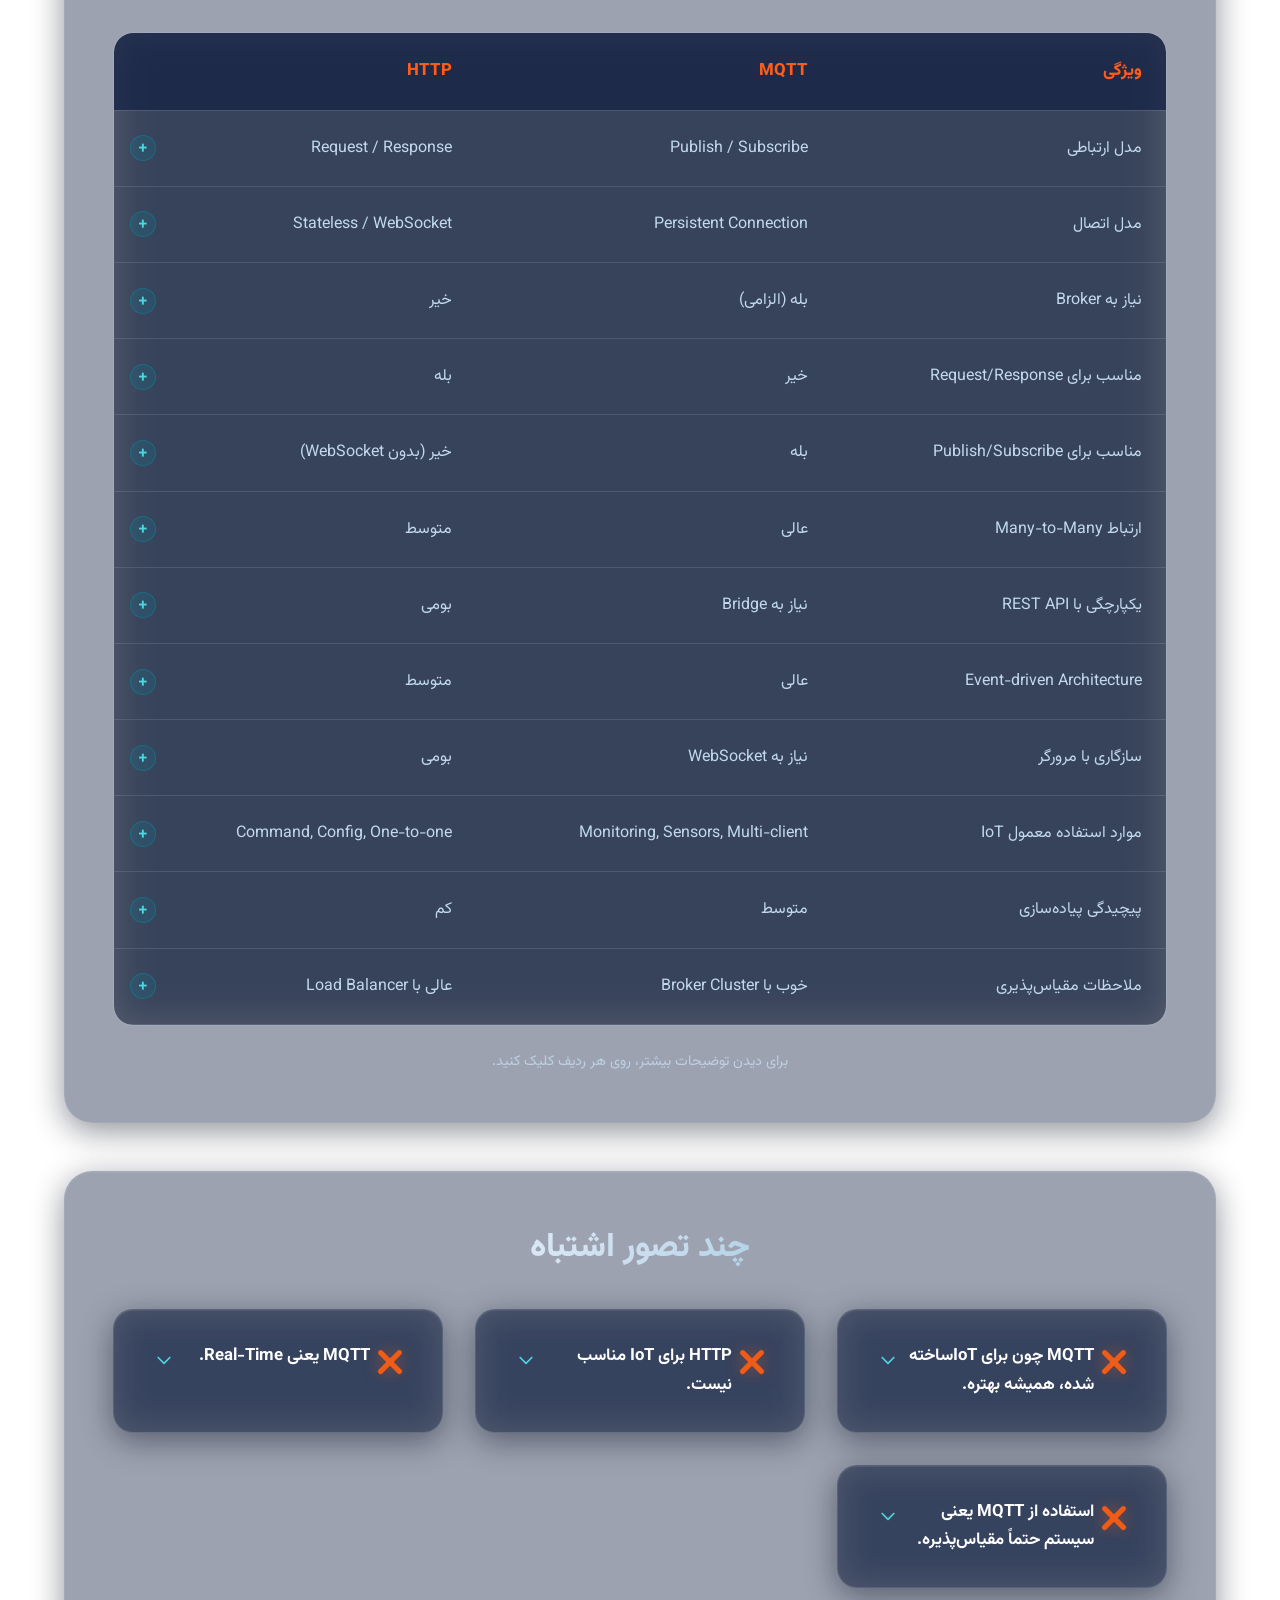
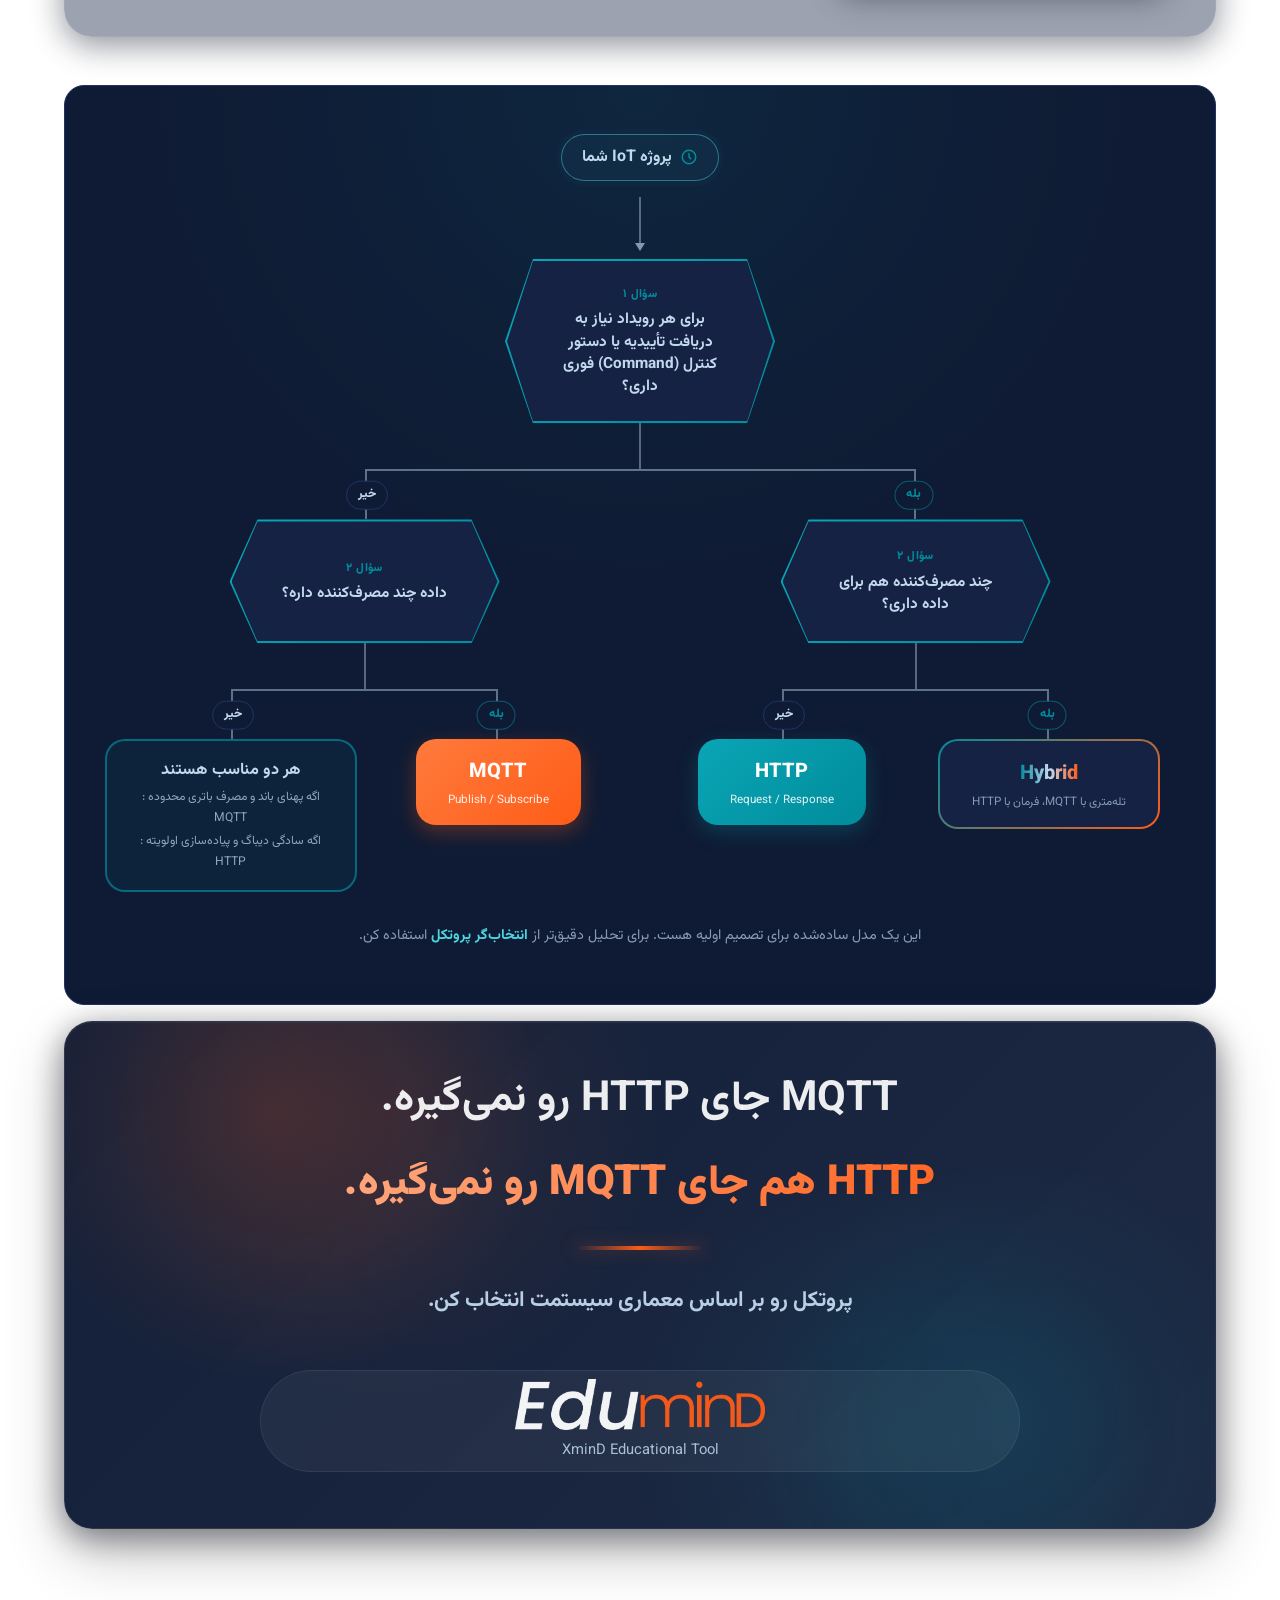
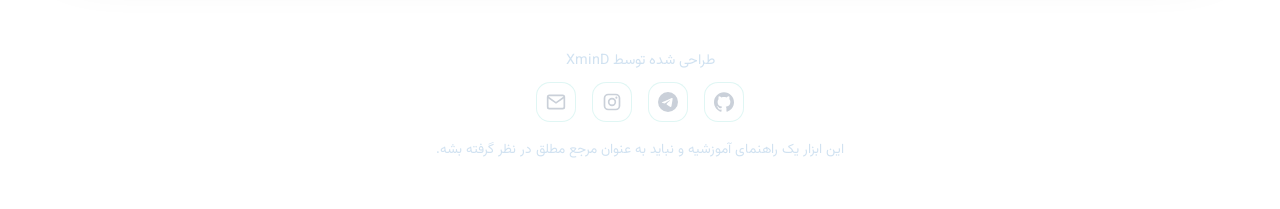
==== commit 4565953f: "Update index.html" ====
--- a/iot-protocol-selector/index.html
+++ b/iot-protocol-selector/index.html
@@ -8,6 +8,11 @@
     
     <!-- Preconnect to font CDN for better performance -->
     <link rel="preconnect" href="https://cdn.jsdelivr.net">
+    
+    <!-- Fonts -->
+    <link rel="preconnect" href="https://fonts.googleapis.com">
+    <link rel="preconnect" href="https://fonts.gstatic.com" crossorigin>
+    <link href="https://fonts.googleapis.com/css2?family=Inter:wght@400;500;600;700&family=Vazirmatn:wght@400;500;600;700&display=swap" rel="stylesheet">
     
     <!-- Stylesheet -->
     <link rel="stylesheet" href="style.css">
--- a/iot-protocol-selector/style.css
+++ b/iot-protocol-selector/style.css
@@ -1818,9 +1818,9 @@
 }
 
 .protected-image {
-    user-select: none;
+    /* user-select: none;
     -webkit-user-drag: none;
-    pointer-events: none;
+    pointer-events: none; */
     max-width: 100%;
     height: auto;
     width: 60%;
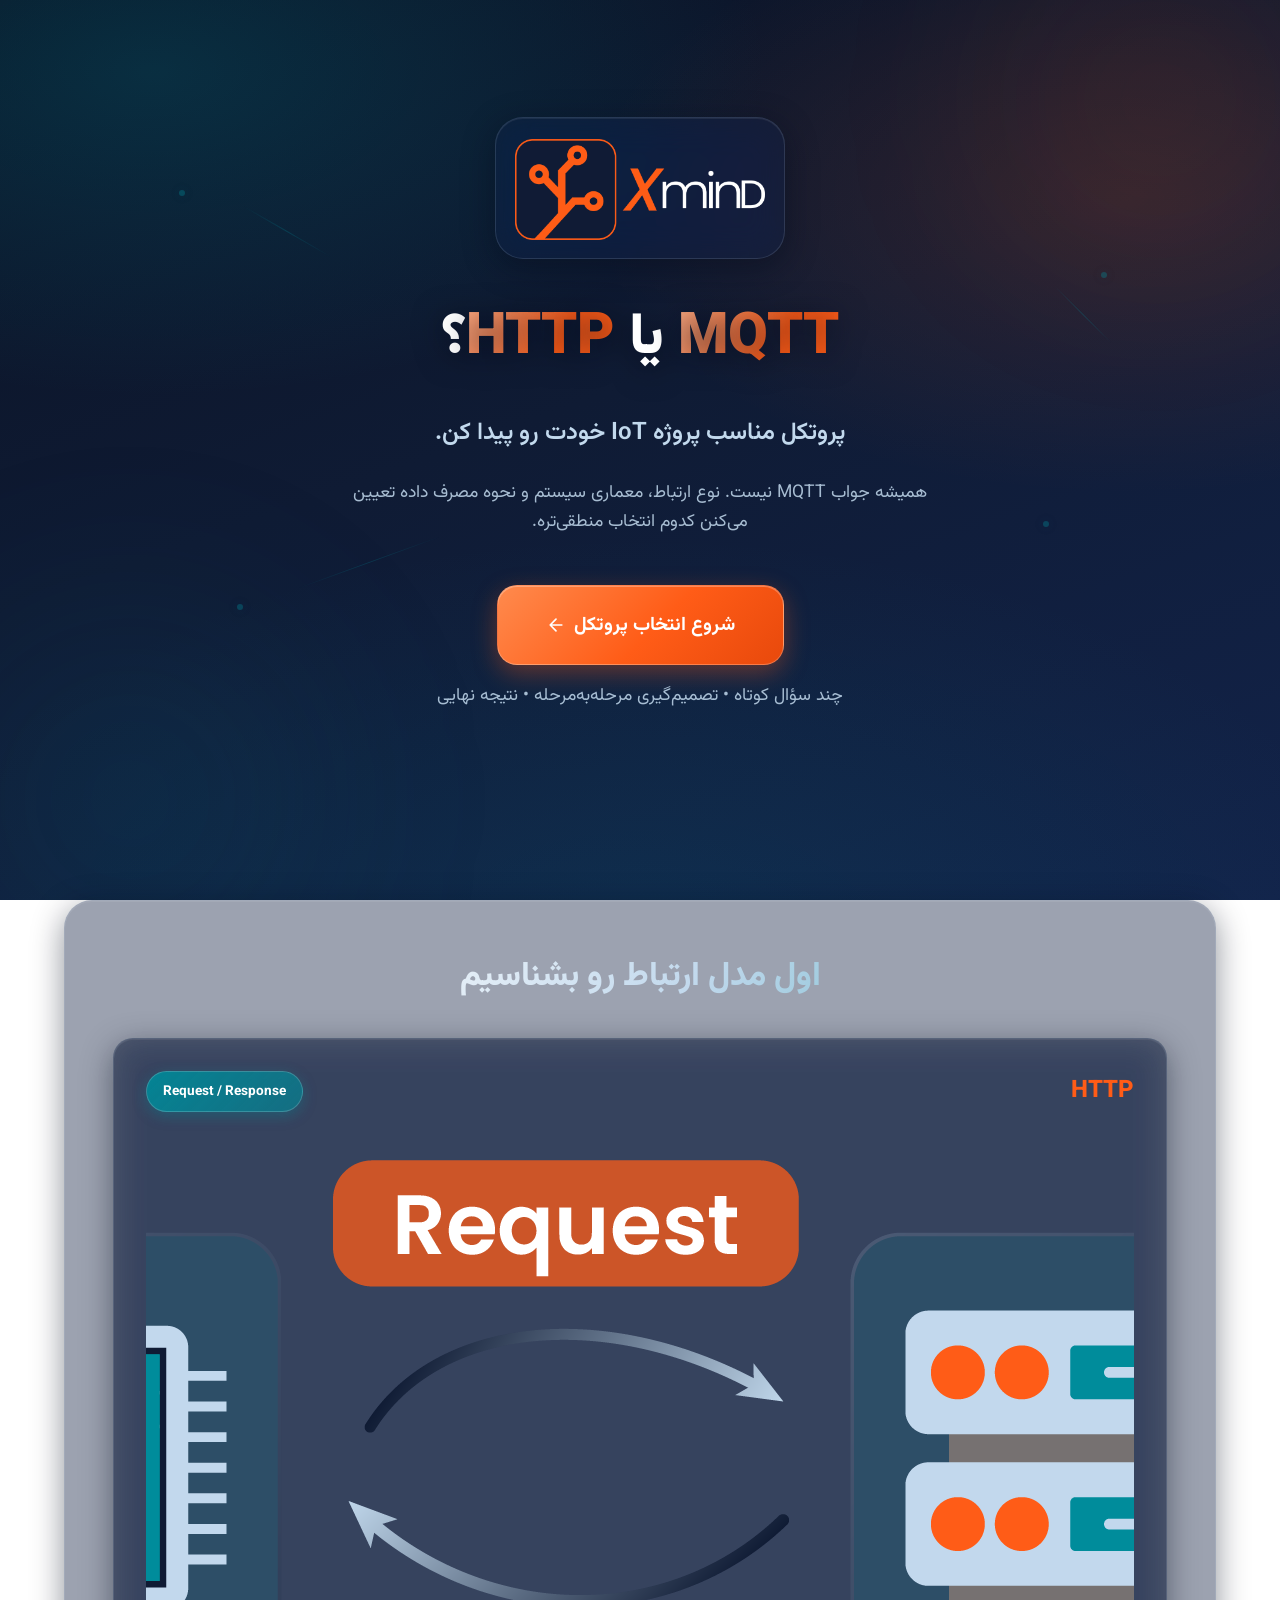
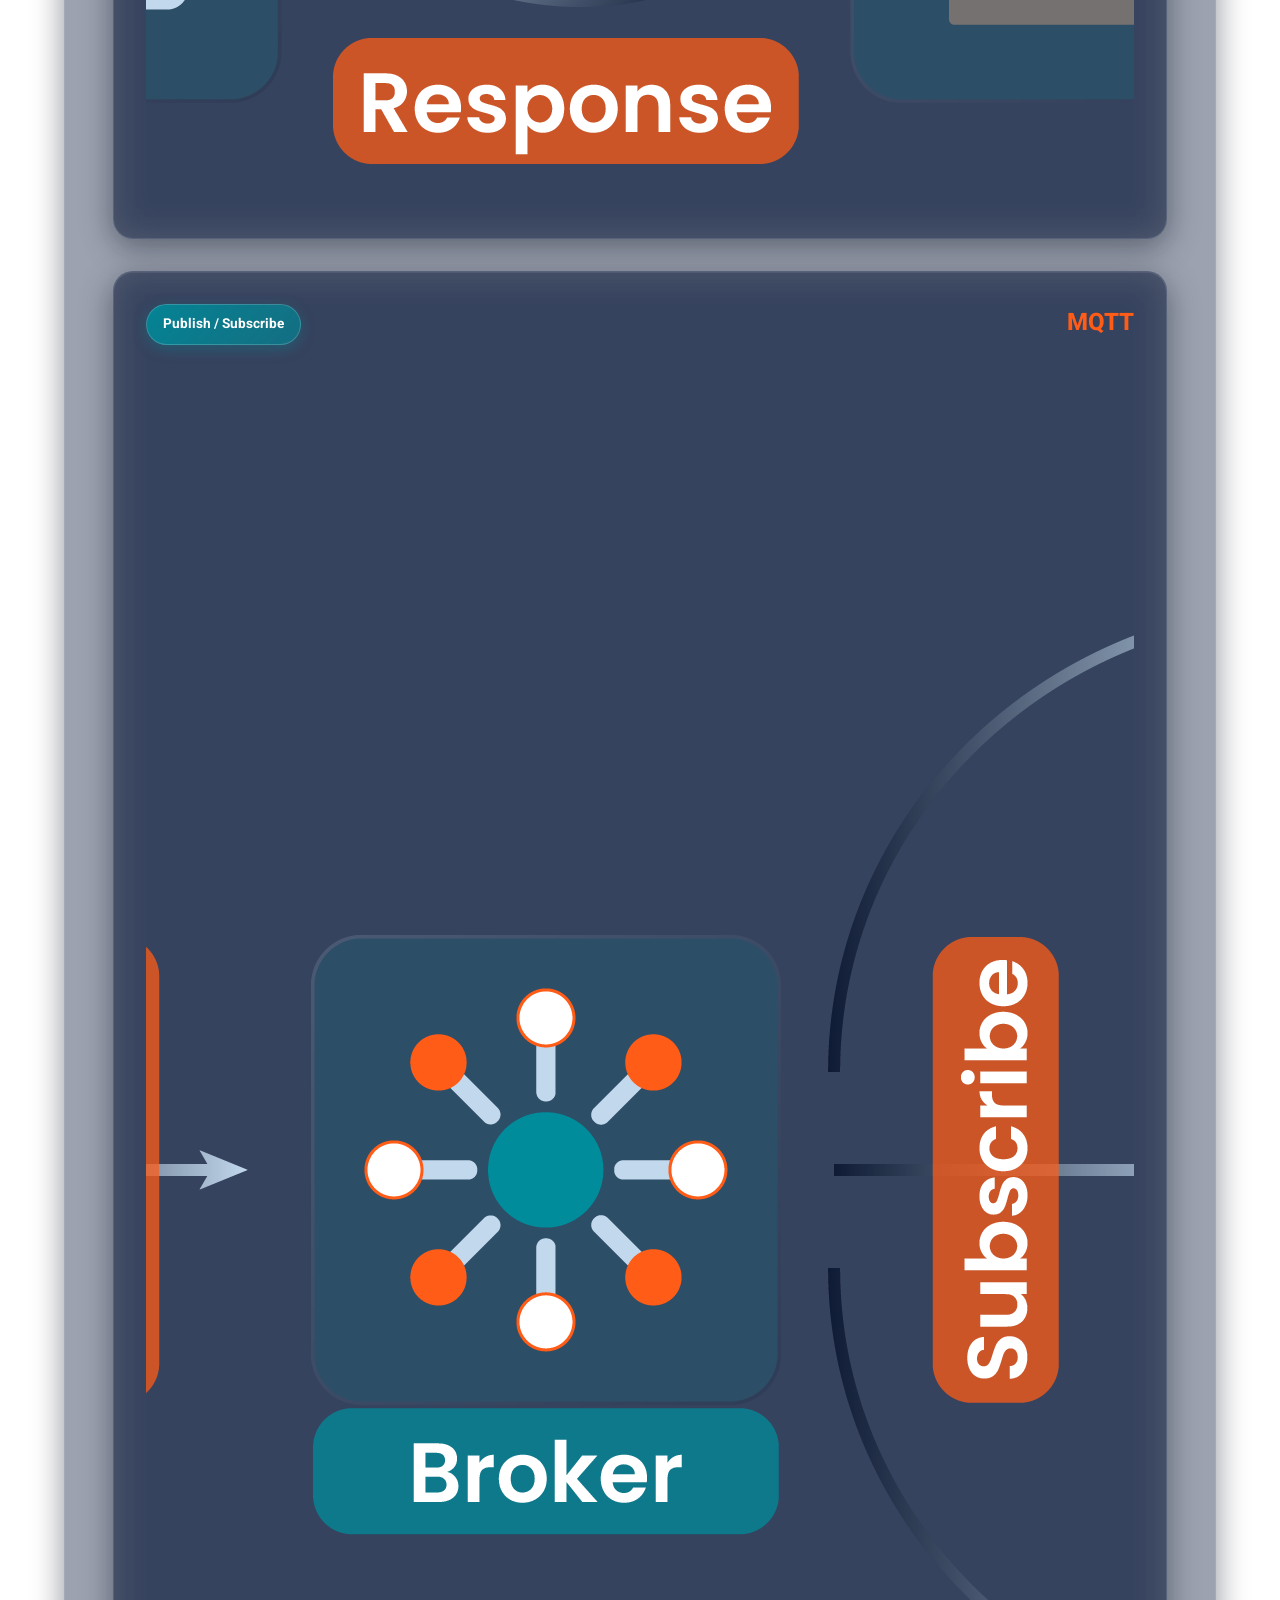
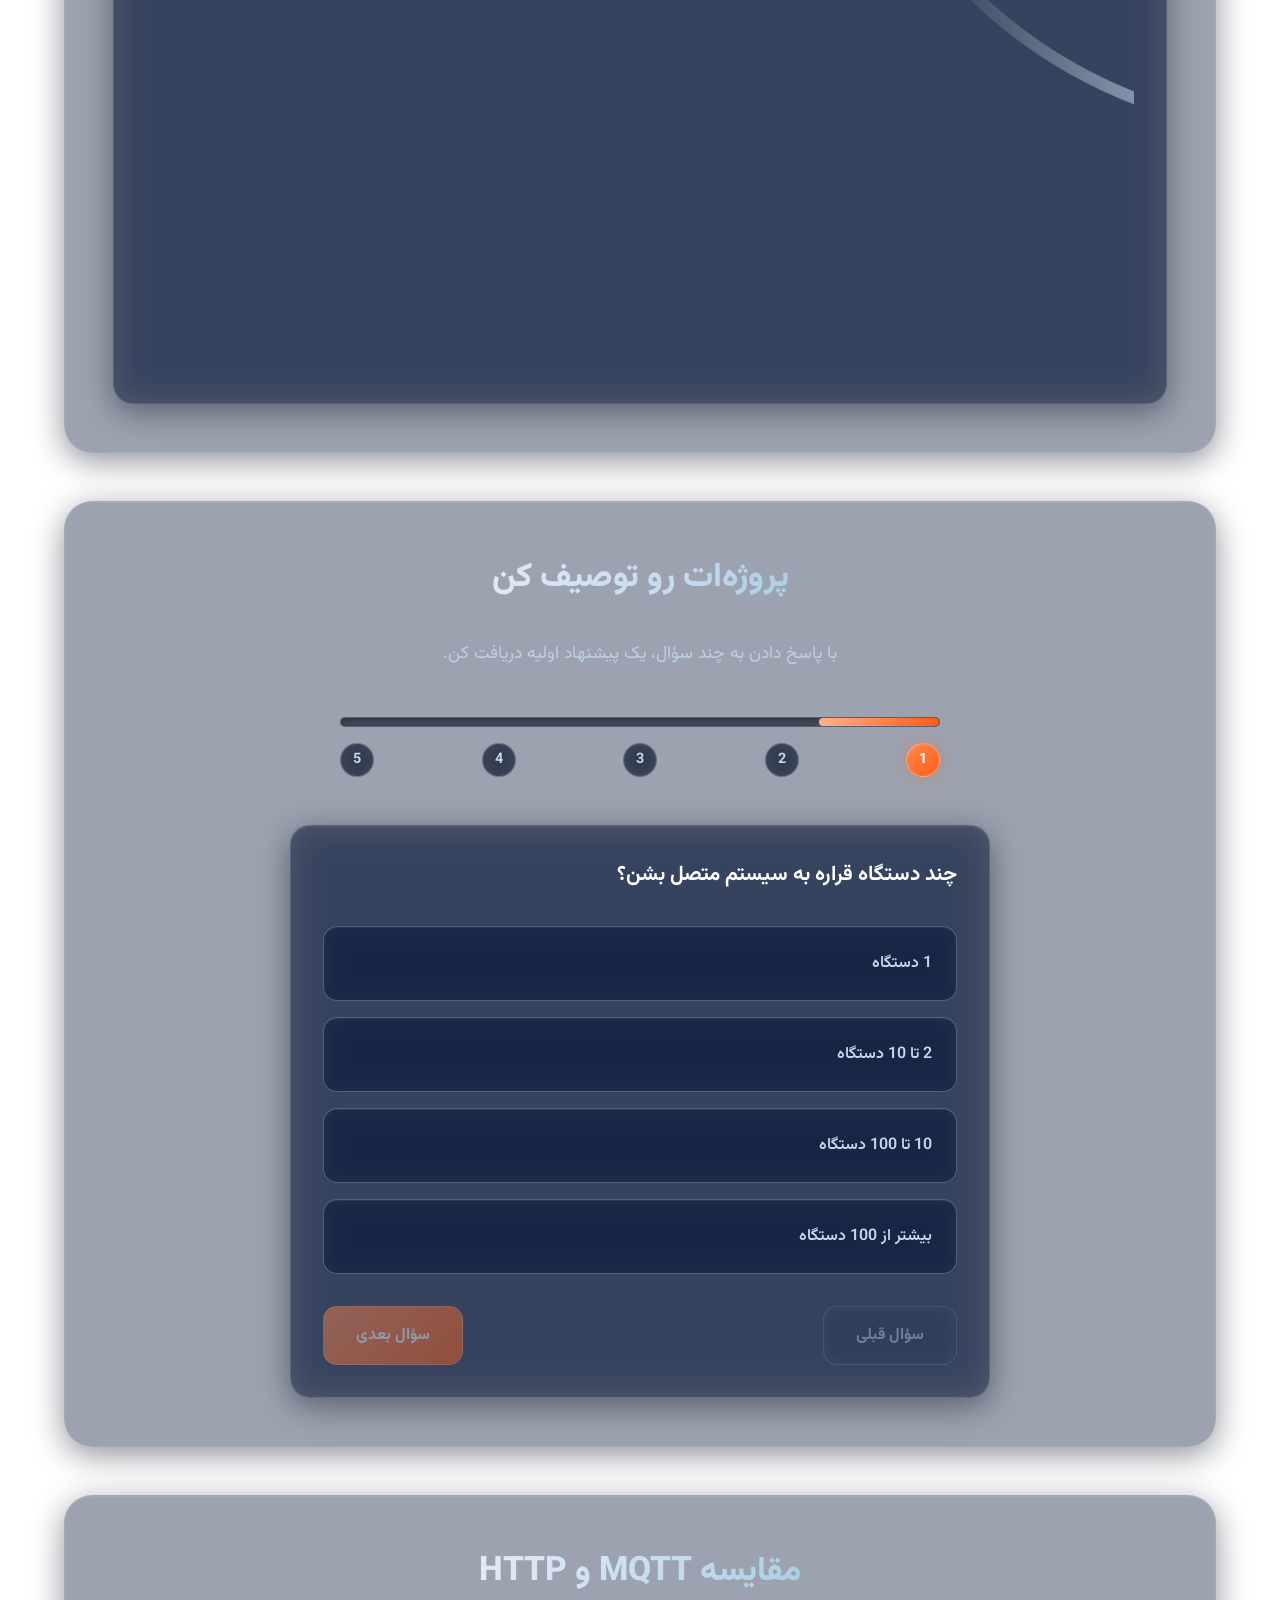
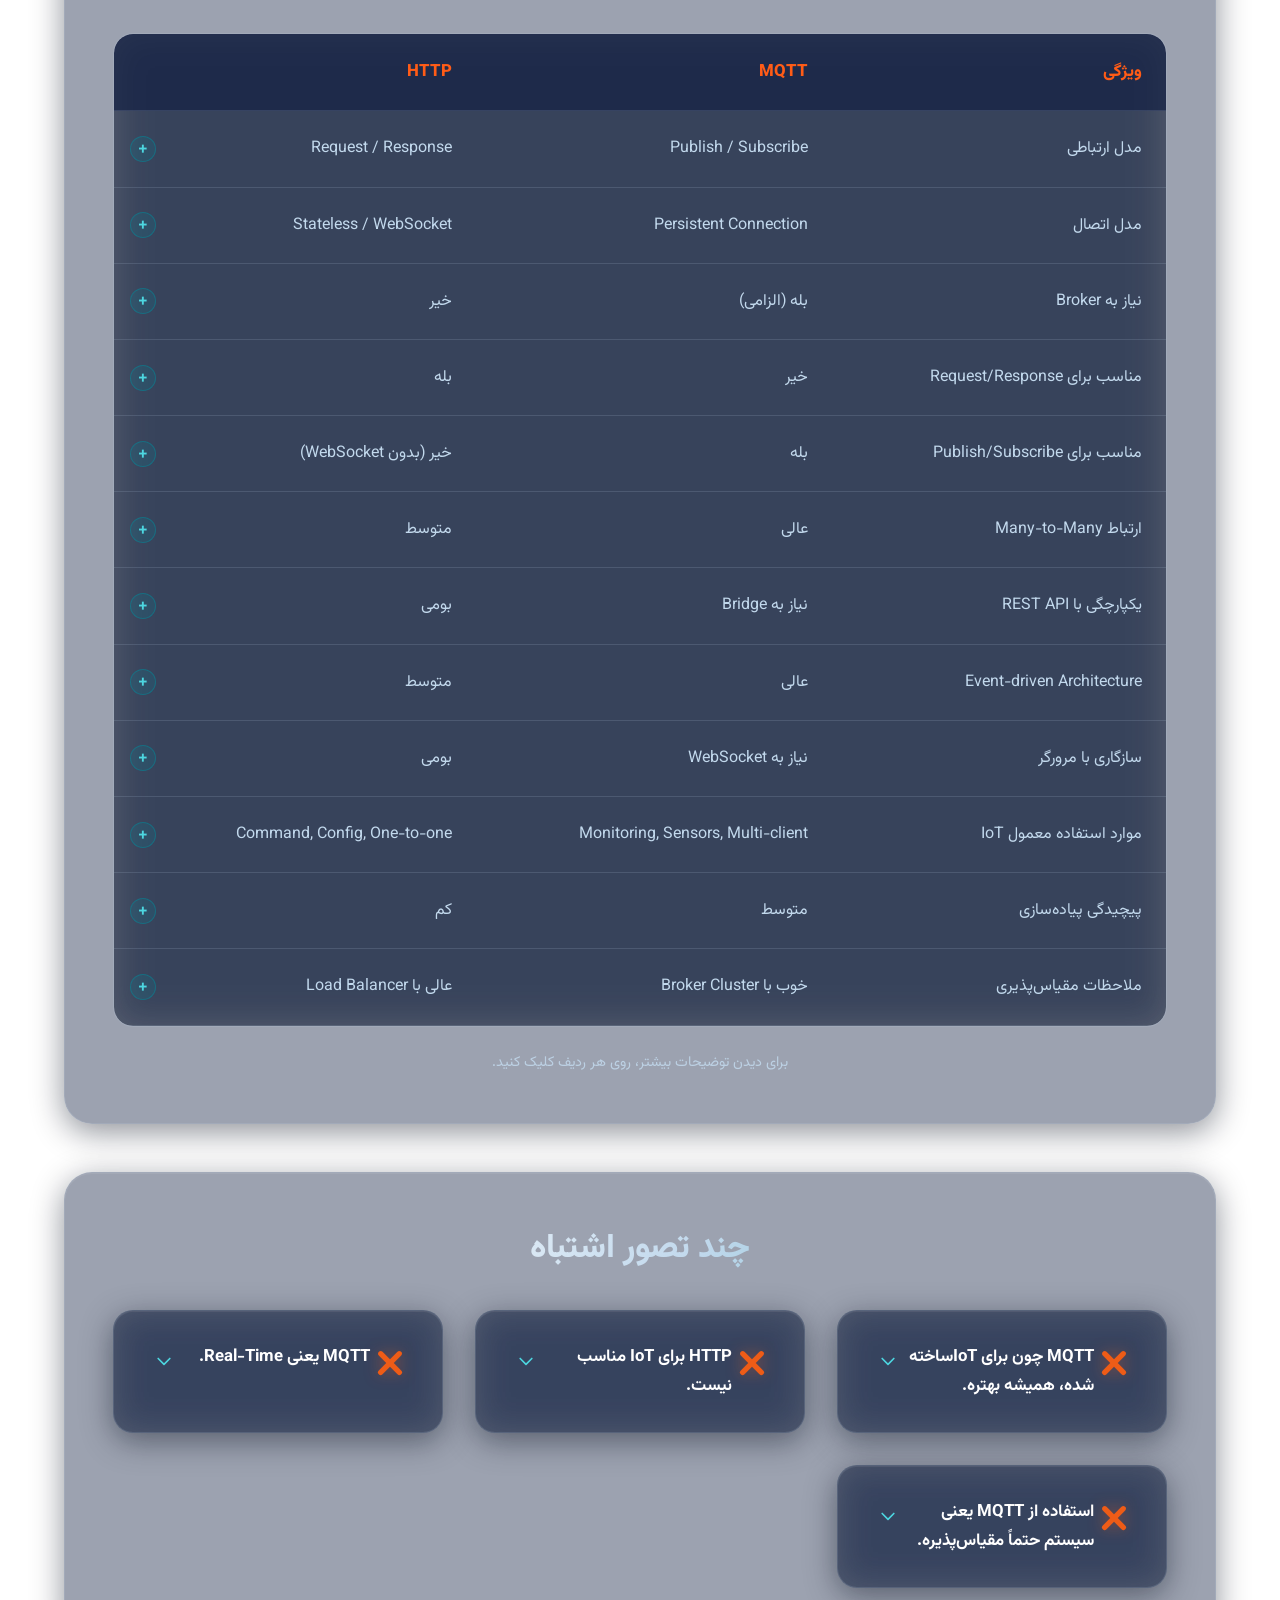
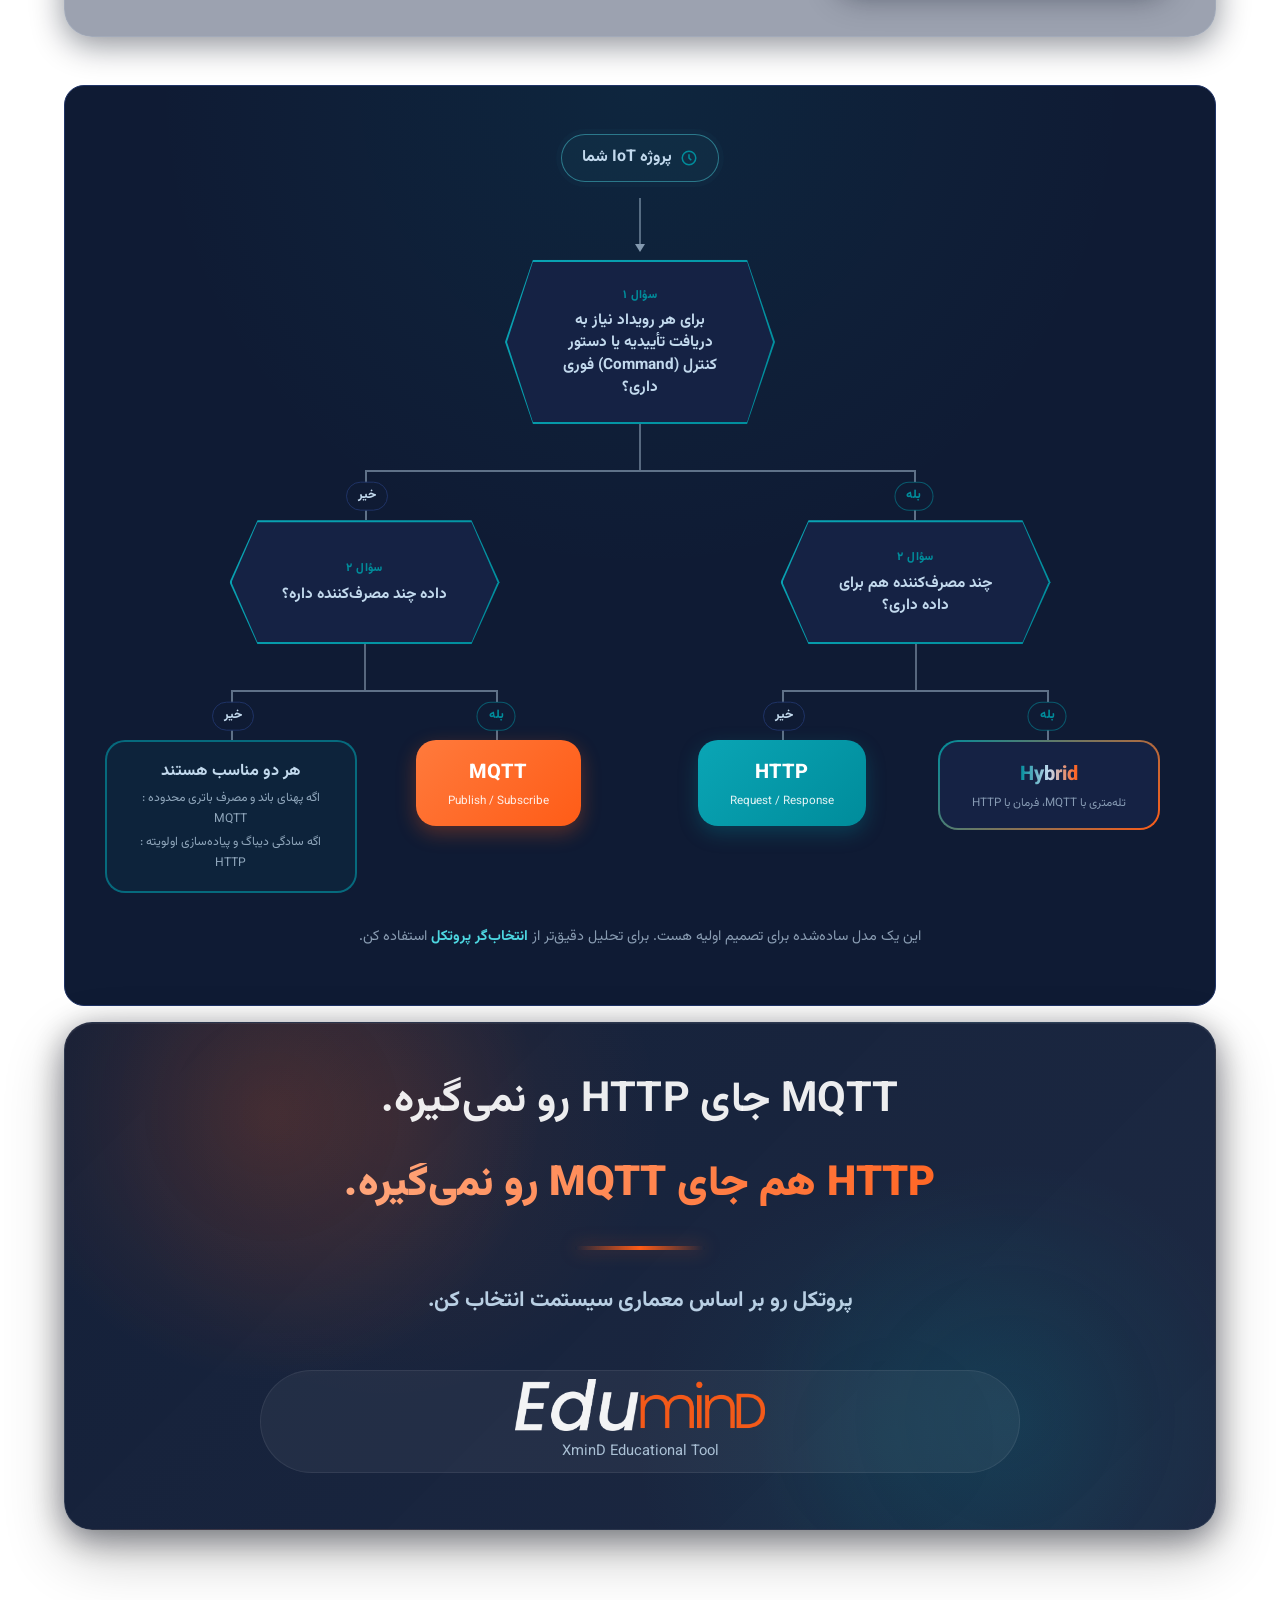
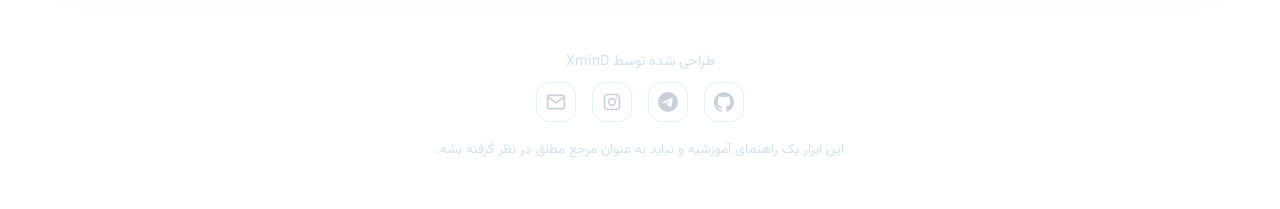
==== commit 5fb0886b: "Update index.html" ====
--- a/iot-protocol-selector/index.html
+++ b/iot-protocol-selector/index.html
@@ -8,7 +8,8 @@
     
     <!-- Preconnect to font CDN for better performance -->
     <link rel="preconnect" href="https://cdn.jsdelivr.net">
-    
+
+
     <!-- Fonts -->
     <link rel="preconnect" href="https://fonts.googleapis.com">
     <link rel="preconnect" href="https://fonts.gstatic.com" crossorigin>
@@ -16,7 +17,7 @@
     
     <!-- Stylesheet -->
     <link rel="stylesheet" href="style.css">
-    <link rel="shortcut icon" href="../assets/favicon/favicon.ico" type="image/x-icon">
+    <link rel="shortcut icon" href="/assets/favicon/favicon.ico" type="image/x-icon">
 </head>
 <body>
     <!-- Background Pattern -->
@@ -34,7 +35,7 @@
                         <path d="M2 17L12 22L22 17" stroke="currentColor" stroke-width="2" stroke-linecap="round" stroke-linejoin="round"/>
                         <path d="M2 12L12 17L22 12" stroke="currentColor" stroke-width="2" stroke-linecap="round" stroke-linejoin="round"/>
                     </svg> -->
-                    <span><img src="../assets/logo/XminD_logo_dark.webp" alt="XminD light logo" width="250px"></span>
+                    <span><img src="/assets/logo/XminD_logo_dark.webp" alt="XminD light logo" width="250px"></span>
                 </div>
                 
                 <h1 class="hero-title">
@@ -84,7 +85,7 @@
                     
                     <div class="diagram-content">
 
-                        <img src="../assets/pic/http_struct.png" alt="HTTP Structure" class="protected-image">
+                        <img src="/assets/pic/http_struct.png" alt="HTTP Structure" class="protected-image">
                     </div>
                     
                     <div class="diagram-tooltip" role="tooltip" aria-hidden="true">
@@ -101,7 +102,7 @@
                     
                     <div class="diagram-content mqtt-layout">
 
-<img src="../assets/pic/mqtt_struct.png" alt="MQTT Structure" class="protected-image">
+<img src="/assets/pic/mqtt_struct.png" alt="MQTT Structure" class="protected-image">
 
                     </div>
                     
@@ -283,7 +284,7 @@
             <div class="misconceptions-grid">
                 <article class="misconception-card expandable">
                     <div class="misconception-header">
-                        <span class="misconception-icon"><img src="../assets/icon/multiply.svg" alt="wrong icom" width="40px"></span>
+                        <span class="misconception-icon"><img src="/assets/icon/multiply.svg" alt="wrong icom" width="40px"></span>
                         <h3>MQTT چون برای IoTساخته شده، همیشه بهتره.</h3>
                         <button class="expand-btn" aria-label="بسط توضیحات" aria-expanded="false">
                             <svg viewBox="0 0 24 24" fill="none" xmlns="http://www.w3.org/2000/svg">
@@ -299,7 +300,7 @@
                 
                 <article class="misconception-card expandable">
                     <div class="misconception-header">
-                        <span class="misconception-icon"><img src="../assets/icon/multiply.svg" alt="wrong icom" width="40px"></span>
+                        <span class="misconception-icon"><img src="/assets/icon/multiply.svg" alt="wrong icom" width="40px"></span>
                         <h3>HTTP برای IoT مناسب نیست.</h3>
                         <button class="expand-btn" aria-label="بسط توضیحات" aria-expanded="false">
                             <svg viewBox="0 0 24 24" fill="none" xmlns="http://www.w3.org/2000/svg">
@@ -315,7 +316,7 @@
                 
                 <article class="misconception-card expandable">
                     <div class="misconception-header">
-                        <span class="misconception-icon"><img src="../assets/icon/multiply.svg" alt="wrong icom" width="40px"></span>
+                        <span class="misconception-icon"><img src="/assets/icon/multiply.svg" alt="wrong icom" width="40px"></span>
                         <h3>MQTT یعنی Real-Time.</h3>
                         <button class="expand-btn" aria-label="بسط توضیحات" aria-expanded="false">
                             <svg viewBox="0 0 24 24" fill="none" xmlns="http://www.w3.org/2000/svg">
@@ -331,7 +332,7 @@
                 
                 <article class="misconception-card expandable">
                     <div class="misconception-header">
-                        <span class="misconception-icon"><img src="../assets/icon/multiply.svg" alt="wrong icom" width="40px"></span>
+                        <span class="misconception-icon"><img src="/assets/icon/multiply.svg" alt="wrong icom" width="40px"></span>
                         <h3>استفاده از MQTT یعنی سیستم حتماً مقیاس‌پذیره.</h3>
                         <button class="expand-btn" aria-label="بسط توضیحات" aria-expanded="false">
                             <svg viewBox="0 0 24 24" fill="none" xmlns="http://www.w3.org/2000/svg">
@@ -612,7 +613,7 @@
                         <path d="M2 17L12 22L22 17" stroke="currentColor" stroke-width="2" stroke-linecap="round" stroke-linejoin="round"/>
                         <path d="M2 12L12 17L22 12" stroke="currentColor" stroke-width="2" stroke-linecap="round" stroke-linejoin="round"/>
                     </svg> -->
-                    <img src="../assets/logo/eduMind_light.png" alt="EduminD Light Logo" width="250px">
+                    <img src="/assets/logo/eduMind_light.png" alt="EduminD Light Logo" width="250px">
                     <span>XminD Educational Tool</span>
                 </div>
             </div>
@@ -649,15 +650,8 @@
                     </div>
         <p class="footer-note">این ابزار یک راهنمای آموزشیه و نباید به عنوان مرجع مطلق در نظر گرفته بشه.</p>
     </footer>
+    
     <!-- JavaScript -->
     <script src="script.js"></script>
-<!-- Image Zoom Modal -->
-<div id="imageZoomModal" class="zoom-modal hidden">
-    <button class="zoom-close" aria-label="بستن">×</button>
-    <div class="zoom-container">
-        <img id="zoomedImage" src="" alt="">
-    </div>
-</div>
-
 </body>
 </html>
--- a/iot-protocol-selector/style.css
+++ b/iot-protocol-selector/style.css
@@ -1817,17 +1817,7 @@
     }
 }
 
-.protected-image {
-    /* user-select: none;
-    -webkit-user-drag: none;
-    pointer-events: none; */
-    max-width: 100%;
-    height: auto;
-    width: 60%;
-    object-fit: contain;
-    display: block;
-    margin: 0 auto;
-}
+
 
 
 /* ============================================================
@@ -2109,7 +2099,7 @@
 
 
 /* =========================================
-   Image Zoom Modal (Responsive for Mobile)
+   Image Zoom Modal (نسخه اصلاح‌شده)
 ========================================= */
 .zoom-modal {
     position: fixed;
@@ -2133,23 +2123,24 @@
     position: relative;
     width: 100%;
     height: 100%;
-    overflow: auto;
+    overflow: hidden; /* تغییر از auto به hidden */
     display: flex;
     justify-content: center;
     align-items: center;
-    -webkit-overflow-scrolling: touch;
-    touch-action: pan-x pan-y;
+    touch-action: none; /* تغییر از pan-x pan-y به none تا JS کنترل کامل داشته باشه */
 }
 
 .zoom-container img {
-    max-width: none !important;
-    max-height: none !important;
-    width: auto !important;
-    height: auto !important;
+    max-width: 92vw;   /* تصویر اولیه در عرض صفحه جا میشه */
+    max-height: 88vh;  /* تصویر اولیه در ارتفاع صفحه جا میشه */
+    width: auto;
+    height: auto;
+    object-fit: contain;
     transform-origin: center center;
     user-select: none;
     -webkit-user-drag: none;
     pointer-events: auto;
+    will-change: transform;
 }
 
 .zoom-close {
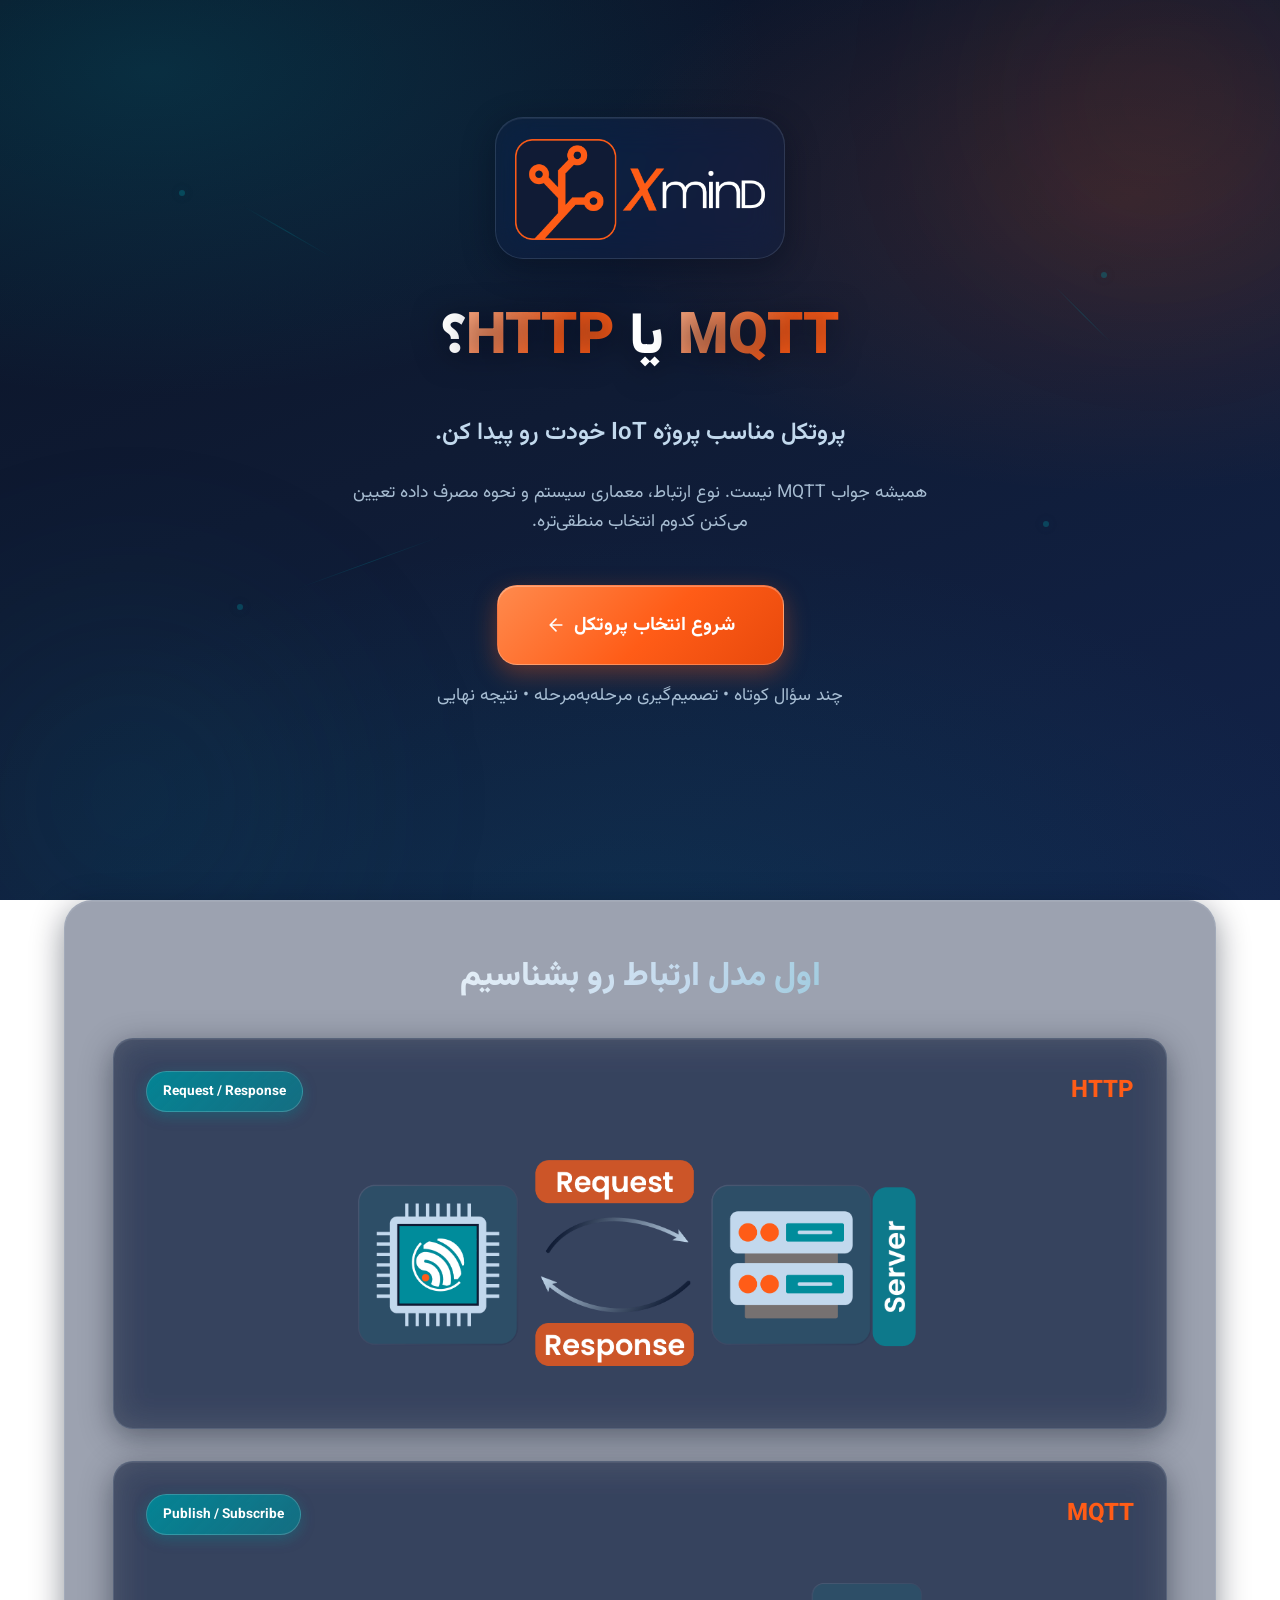
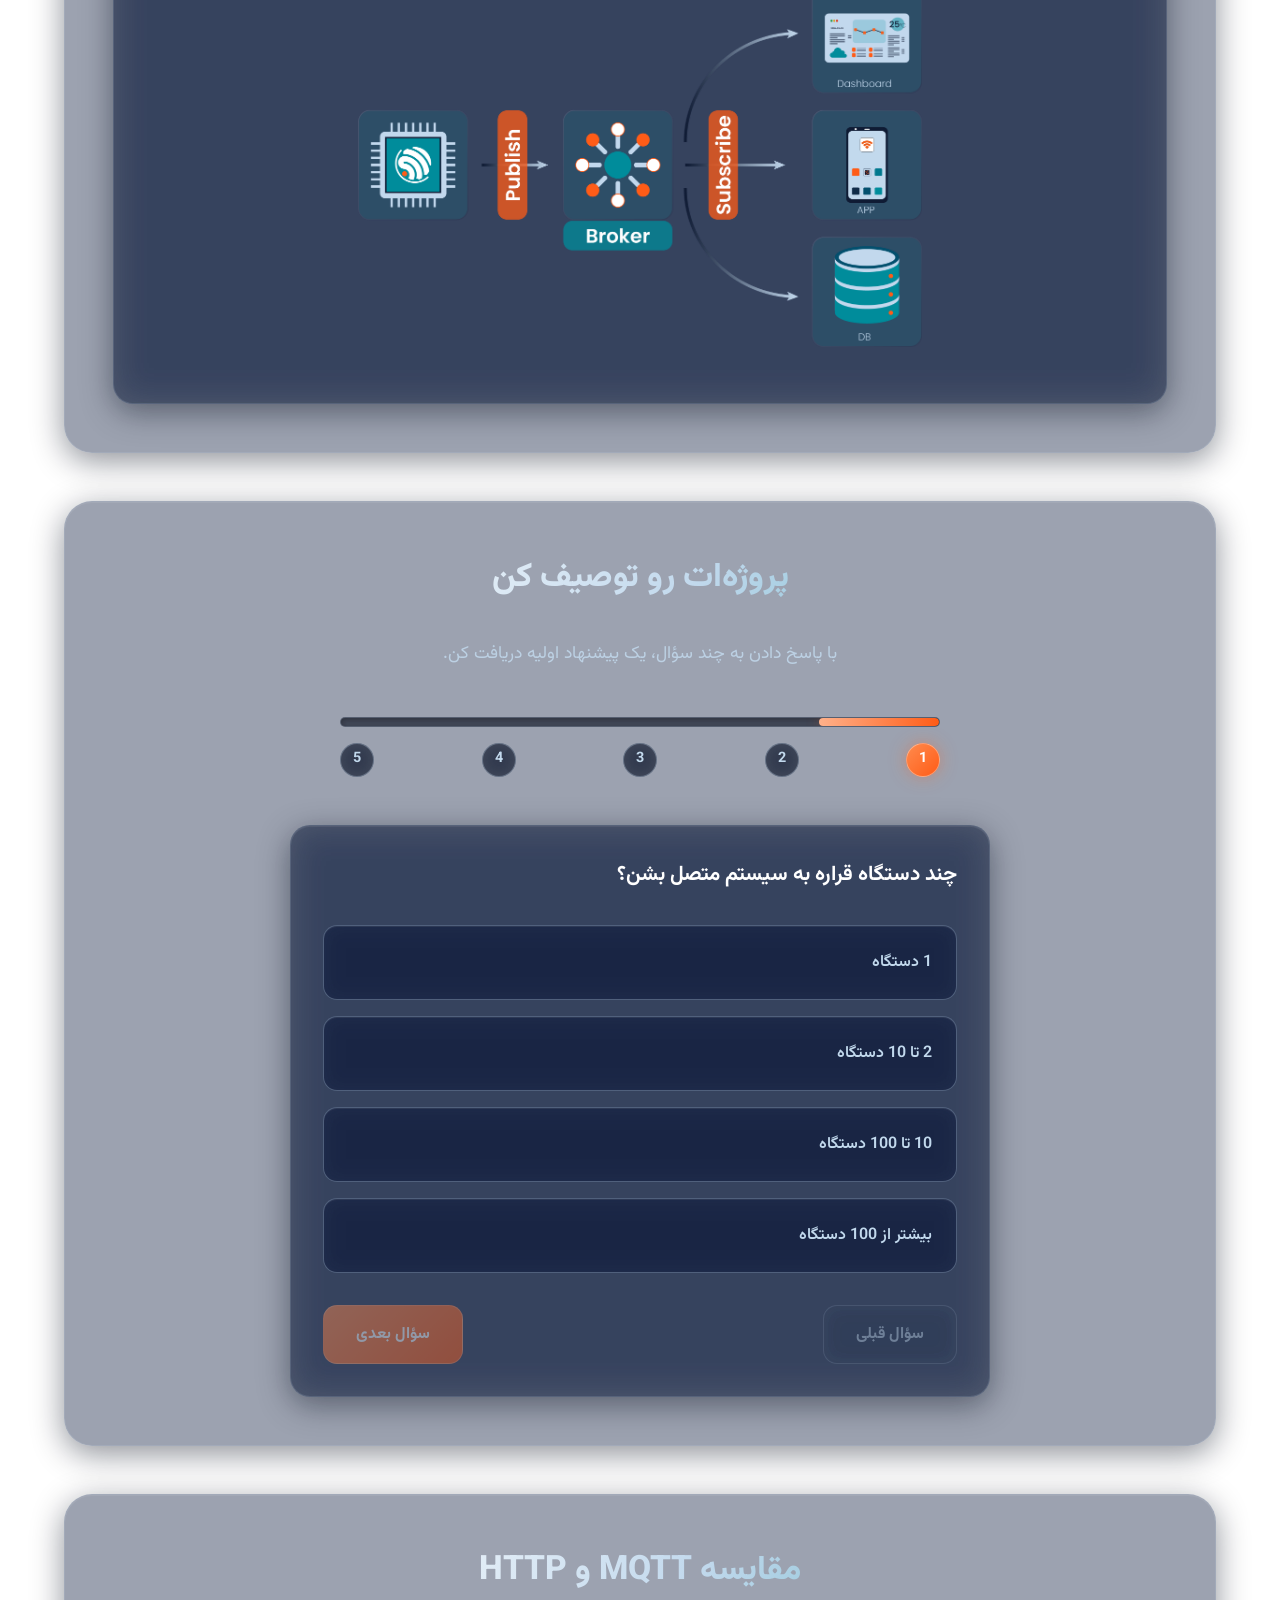
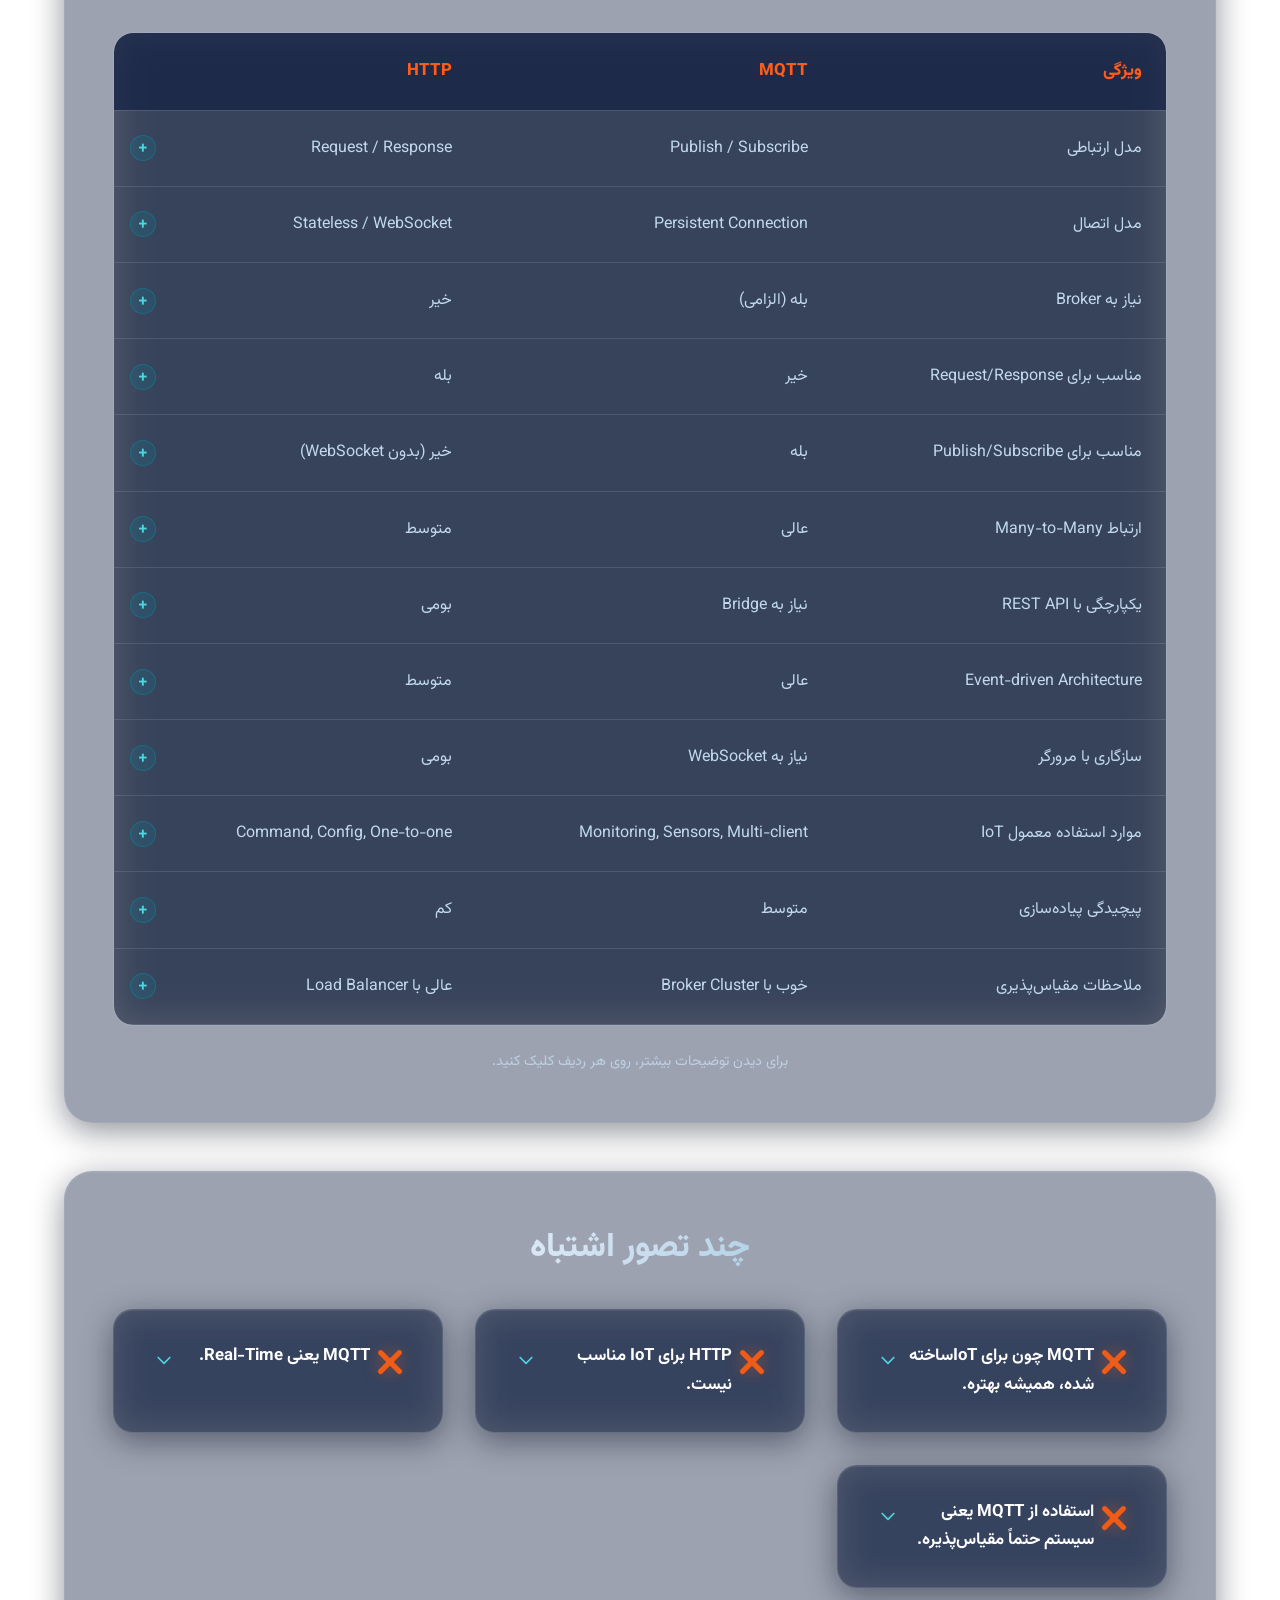
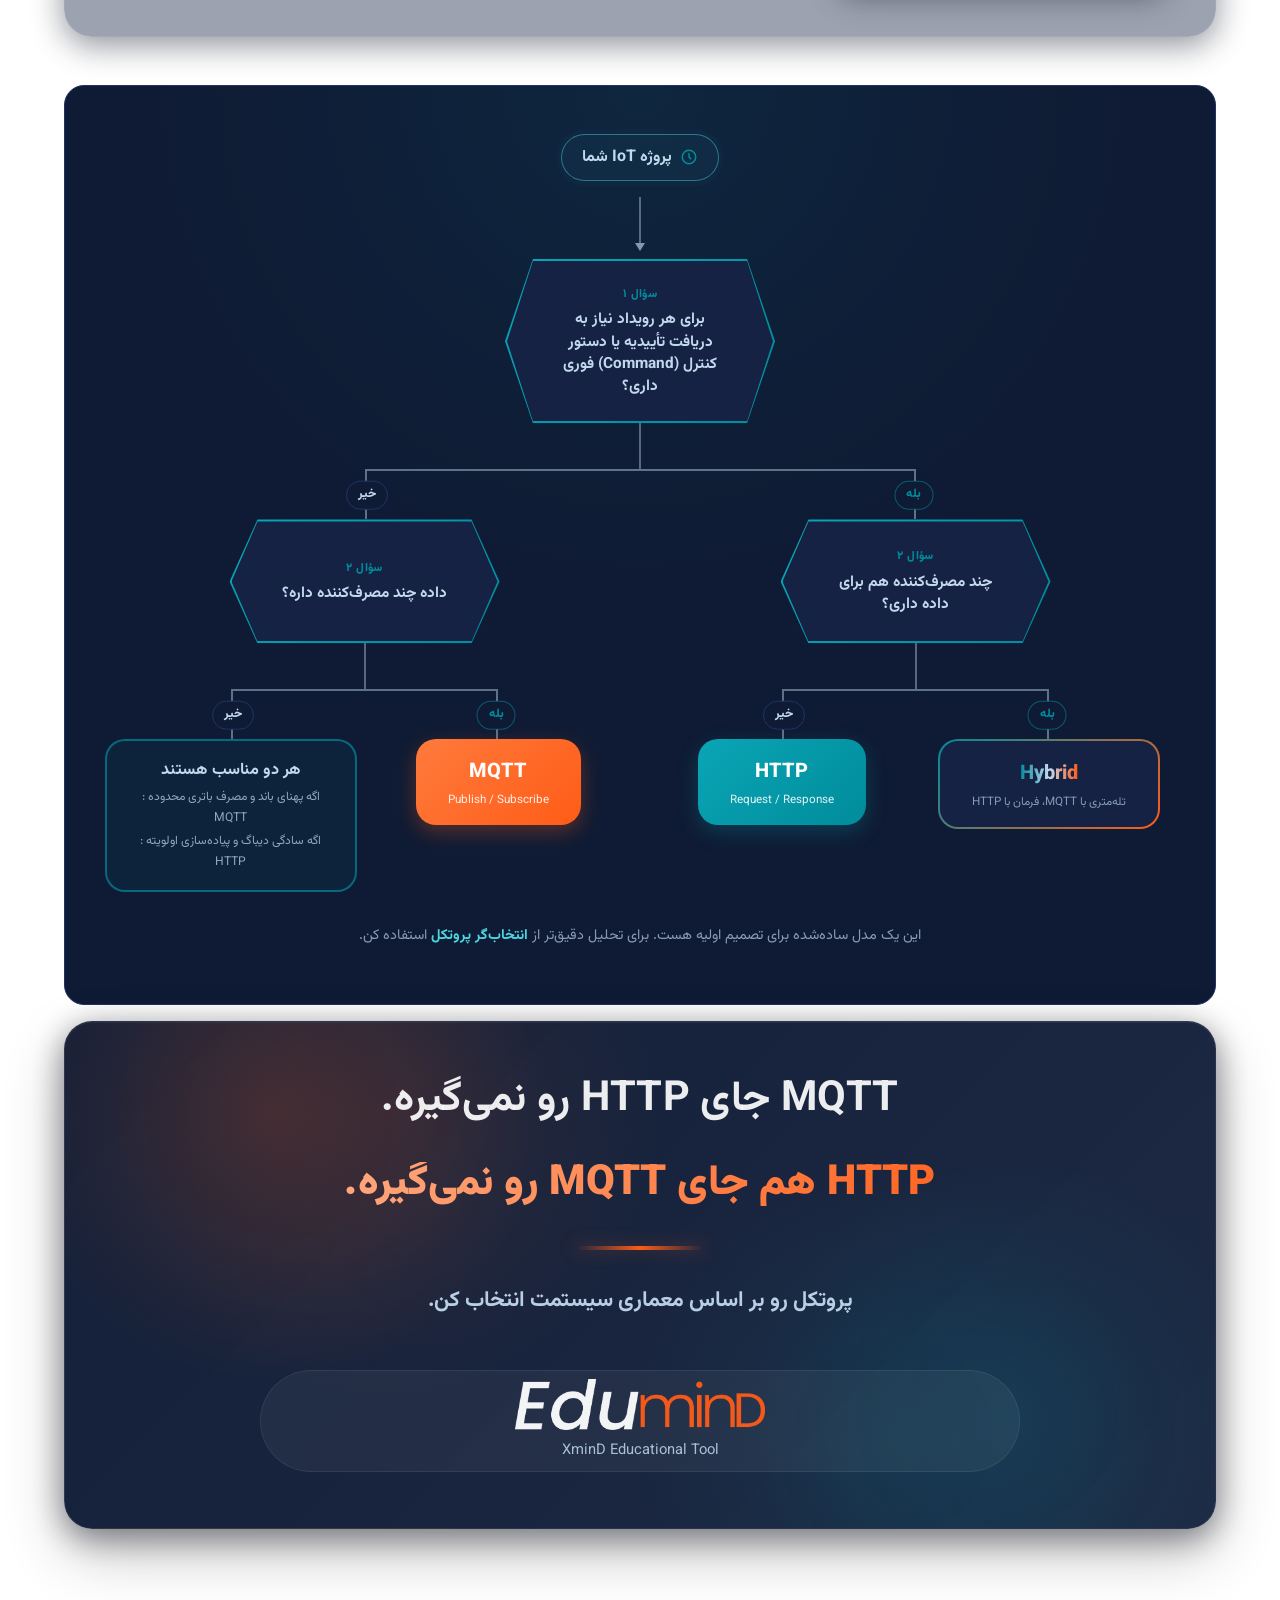
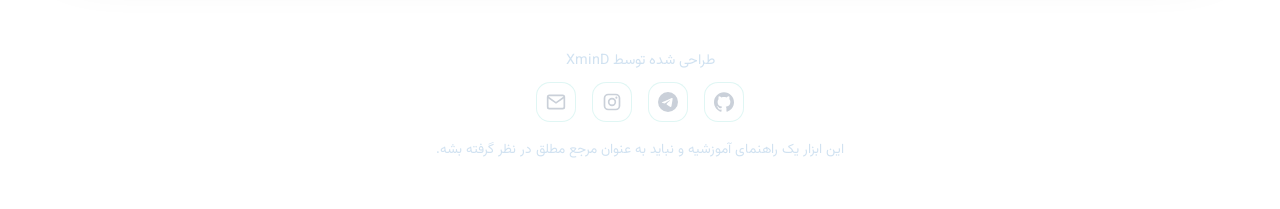
==== commit 040257cc: "Update index.html" ====
--- a/iot-protocol-selector/index.html
+++ b/iot-protocol-selector/index.html
@@ -9,7 +9,7 @@
     <!-- Preconnect to font CDN for better performance -->
     <link rel="preconnect" href="https://cdn.jsdelivr.net">
 
-
+    <script defer src="https://monitoring.xmindworld.ir/script.js" data-website-id="7a70a69d-7306-4bba-b464-a31b2f53d36a"></script>
     <!-- Fonts -->
     <link rel="preconnect" href="https://fonts.googleapis.com">
     <link rel="preconnect" href="https://fonts.gstatic.com" crossorigin>
--- a/iot-protocol-selector/style.css
+++ b/iot-protocol-selector/style.css
@@ -1769,6 +1769,17 @@
     text-decoration: underline;
 }
 
+.protected-image {
+    user-select: none;
+    -webkit-user-drag: none;
+    pointer-events: none;
+    max-width: 100%;
+    height: auto;
+    width: 60%;
+    object-fit: contain;
+    display: block;
+    margin: 0 auto;
+}
 
 /* ============================================
    MOBILE
@@ -1815,9 +1826,15 @@
     .fc-result {
         min-width: 125px;
     }
-}
-
-
+
+}
+
+@media (max-width: 850px) {
+   .protected-image {
+      width: 100%;
+   }
+   
+}
 
 
 /* ============================================================
@@ -2096,84 +2113,3 @@
     width: 20px;
     height: 20px;
 }
-
-
-/* =========================================
-   Image Zoom Modal (نسخه اصلاح‌شده)
-========================================= */
-.zoom-modal {
-    position: fixed;
-    top: 0;
-    left: 0;
-    width: 100vw;
-    height: 100vh;
-    background: rgba(0, 0, 0, 0.95);
-    z-index: 9999;
-    display: flex;
-    justify-content: center;
-    align-items: center;
-    transition: opacity 0.3s ease;
-}
-
-.zoom-modal.hidden {
-    display: none;
-}
-
-.zoom-container {
-    position: relative;
-    width: 100%;
-    height: 100%;
-    overflow: hidden; /* تغییر از auto به hidden */
-    display: flex;
-    justify-content: center;
-    align-items: center;
-    touch-action: none; /* تغییر از pan-x pan-y به none تا JS کنترل کامل داشته باشه */
-}
-
-.zoom-container img {
-    max-width: 92vw;   /* تصویر اولیه در عرض صفحه جا میشه */
-    max-height: 88vh;  /* تصویر اولیه در ارتفاع صفحه جا میشه */
-    width: auto;
-    height: auto;
-    object-fit: contain;
-    transform-origin: center center;
-    user-select: none;
-    -webkit-user-drag: none;
-    pointer-events: auto;
-    will-change: transform;
-}
-
-.zoom-close {
-    position: absolute;
-    top: 20px;
-    right: 20px;
-    width: 44px;
-    height: 44px;
-    border-radius: 50%;
-    background: rgba(255, 255, 255, 0.2);
-    backdrop-filter: blur(10px);
-    border: 1px solid rgba(255, 255, 255, 0.3);
-    color: white;
-    font-size: 28px;
-    cursor: pointer;
-    z-index: 10000;
-    display: flex;
-    align-items: center;
-    justify-content: center;
-    transition: background 0.2s;
-}
-
-.zoom-close:hover {
-    background: rgba(255, 255, 255, 0.4);
-}
-
-/* نشانگر کلیک برای تصاویر */
-.protected-image {
-    cursor: zoom-in;
-    transition: transform 0.2s, opacity 0.2s;
-}
-
-.protected-image:hover {
-    opacity: 0.9;
-    transform: scale(1.02);
-}
